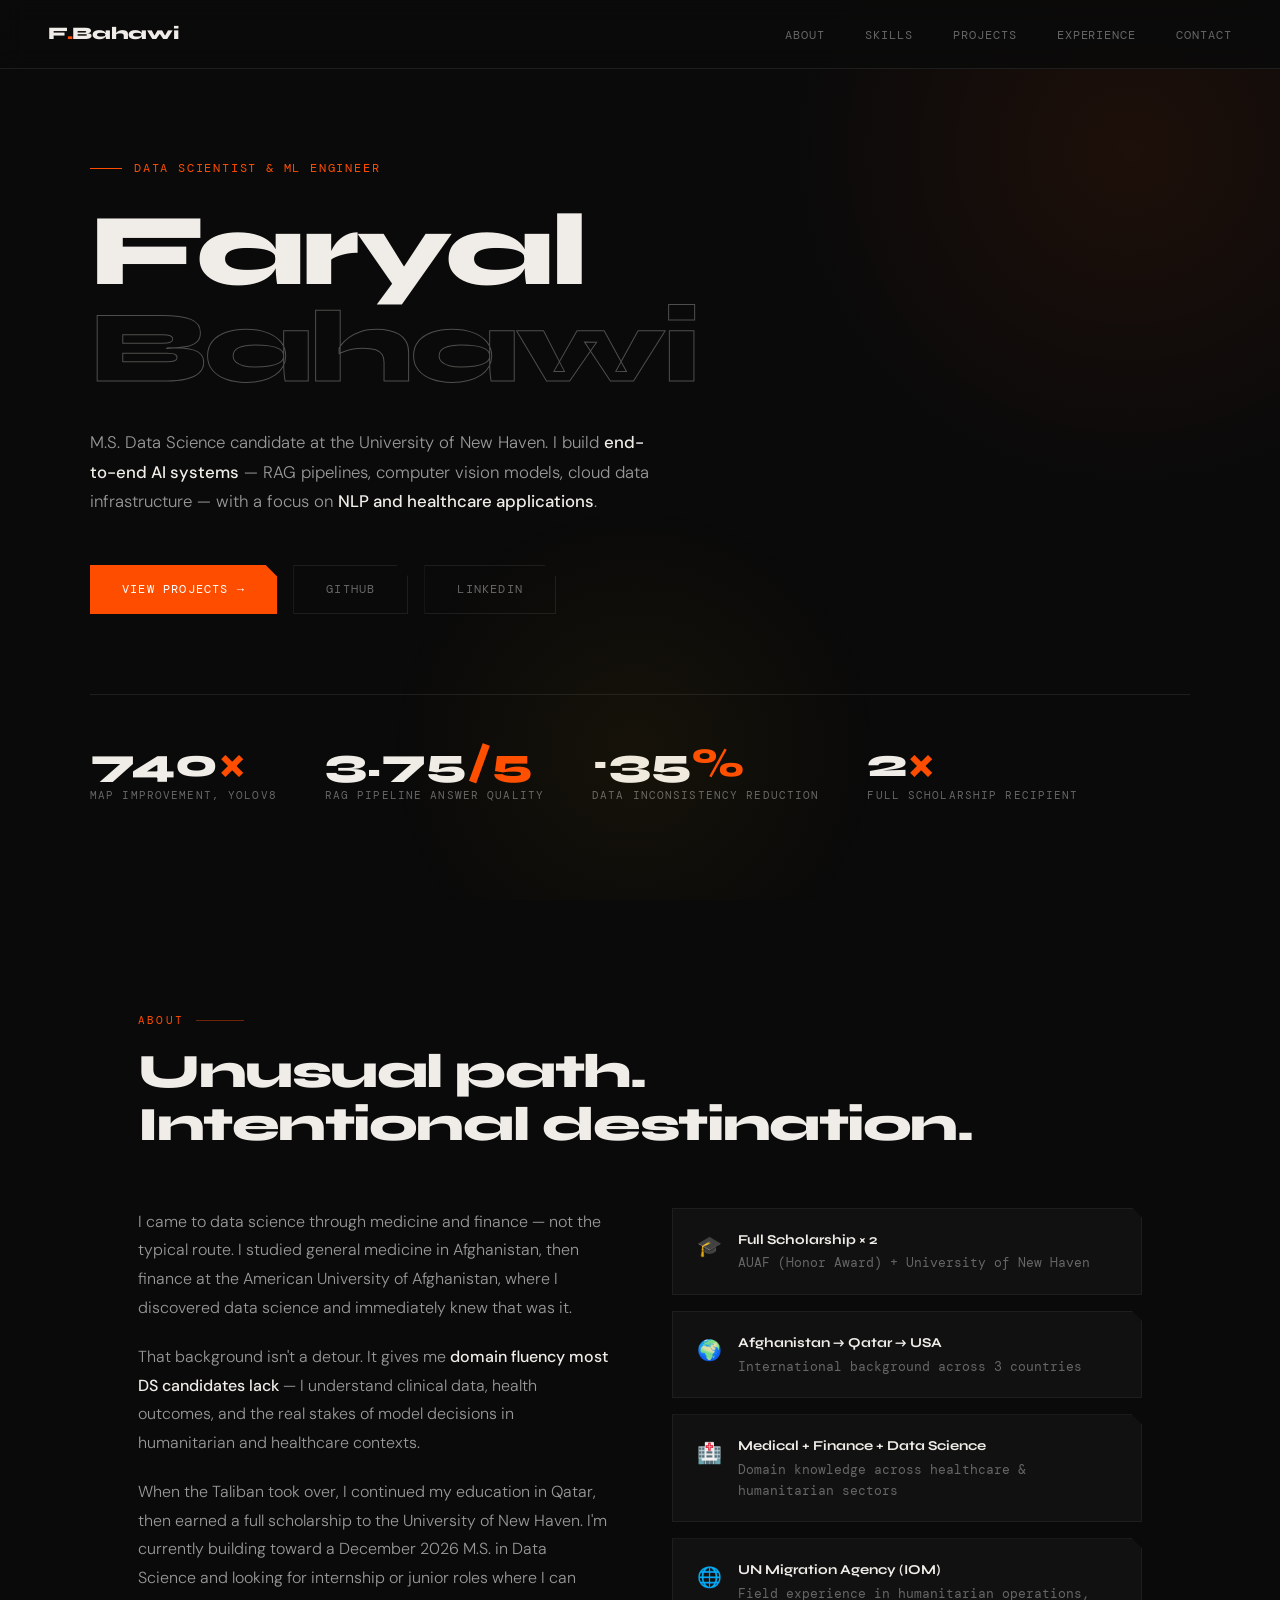
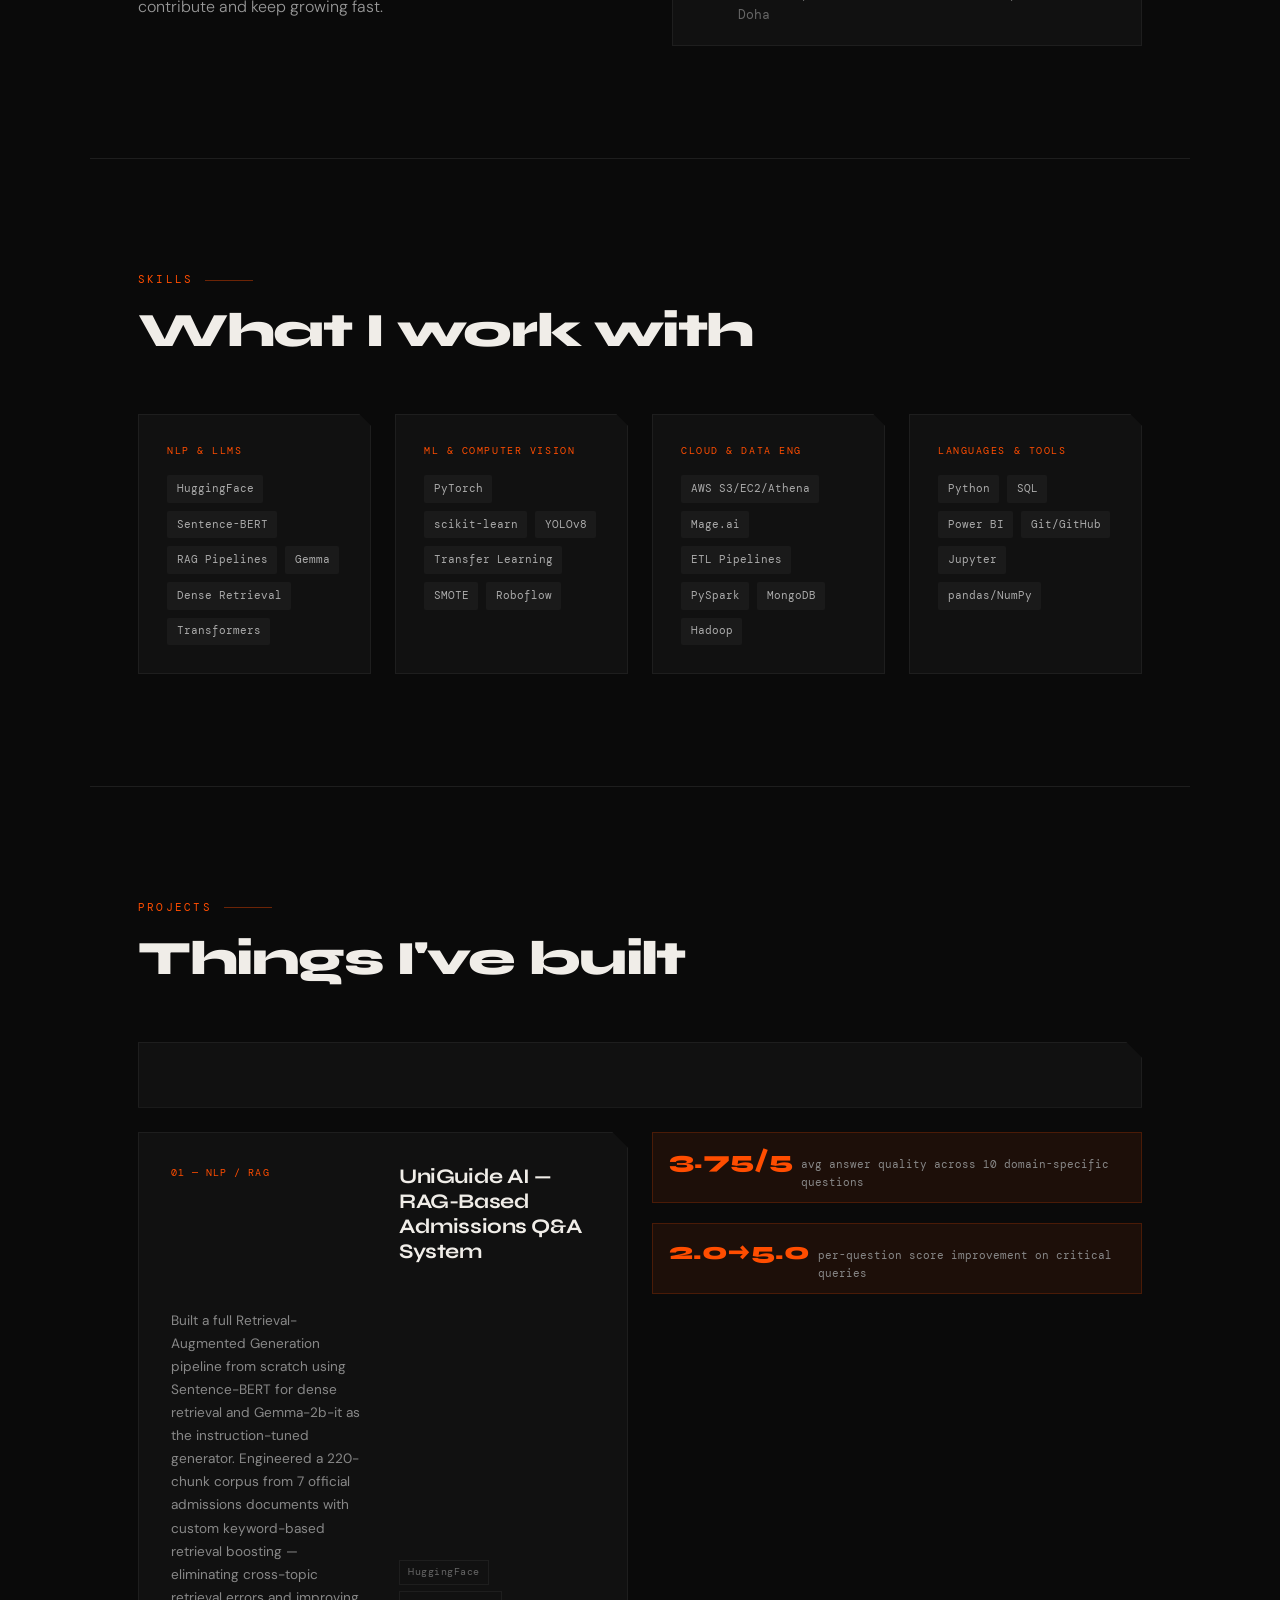
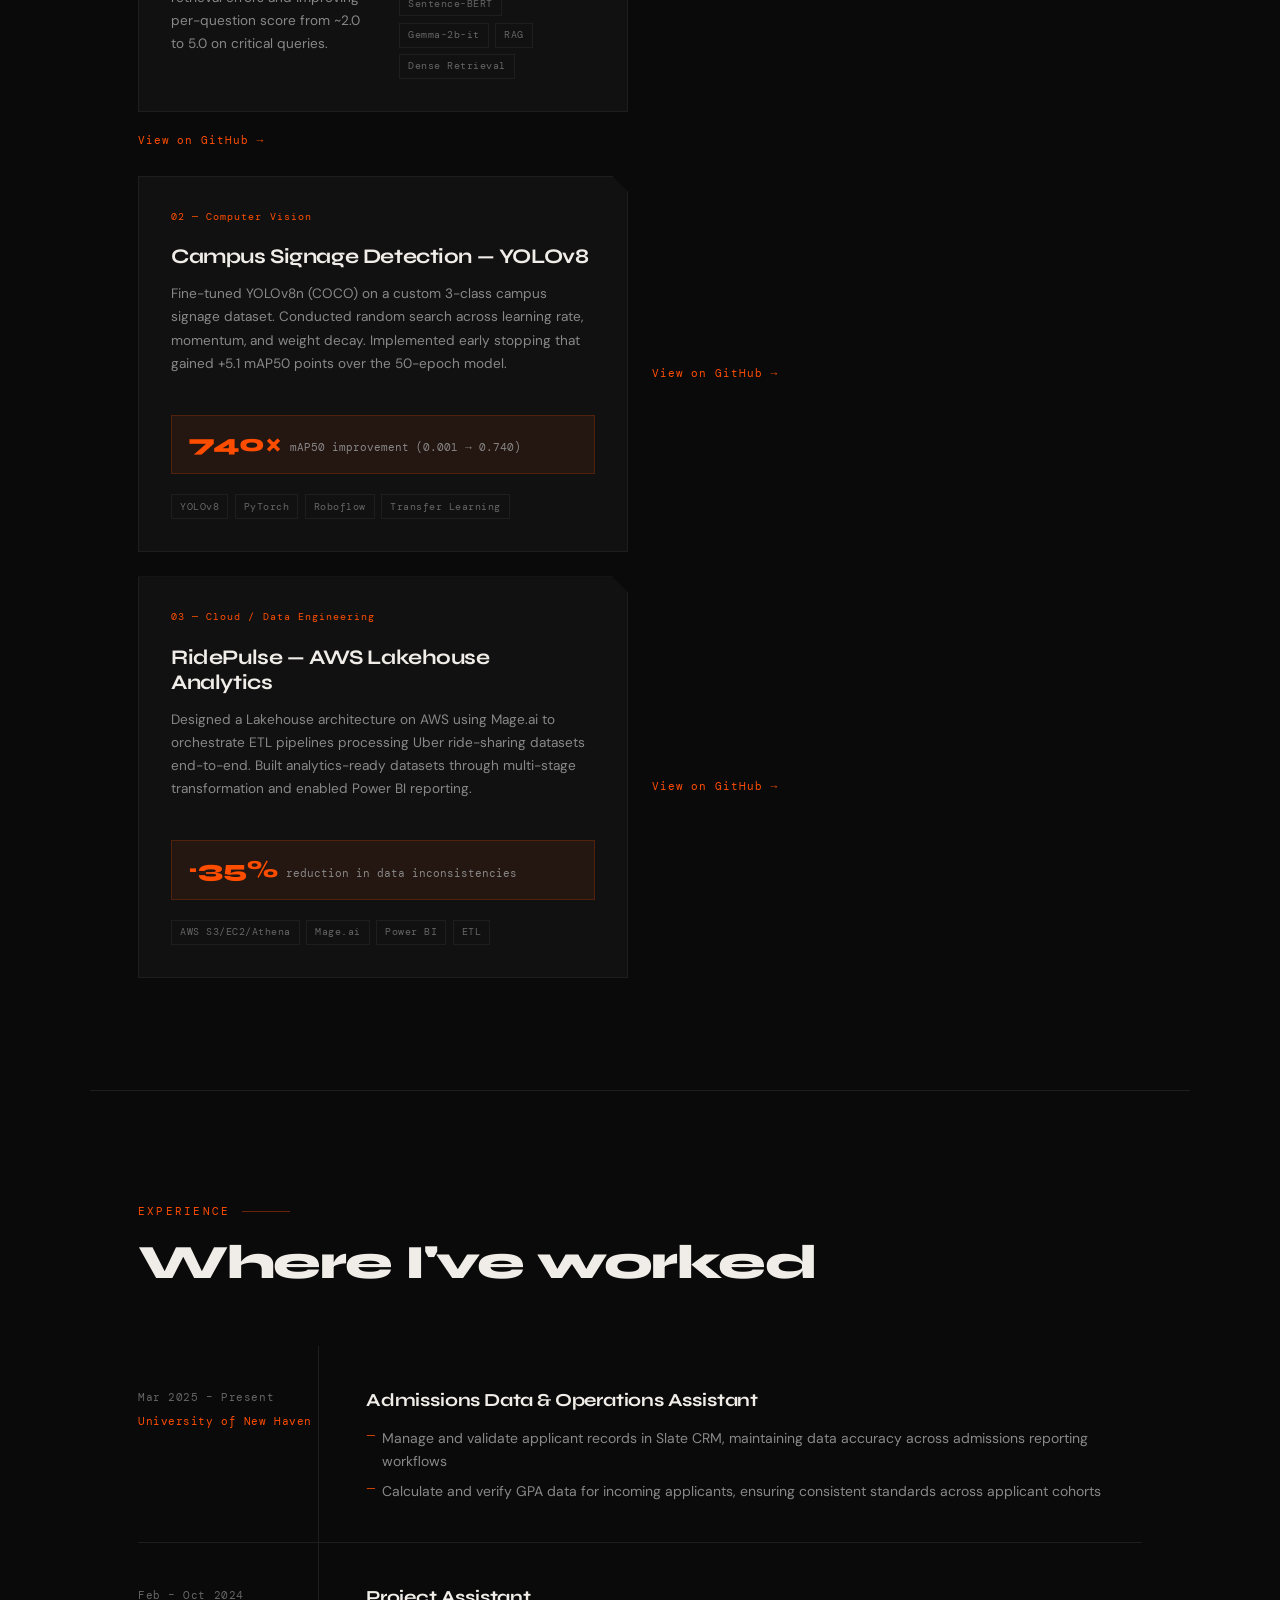
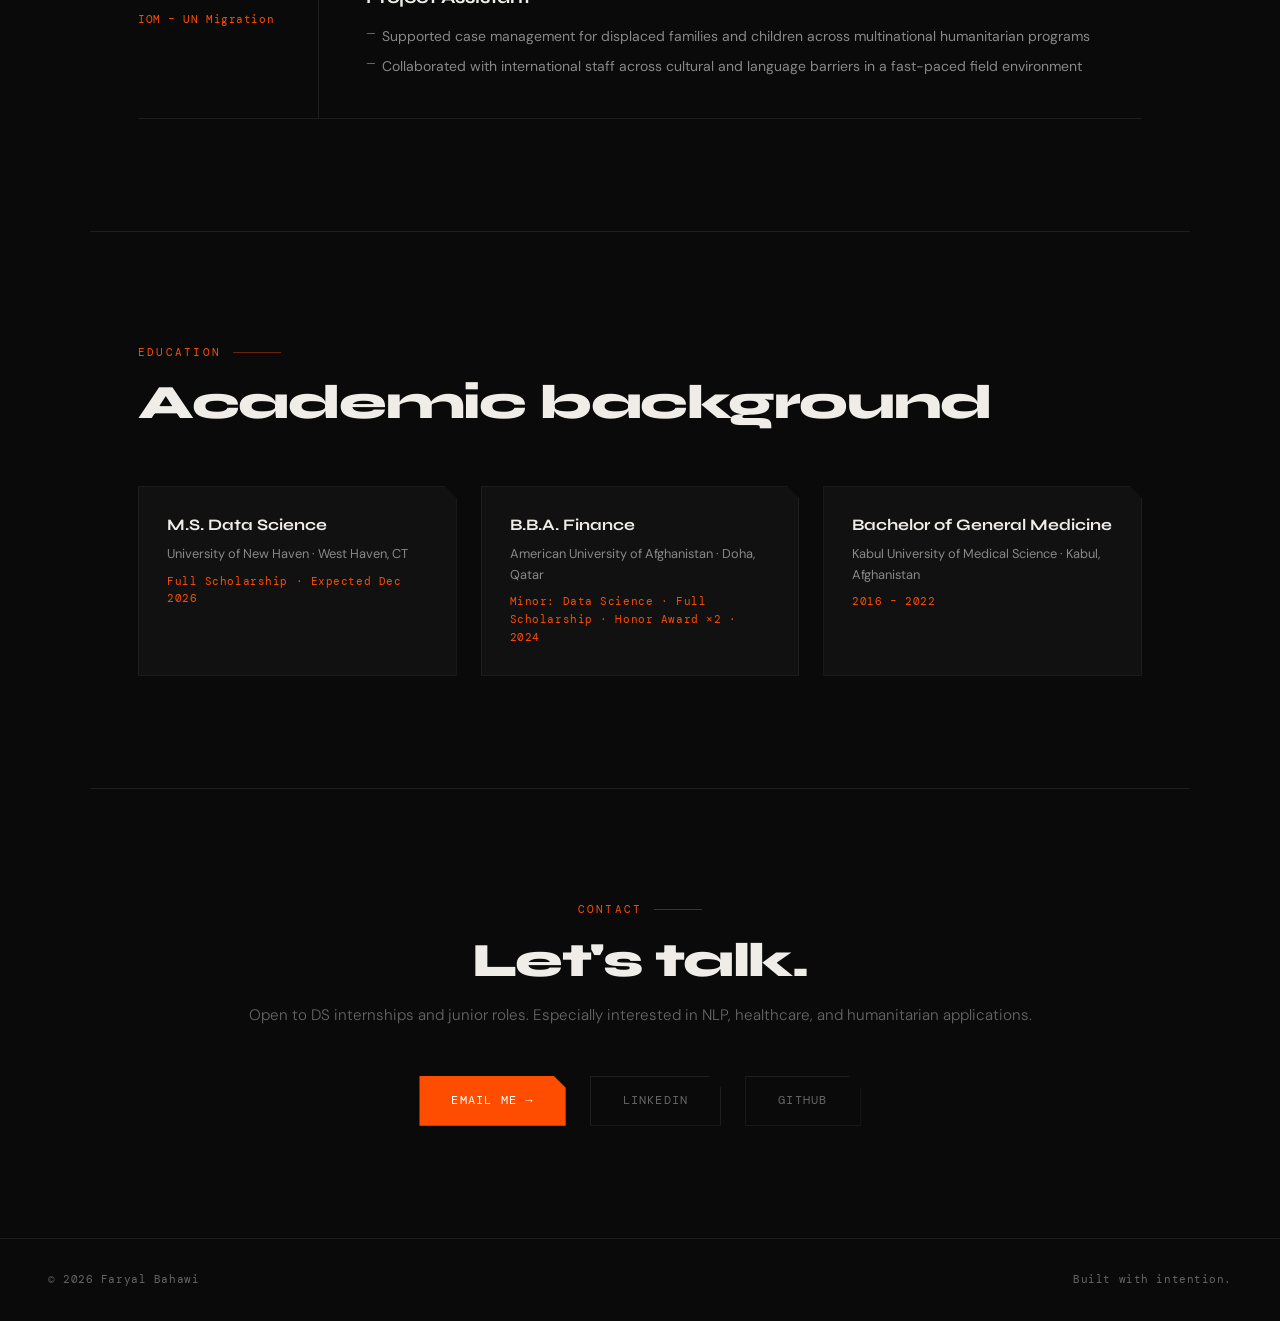
==== index.html @ 082b1106 "Add files via upload" ====
<!DOCTYPE html>
<html lang="en">
<head>
<meta charset="UTF-8">
<meta name="viewport" content="width=device-width, initial-scale=1.0">
<title>Faryal Bahawi | Data Scientist</title>
<link rel="preconnect" href="https://fonts.googleapis.com">
<link href="https://fonts.googleapis.com/css2?family=Syne:wght@400;600;700;800&family=DM+Mono:wght@300;400;500&family=DM+Sans:wght@300;400;500&display=swap" rel="stylesheet">
<style>
  :root {
    --bg: #0a0a0a;
    --surface: #111111;
    --border: #1e1e1e;
    --accent: #ff4d00;
    --accent2: #ffb800;
    --text: #f0ede8;
    --muted: #666;
    --mono: 'DM Mono', monospace;
    --sans: 'DM Sans', sans-serif;
    --display: 'Syne', sans-serif;
  }

  *, *::before, *::after { box-sizing: border-box; margin: 0; padding: 0; }

  html { scroll-behavior: smooth; }

  body {
    background: var(--bg);
    color: var(--text);
    font-family: var(--sans);
    font-size: 16px;
    line-height: 1.6;
    overflow-x: hidden;
  }

  /* NAV */
  nav {
    position: fixed;
    top: 0; left: 0; right: 0;
    z-index: 100;
    display: flex;
    justify-content: space-between;
    align-items: center;
    padding: 1.25rem 3rem;
    background: rgba(10,10,10,0.9);
    backdrop-filter: blur(12px);
    border-bottom: 1px solid var(--border);
  }

  .nav-logo {
    font-family: var(--display);
    font-weight: 800;
    font-size: 1.1rem;
    letter-spacing: -0.02em;
    color: var(--text);
    text-decoration: none;
  }

  .nav-logo span { color: var(--accent); }

  .nav-links {
    display: flex;
    gap: 2.5rem;
    list-style: none;
  }

  .nav-links a {
    font-family: var(--mono);
    font-size: 0.75rem;
    color: var(--muted);
    text-decoration: none;
    letter-spacing: 0.08em;
    text-transform: uppercase;
    transition: color 0.2s;
  }

  .nav-links a:hover { color: var(--text); }

  /* HERO */
  .hero {
    min-height: 100vh;
    display: flex;
    align-items: center;
    padding: 8rem 3rem 4rem;
    position: relative;
    overflow: hidden;
  }

  .hero::before {
    content: '';
    position: absolute;
    top: -200px; right: -200px;
    width: 700px; height: 700px;
    background: radial-gradient(circle, rgba(255,77,0,0.08) 0%, transparent 70%);
    pointer-events: none;
  }

  .hero::after {
    content: '';
    position: absolute;
    bottom: -100px; left: 30%;
    width: 500px; height: 500px;
    background: radial-gradient(circle, rgba(255,184,0,0.05) 0%, transparent 70%);
    pointer-events: none;
  }

  .hero-inner {
    max-width: 1100px;
    margin: 0 auto;
    width: 100%;
  }

  .hero-tag {
    font-family: var(--mono);
    font-size: 0.75rem;
    color: var(--accent);
    letter-spacing: 0.15em;
    text-transform: uppercase;
    margin-bottom: 1.5rem;
    display: flex;
    align-items: center;
    gap: 0.75rem;
  }

  .hero-tag::before {
    content: '';
    display: inline-block;
    width: 2rem;
    height: 1px;
    background: var(--accent);
  }

  h1 {
    font-family: var(--display);
    font-size: clamp(3.5rem, 8vw, 7rem);
    font-weight: 800;
    line-height: 0.95;
    letter-spacing: -0.03em;
    margin-bottom: 2rem;
  }

  h1 .line2 {
    color: transparent;
    -webkit-text-stroke: 1px rgba(240,237,232,0.3);
  }

  h1 .accent { color: var(--accent); }

  .hero-desc {
    max-width: 560px;
    font-size: 1.05rem;
    color: #999;
    line-height: 1.75;
    margin-bottom: 3rem;
    font-weight: 300;
  }

  .hero-desc strong { color: var(--text); font-weight: 500; }

  .hero-cta {
    display: flex;
    gap: 1rem;
    flex-wrap: wrap;
  }

  .btn {
    font-family: var(--mono);
    font-size: 0.75rem;
    letter-spacing: 0.1em;
    text-transform: uppercase;
    padding: 0.9rem 2rem;
    text-decoration: none;
    transition: all 0.2s;
    display: inline-flex;
    align-items: center;
    gap: 0.5rem;
  }

  .btn-primary {
    background: var(--accent);
    color: #fff;
    clip-path: polygon(0 0, calc(100% - 12px) 0, 100% 12px, 100% 100%, 0 100%);
  }

  .btn-primary:hover { background: #ff6a2a; transform: translateY(-2px); }

  .btn-ghost {
    border: 1px solid var(--border);
    color: var(--muted);
    clip-path: polygon(0 0, calc(100% - 12px) 0, 100% 12px, 100% 100%, 0 100%);
  }

  .btn-ghost:hover { border-color: var(--muted); color: var(--text); transform: translateY(-2px); }

  .hero-stats {
    display: flex;
    gap: 3rem;
    margin-top: 5rem;
    padding-top: 3rem;
    border-top: 1px solid var(--border);
  }

  .stat-num {
    font-family: var(--display);
    font-size: 2.5rem;
    font-weight: 800;
    color: var(--text);
    line-height: 1;
  }

  .stat-num span { color: var(--accent); }

  .stat-label {
    font-family: var(--mono);
    font-size: 0.7rem;
    color: var(--muted);
    text-transform: uppercase;
    letter-spacing: 0.1em;
    margin-top: 0.25rem;
  }

  /* SECTIONS */
  section {
    padding: 7rem 3rem;
    max-width: 1100px;
    margin: 0 auto;
  }

  .section-label {
    font-family: var(--mono);
    font-size: 0.7rem;
    color: var(--accent);
    letter-spacing: 0.2em;
    text-transform: uppercase;
    margin-bottom: 1rem;
    display: flex;
    align-items: center;
    gap: 0.75rem;
  }

  .section-label::after {
    content: '';
    flex: 1;
    max-width: 3rem;
    height: 1px;
    background: var(--accent);
    opacity: 0.4;
  }

  h2 {
    font-family: var(--display);
    font-size: clamp(2rem, 4vw, 3rem);
    font-weight: 800;
    letter-spacing: -0.03em;
    line-height: 1.1;
    margin-bottom: 3.5rem;
  }

  /* ABOUT */
  .about-grid {
    display: grid;
    grid-template-columns: 1fr 1fr;
    gap: 4rem;
    align-items: start;
  }

  .about-text p {
    color: #999;
    font-weight: 300;
    line-height: 1.8;
    margin-bottom: 1.25rem;
    font-size: 1.0rem;
  }

  .about-text p strong { color: var(--text); font-weight: 500; }

  .about-right {
    display: flex;
    flex-direction: column;
    gap: 1rem;
  }

  .fact-card {
    background: var(--surface);
    border: 1px solid var(--border);
    padding: 1.25rem 1.5rem;
    display: flex;
    align-items: flex-start;
    gap: 1rem;
    clip-path: polygon(0 0, calc(100% - 10px) 0, 100% 10px, 100% 100%, 0 100%);
    transition: border-color 0.2s;
  }

  .fact-card:hover { border-color: var(--accent); }

  .fact-icon {
    font-size: 1.25rem;
    flex-shrink: 0;
    margin-top: 0.1rem;
  }

  .fact-title {
    font-family: var(--display);
    font-size: 0.85rem;
    font-weight: 700;
    margin-bottom: 0.2rem;
  }

  .fact-desc {
    font-size: 0.8rem;
    color: var(--muted);
    font-family: var(--mono);
  }

  /* SKILLS */
  .skills-section {
    border-top: 1px solid var(--border);
  }

  .skills-grid {
    display: grid;
    grid-template-columns: repeat(4, 1fr);
    gap: 1.5rem;
  }

  .skill-group {
    background: var(--surface);
    border: 1px solid var(--border);
    padding: 1.75rem;
    clip-path: polygon(0 0, calc(100% - 12px) 0, 100% 12px, 100% 100%, 0 100%);
    transition: border-color 0.2s, transform 0.2s;
  }

  .skill-group:hover { border-color: var(--accent); transform: translateY(-3px); }

  .skill-group-title {
    font-family: var(--mono);
    font-size: 0.65rem;
    letter-spacing: 0.15em;
    text-transform: uppercase;
    color: var(--accent);
    margin-bottom: 1rem;
  }

  .skill-tags {
    display: flex;
    flex-wrap: wrap;
    gap: 0.5rem;
  }

  .skill-tag {
    font-family: var(--mono);
    font-size: 0.7rem;
    color: #aaa;
    background: rgba(255,255,255,0.04);
    padding: 0.3rem 0.6rem;
    border-radius: 2px;
  }

  /* PROJECTS */
  .projects-section { border-top: 1px solid var(--border); }

  .projects-grid {
    display: grid;
    grid-template-columns: 1fr 1fr;
    gap: 1.5rem;
  }

  .project-card {
    background: var(--surface);
    border: 1px solid var(--border);
    padding: 2rem;
    clip-path: polygon(0 0, calc(100% - 16px) 0, 100% 16px, 100% 100%, 0 100%);
    transition: border-color 0.2s, transform 0.2s;
    display: flex;
    flex-direction: column;
    text-decoration: none;
    color: inherit;
  }

  .project-card:hover { border-color: var(--accent); transform: translateY(-4px); }

  .project-card.featured { grid-column: 1 / -1; display: grid; grid-template-columns: 1fr 1fr; gap: 2rem; }

  .project-number {
    font-family: var(--mono);
    font-size: 0.65rem;
    color: var(--accent);
    letter-spacing: 0.1em;
    margin-bottom: 1.25rem;
  }

  .project-title {
    font-family: var(--display);
    font-size: 1.3rem;
    font-weight: 700;
    letter-spacing: -0.02em;
    margin-bottom: 0.75rem;
    line-height: 1.2;
  }

  .project-desc {
    font-size: 0.85rem;
    color: #888;
    line-height: 1.7;
    flex: 1;
    margin-bottom: 1.5rem;
  }

  .project-metric {
    background: rgba(255,77,0,0.08);
    border: 1px solid rgba(255,77,0,0.2);
    padding: 0.6rem 1rem;
    margin-bottom: 1.25rem;
    display: flex;
    align-items: baseline;
    gap: 0.5rem;
  }

  .metric-num {
    font-family: var(--display);
    font-size: 1.5rem;
    font-weight: 800;
    color: var(--accent);
  }

  .metric-label {
    font-family: var(--mono);
    font-size: 0.7rem;
    color: #888;
  }

  .project-tags {
    display: flex;
    flex-wrap: wrap;
    gap: 0.4rem;
    margin-top: auto;
  }

  .project-tag {
    font-family: var(--mono);
    font-size: 0.65rem;
    color: var(--muted);
    border: 1px solid var(--border);
    padding: 0.2rem 0.5rem;
    letter-spacing: 0.05em;
  }

  .project-link {
    font-family: var(--mono);
    font-size: 0.7rem;
    color: var(--accent);
    text-decoration: none;
    letter-spacing: 0.08em;
    margin-top: 1.25rem;
    display: inline-flex;
    align-items: center;
    gap: 0.4rem;
  }

  .project-link:hover { text-decoration: underline; }

  /* EXPERIENCE */
  .experience-section { border-top: 1px solid var(--border); }

  .exp-list { display: flex; flex-direction: column; gap: 0; }

  .exp-item {
    display: grid;
    grid-template-columns: 180px 1fr;
    gap: 3rem;
    padding: 2.5rem 0;
    border-bottom: 1px solid var(--border);
    position: relative;
  }

  .exp-item::before {
    content: '';
    position: absolute;
    left: 180px;
    top: 0; bottom: 0;
    width: 1px;
    background: var(--border);
  }

  .exp-date {
    font-family: var(--mono);
    font-size: 0.7rem;
    color: var(--muted);
    padding-top: 0.2rem;
    letter-spacing: 0.05em;
  }

  .exp-org {
    font-family: var(--mono);
    font-size: 0.7rem;
    color: var(--accent);
    margin-top: 0.4rem;
    letter-spacing: 0.05em;
  }

  .exp-role {
    font-family: var(--display);
    font-size: 1.15rem;
    font-weight: 700;
    margin-bottom: 0.75rem;
    letter-spacing: -0.01em;
  }

  .exp-bullets {
    list-style: none;
    display: flex;
    flex-direction: column;
    gap: 0.5rem;
  }

  .exp-bullets li {
    font-size: 0.875rem;
    color: #888;
    padding-left: 1rem;
    position: relative;
    line-height: 1.6;
  }

  .exp-bullets li::before {
    content: '—';
    position: absolute;
    left: 0;
    color: var(--accent);
    font-size: 0.7rem;
  }

  /* EDUCATION */
  .edu-grid {
    display: grid;
    grid-template-columns: repeat(3, 1fr);
    gap: 1.5rem;
  }

  .edu-card {
    background: var(--surface);
    border: 1px solid var(--border);
    padding: 1.75rem;
    clip-path: polygon(0 0, calc(100% - 12px) 0, 100% 12px, 100% 100%, 0 100%);
  }

  .edu-degree {
    font-family: var(--display);
    font-size: 1rem;
    font-weight: 700;
    margin-bottom: 0.5rem;
    line-height: 1.3;
  }

  .edu-school {
    font-size: 0.8rem;
    color: #888;
    margin-bottom: 0.5rem;
  }

  .edu-detail {
    font-family: var(--mono);
    font-size: 0.7rem;
    color: var(--accent);
    letter-spacing: 0.05em;
  }

  /* CONTACT */
  .contact-section {
    border-top: 1px solid var(--border);
    text-align: center;
  }

  .contact-section h2 { margin-bottom: 1rem; }

  .contact-sub {
    color: var(--muted);
    font-size: 0.95rem;
    margin-bottom: 3rem;
    font-weight: 300;
  }

  .contact-links {
    display: flex;
    justify-content: center;
    gap: 1.5rem;
    flex-wrap: wrap;
  }

  /* FOOTER */
  footer {
    border-top: 1px solid var(--border);
    padding: 2rem 3rem;
    display: flex;
    justify-content: space-between;
    align-items: center;
  }

  footer p {
    font-family: var(--mono);
    font-size: 0.7rem;
    color: var(--muted);
    letter-spacing: 0.05em;
  }

  /* ANIMATIONS */
  @keyframes fadeUp {
    from { opacity: 0; transform: translateY(24px); }
    to { opacity: 1; transform: translateY(0); }
  }

  .hero-tag { animation: fadeUp 0.6s ease both; }
  h1 { animation: fadeUp 0.6s 0.1s ease both; }
  .hero-desc { animation: fadeUp 0.6s 0.2s ease both; }
  .hero-cta { animation: fadeUp 0.6s 0.3s ease both; }
  .hero-stats { animation: fadeUp 0.6s 0.4s ease both; }

  /* RESPONSIVE */
  @media (max-width: 768px) {
    nav { padding: 1rem 1.5rem; }
    .nav-links { display: none; }
    .hero { padding: 7rem 1.5rem 3rem; }
    section { padding: 4rem 1.5rem; }
    .about-grid { grid-template-columns: 1fr; gap: 2.5rem; }
    .skills-grid { grid-template-columns: 1fr 1fr; }
    .projects-grid { grid-template-columns: 1fr; }
    .project-card.featured { grid-column: auto; grid-template-columns: 1fr; }
    .exp-item { grid-template-columns: 1fr; gap: 0.5rem; }
    .exp-item::before { display: none; }
    .edu-grid { grid-template-columns: 1fr; }
    .hero-stats { gap: 2rem; flex-wrap: wrap; }
    footer { flex-direction: column; gap: 0.5rem; text-align: center; }
  }
</style>
</head>
<body>

<nav>
  <a href="#home" class="nav-logo">F<span>.</span>Bahawi</a>
  <ul class="nav-links">
    <li><a href="#about">About</a></li>
    <li><a href="#skills">Skills</a></li>
    <li><a href="#projects">Projects</a></li>
    <li><a href="#experience">Experience</a></li>
    <li><a href="#contact">Contact</a></li>
  </ul>
</nav>

<!-- HERO -->
<div id="home" class="hero">
  <div class="hero-inner">
    <div class="hero-tag">Data Scientist & ML Engineer</div>
    <h1>
      Faryal<br>
      <span class="line2">Bahawi</span>
    </h1>
    <p class="hero-desc">
      M.S. Data Science candidate at the University of New Haven. I build <strong>end-to-end AI systems</strong> — RAG pipelines, computer vision models, cloud data infrastructure — with a focus on <strong>NLP and healthcare applications</strong>.
    </p>
    <div class="hero-cta">
      <a href="#projects" class="btn btn-primary">View Projects →</a>
      <a href="https://github.com/Faryal-Bahawi" target="_blank" class="btn btn-ghost">GitHub</a>
      <a href="https://www.linkedin.com/in/faryal-bahawi-28027b205/" target="_blank" class="btn btn-ghost">LinkedIn</a>
    </div>
    <div class="hero-stats">
      <div>
        <div class="stat-num">740<span>×</span></div>
        <div class="stat-label">mAP improvement, YOLOv8</div>
      </div>
      <div>
        <div class="stat-num">3.75<span>/5</span></div>
        <div class="stat-label">RAG pipeline answer quality</div>
      </div>
      <div>
        <div class="stat-num">~35<span>%</span></div>
        <div class="stat-label">Data inconsistency reduction</div>
      </div>
      <div>
        <div class="stat-num">2<span>×</span></div>
        <div class="stat-label">Full scholarship recipient</div>
      </div>
    </div>
  </div>
</div>

<!-- ABOUT -->
<section id="about">
  <div class="section-label">About</div>
  <h2>Unusual path.<br>Intentional destination.</h2>
  <div class="about-grid">
    <div class="about-text">
      <p>I came to data science through medicine and finance — not the typical route. I studied general medicine in Afghanistan, then finance at the American University of Afghanistan, where I discovered data science and immediately knew that was it.</p>
      <p>That background isn't a detour. It gives me <strong>domain fluency most DS candidates lack</strong> — I understand clinical data, health outcomes, and the real stakes of model decisions in humanitarian and healthcare contexts.</p>
      <p>When the Taliban took over, I continued my education in Qatar, then earned a full scholarship to the University of New Haven. I'm currently building toward a December 2026 M.S. in Data Science and looking for internship or junior roles where I can contribute and keep growing fast.</p>
    </div>
    <div class="about-right">
      <div class="fact-card">
        <div class="fact-icon">🎓</div>
        <div>
          <div class="fact-title">Full Scholarship × 2</div>
          <div class="fact-desc">AUAF (Honor Award) + University of New Haven</div>
        </div>
      </div>
      <div class="fact-card">
        <div class="fact-icon">🌍</div>
        <div>
          <div class="fact-title">Afghanistan → Qatar → USA</div>
          <div class="fact-desc">International background across 3 countries</div>
        </div>
      </div>
      <div class="fact-card">
        <div class="fact-icon">🏥</div>
        <div>
          <div class="fact-title">Medical + Finance + Data Science</div>
          <div class="fact-desc">Domain knowledge across healthcare & humanitarian sectors</div>
        </div>
      </div>
      <div class="fact-card">
        <div class="fact-icon">🌐</div>
        <div>
          <div class="fact-title">UN Migration Agency (IOM)</div>
          <div class="fact-desc">Field experience in humanitarian operations, Doha</div>
        </div>
      </div>
    </div>
  </div>
</section>

<!-- SKILLS -->
<section id="skills" class="skills-section">
  <div class="section-label">Skills</div>
  <h2>What I work with</h2>
  <div class="skills-grid">
    <div class="skill-group">
      <div class="skill-group-title">NLP & LLMs</div>
      <div class="skill-tags">
        <span class="skill-tag">HuggingFace</span>
        <span class="skill-tag">Sentence-BERT</span>
        <span class="skill-tag">RAG Pipelines</span>
        <span class="skill-tag">Gemma</span>
        <span class="skill-tag">Dense Retrieval</span>
        <span class="skill-tag">Transformers</span>
      </div>
    </div>
    <div class="skill-group">
      <div class="skill-group-title">ML & Computer Vision</div>
      <div class="skill-tags">
        <span class="skill-tag">PyTorch</span>
        <span class="skill-tag">scikit-learn</span>
        <span class="skill-tag">YOLOv8</span>
        <span class="skill-tag">Transfer Learning</span>
        <span class="skill-tag">SMOTE</span>
        <span class="skill-tag">Roboflow</span>
      </div>
    </div>
    <div class="skill-group">
      <div class="skill-group-title">Cloud & Data Eng</div>
      <div class="skill-tags">
        <span class="skill-tag">AWS S3/EC2/Athena</span>
        <span class="skill-tag">Mage.ai</span>
        <span class="skill-tag">ETL Pipelines</span>
        <span class="skill-tag">PySpark</span>
        <span class="skill-tag">MongoDB</span>
        <span class="skill-tag">Hadoop</span>
      </div>
    </div>
    <div class="skill-group">
      <div class="skill-group-title">Languages & Tools</div>
      <div class="skill-tags">
        <span class="skill-tag">Python</span>
        <span class="skill-tag">SQL</span>
        <span class="skill-tag">Power BI</span>
        <span class="skill-tag">Git/GitHub</span>
        <span class="skill-tag">Jupyter</span>
        <span class="skill-tag">pandas/NumPy</span>
      </div>
    </div>
  </div>
</section>

<!-- PROJECTS -->
<section id="projects" class="projects-section">
  <div class="section-label">Projects</div>
  <h2>Things I've built</h2>
  <div class="projects-grid">

    <a href="https://github.com/Faryal-Bahawi/uniguide-ai" target="_blank" class="project-card featured">
      <div>
        <div class="project-number">01 — NLP / RAG</div>
        <div class="project-title">UniGuide AI — RAG-Based Admissions Q&A System</div>
        <div class="project-desc">Built a full Retrieval-Augmented Generation pipeline from scratch using Sentence-BERT for dense retrieval and Gemma-2b-it as the instruction-tuned generator. Engineered a 220-chunk corpus from 7 official admissions documents with custom keyword-based retrieval boosting — eliminating cross-topic retrieval errors and improving per-question score from ~2.0 to 5.0 on critical queries.</div>
        <div class="project-tags">
          <span class="project-tag">HuggingFace</span>
          <span class="project-tag">Sentence-BERT</span>
          <span class="project-tag">Gemma-2b-it</span>
          <span class="project-tag">RAG</span>
          <span class="project-tag">Dense Retrieval</span>
        </div>
        <a href="https://github.com/Faryal-Bahawi/uniguide-ai" target="_blank" class="project-link">View on GitHub →</a>
      </div>
      <div>
        <div class="project-metric">
          <div class="metric-num">3.75/5</div>
          <div class="metric-label">avg answer quality across 10 domain-specific questions</div>
        </div>
        <div class="project-metric">
          <div class="metric-num">2.0→5.0</div>
          <div class="metric-label">per-question score improvement on critical queries</div>
        </div>
      </div>
    </a>

    <a href="https://github.com/Faryal-Bahawi/Campus-Sign-Detection-yolov8-DL" target="_blank" class="project-card">
      <div class="project-number">02 — Computer Vision</div>
      <div class="project-title">Campus Signage Detection — YOLOv8</div>
      <div class="project-desc">Fine-tuned YOLOv8n (COCO) on a custom 3-class campus signage dataset. Conducted random search across learning rate, momentum, and weight decay. Implemented early stopping that gained +5.1 mAP50 points over the 50-epoch model.</div>
      <div class="project-metric" style="margin-top:1rem;">
        <div class="metric-num">740×</div>
        <div class="metric-label">mAP50 improvement (0.001 → 0.740)</div>
      </div>
      <div class="project-tags">
        <span class="project-tag">YOLOv8</span>
        <span class="project-tag">PyTorch</span>
        <span class="project-tag">Roboflow</span>
        <span class="project-tag">Transfer Learning</span>
      </div>
      <a href="https://github.com/Faryal-Bahawi/Campus-Sign-Detection-yolov8-DL" target="_blank" class="project-link">View on GitHub →</a>
    </a>

    <a href="https://github.com/Faryal-Bahawi/AWS-Ride-Analytics-Platform" target="_blank" class="project-card">
      <div class="project-number">03 — Cloud / Data Engineering</div>
      <div class="project-title">RidePulse — AWS Lakehouse Analytics</div>
      <div class="project-desc">Designed a Lakehouse architecture on AWS using Mage.ai to orchestrate ETL pipelines processing Uber ride-sharing datasets end-to-end. Built analytics-ready datasets through multi-stage transformation and enabled Power BI reporting.</div>
      <div class="project-metric" style="margin-top:1rem;">
        <div class="metric-num">~35%</div>
        <div class="metric-label">reduction in data inconsistencies</div>
      </div>
      <div class="project-tags">
        <span class="project-tag">AWS S3/EC2/Athena</span>
        <span class="project-tag">Mage.ai</span>
        <span class="project-tag">Power BI</span>
        <span class="project-tag">ETL</span>
      </div>
      <a href="https://github.com/Faryal-Bahawi/AWS-Ride-Analytics-Platform" target="_blank" class="project-link">View on GitHub →</a>
    </a>

  </div>
</section>

<!-- EXPERIENCE -->
<section id="experience" class="experience-section">
  <div class="section-label">Experience</div>
  <h2>Where I've worked</h2>
  <div class="exp-list">
    <div class="exp-item">
      <div>
        <div class="exp-date">Mar 2025 – Present</div>
        <div class="exp-org">University of New Haven</div>
      </div>
      <div>
        <div class="exp-role">Admissions Data & Operations Assistant</div>
        <ul class="exp-bullets">
          <li>Manage and validate applicant records in Slate CRM, maintaining data accuracy across admissions reporting workflows</li>
          <li>Calculate and verify GPA data for incoming applicants, ensuring consistent standards across applicant cohorts</li>
        </ul>
      </div>
    </div>
    <div class="exp-item">
      <div>
        <div class="exp-date">Feb – Oct 2024</div>
        <div class="exp-org">IOM – UN Migration</div>
      </div>
      <div>
        <div class="exp-role">Project Assistant</div>
        <ul class="exp-bullets">
          <li>Supported case management for displaced families and children across multinational humanitarian programs</li>
          <li>Collaborated with international staff across cultural and language barriers in a fast-paced field environment</li>
        </ul>
      </div>
    </div>
  </div>
</section>

<!-- EDUCATION -->
<section id="education" style="border-top: 1px solid var(--border);">
  <div class="section-label">Education</div>
  <h2>Academic background</h2>
  <div class="edu-grid">
    <div class="edu-card">
      <div class="edu-degree">M.S. Data Science</div>
      <div class="edu-school">University of New Haven · West Haven, CT</div>
      <div class="edu-detail">Full Scholarship · Expected Dec 2026</div>
    </div>
    <div class="edu-card">
      <div class="edu-degree">B.B.A. Finance</div>
      <div class="edu-school">American University of Afghanistan · Doha, Qatar</div>
      <div class="edu-detail">Minor: Data Science · Full Scholarship · Honor Award ×2 · 2024</div>
    </div>
    <div class="edu-card">
      <div class="edu-degree">Bachelor of General Medicine</div>
      <div class="edu-school">Kabul University of Medical Science · Kabul, Afghanistan</div>
      <div class="edu-detail">2016 – 2022</div>
    </div>
  </div>
</section>

<!-- CONTACT -->
<section id="contact" class="contact-section">
  <div class="section-label" style="justify-content:center;">Contact</div>
  <h2>Let's talk.</h2>
  <p class="contact-sub">Open to DS internships and junior roles. Especially interested in NLP, healthcare, and humanitarian applications.</p>
  <div class="contact-links">
    <a href="mailto:faryalbahawi963@gmail.com" class="btn btn-primary">Email Me →</a>
    <a href="https://www.linkedin.com/in/faryal-bahawi-28027b205/" target="_blank" class="btn btn-ghost">LinkedIn</a>
    <a href="https://github.com/Faryal-Bahawi" target="_blank" class="btn btn-ghost">GitHub</a>
  </div>
</section>

<footer>
  <p>© 2026 Faryal Bahawi</p>
  <p>Built with intention.</p>
</footer>

</body>
</html>
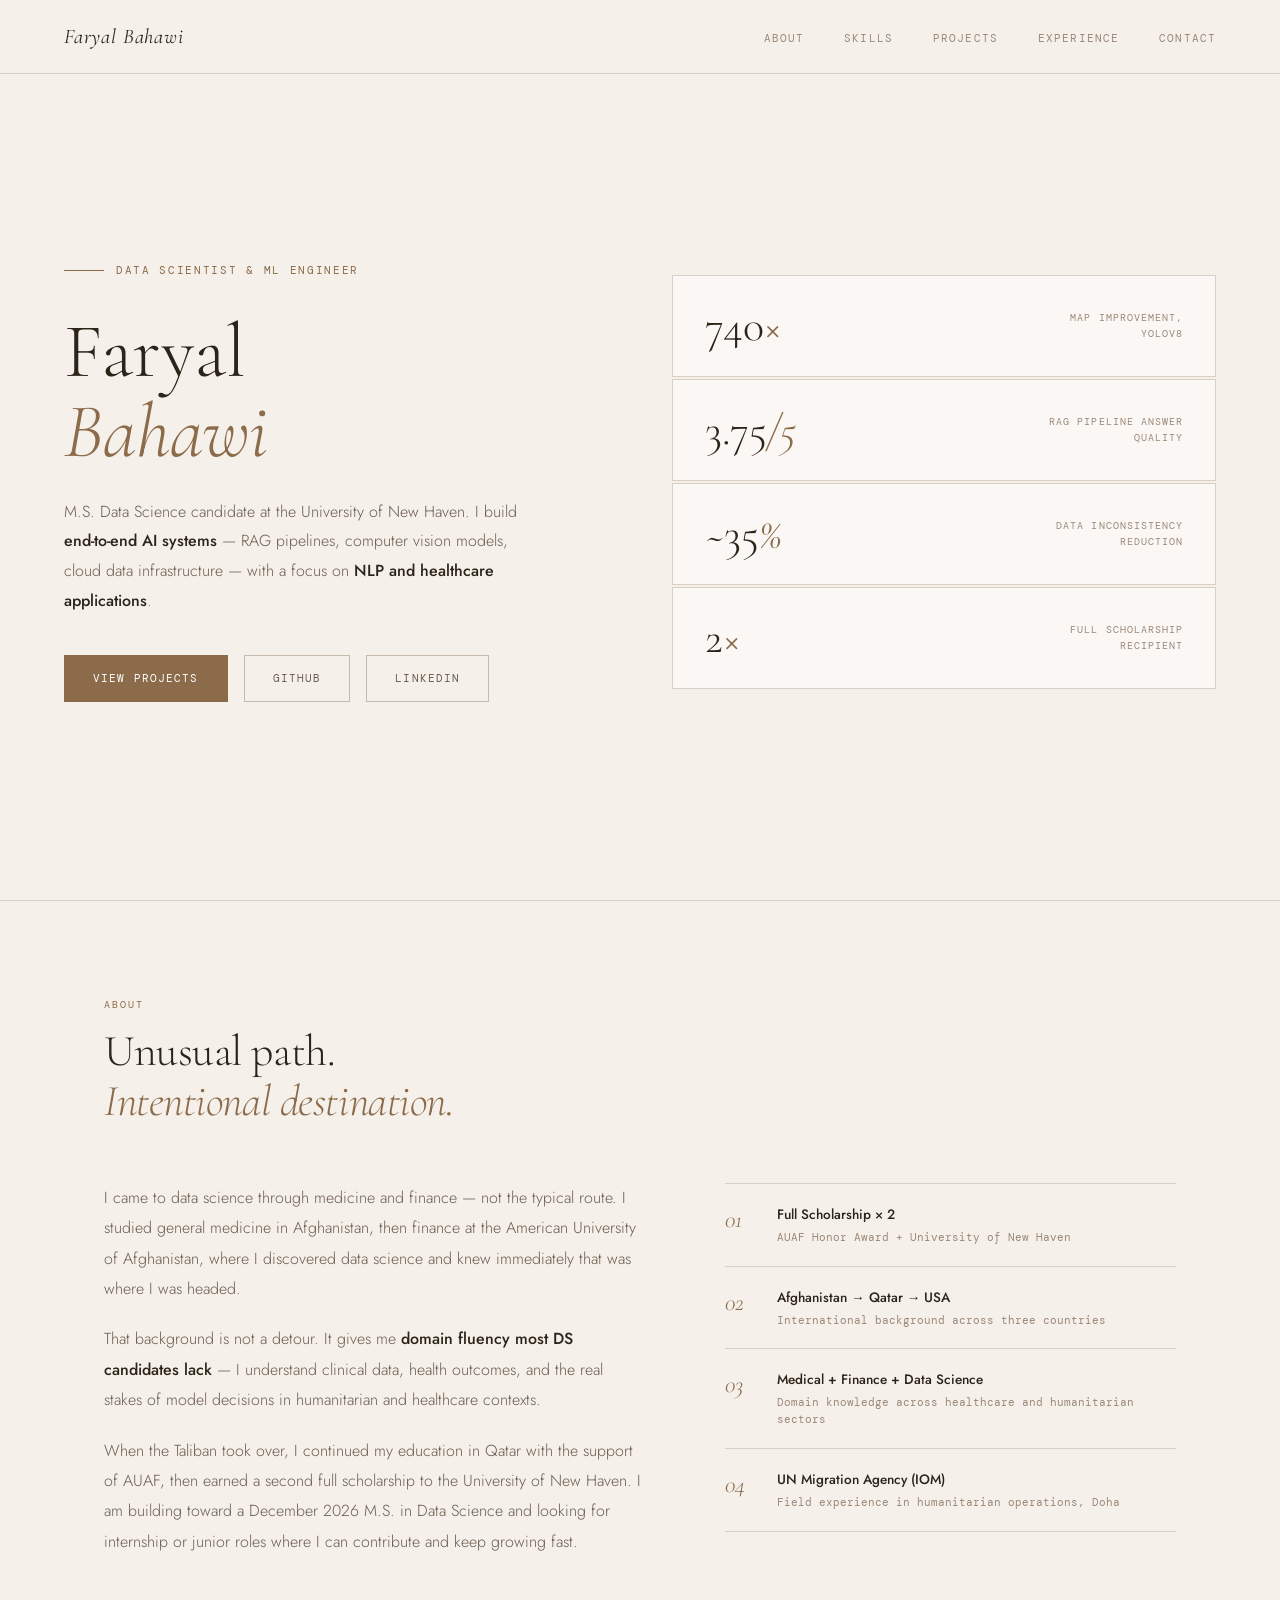
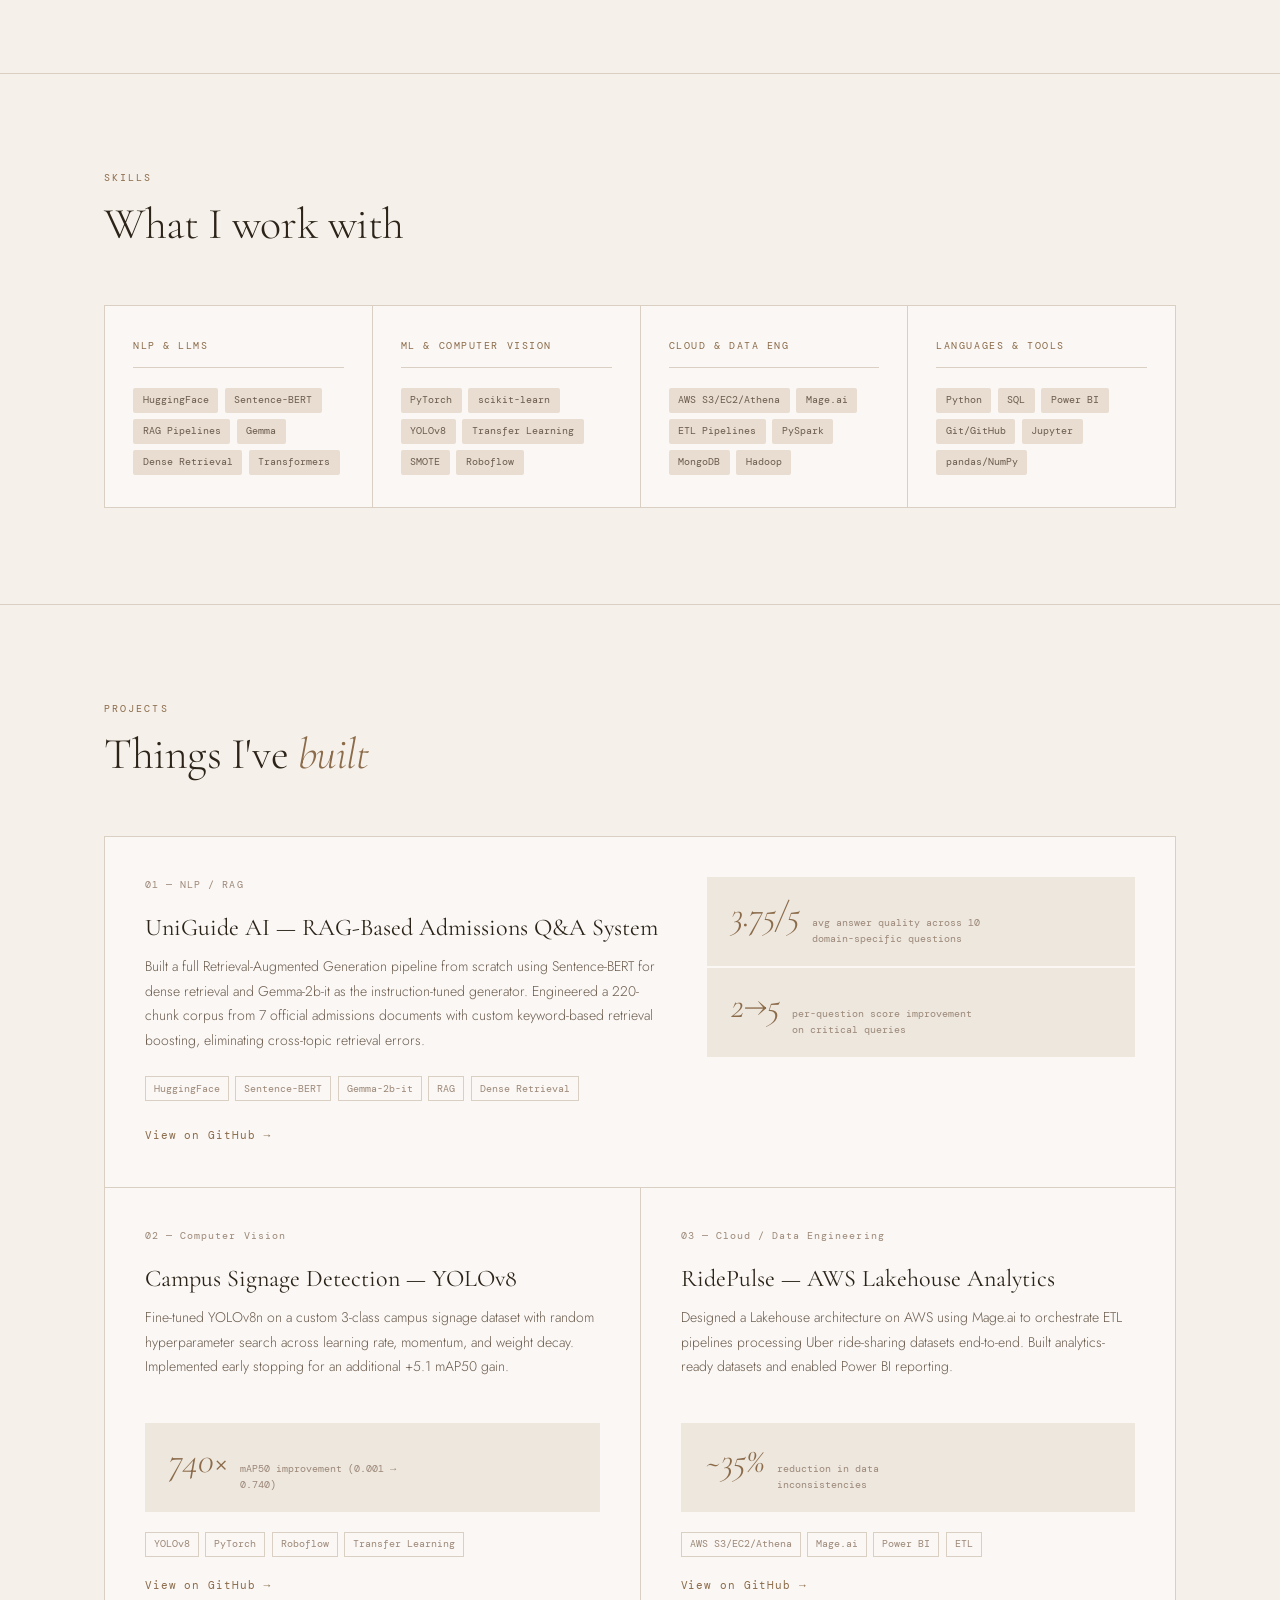
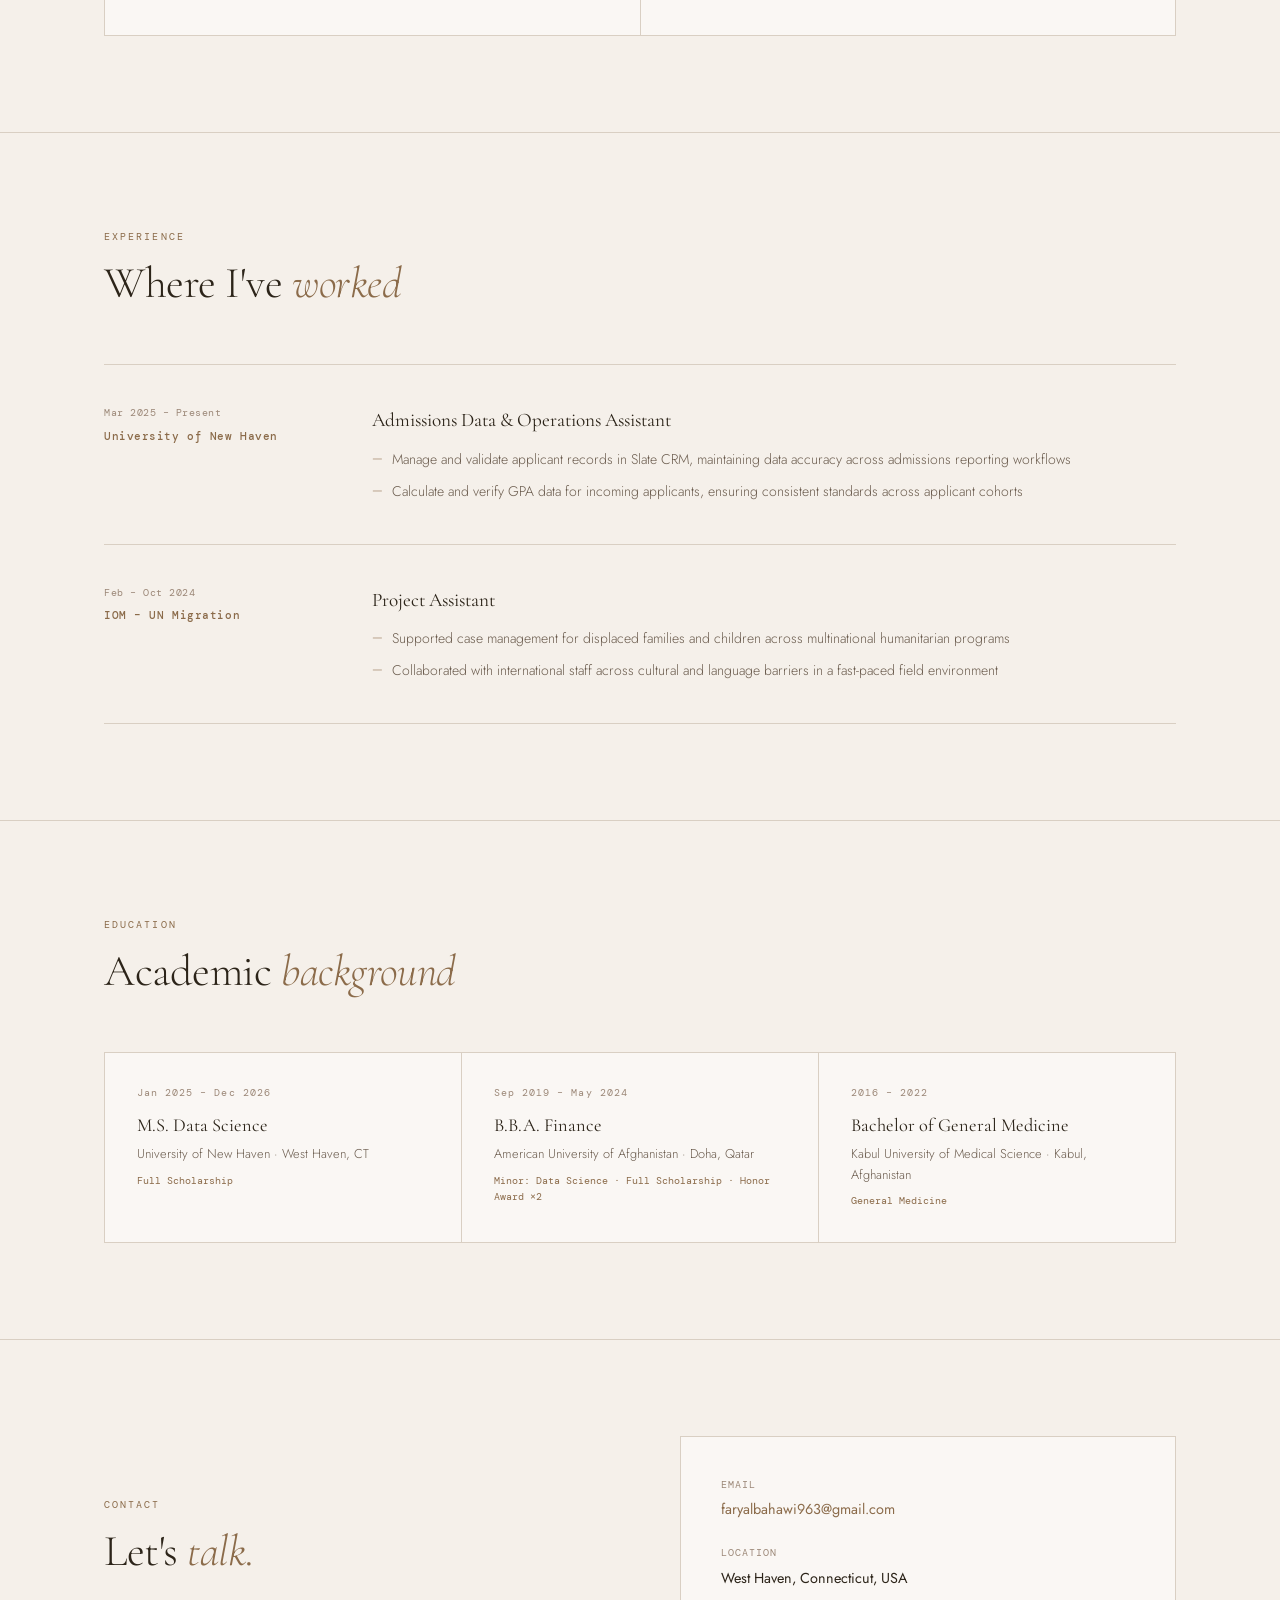
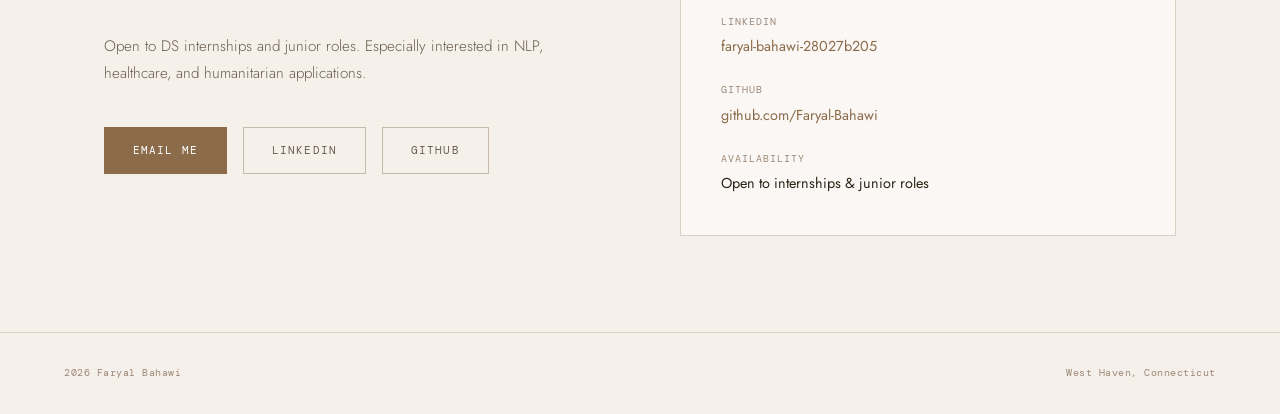
==== commit 196ae3d6: "Add files via upload" ====
--- a/index.html
+++ b/index.html
@@ -5,638 +5,152 @@
 <meta name="viewport" content="width=device-width, initial-scale=1.0">
 <title>Faryal Bahawi | Data Scientist</title>
 <link rel="preconnect" href="https://fonts.googleapis.com">
-<link href="https://fonts.googleapis.com/css2?family=Syne:wght@400;600;700;800&family=DM+Mono:wght@300;400;500&family=DM+Sans:wght@300;400;500&display=swap" rel="stylesheet">
+<link href="https://fonts.googleapis.com/css2?family=Cormorant+Garamond:ital,wght@0,300;0,400;0,500;1,300;1,400&family=Jost:wght@300;400;500;600&family=DM+Mono:wght@300;400&display=swap" rel="stylesheet">
 <style>
   :root {
-    --bg: #0a0a0a;
-    --surface: #111111;
-    --border: #1e1e1e;
-    --accent: #ff4d00;
-    --accent2: #ffb800;
-    --text: #f0ede8;
-    --muted: #666;
+    --bg: #f5f0ea;
+    --bg2: #ede7de;
+    --surface: #faf7f4;
+    --surface2: #f0ebe3;
+    --border: #d9cfc3;
+    --border2: #c8baaa;
+    --accent: #8b6b4a;
+    --accent2: #6b4f35;
+    --accent-light: #e8ddd0;
+    --text: #2c2419;
+    --text2: #6b5c4e;
+    --text3: #9c8878;
     --mono: 'DM Mono', monospace;
-    --sans: 'DM Sans', sans-serif;
-    --display: 'Syne', sans-serif;
+    --sans: 'Jost', sans-serif;
+    --serif: 'Cormorant Garamond', Georgia, serif;
   }
-
   *, *::before, *::after { box-sizing: border-box; margin: 0; padding: 0; }
-
   html { scroll-behavior: smooth; }
-
-  body {
-    background: var(--bg);
-    color: var(--text);
-    font-family: var(--sans);
-    font-size: 16px;
-    line-height: 1.6;
-    overflow-x: hidden;
-  }
-
-  /* NAV */
-  nav {
-    position: fixed;
-    top: 0; left: 0; right: 0;
-    z-index: 100;
-    display: flex;
-    justify-content: space-between;
-    align-items: center;
-    padding: 1.25rem 3rem;
-    background: rgba(10,10,10,0.9);
-    backdrop-filter: blur(12px);
-    border-bottom: 1px solid var(--border);
-  }
-
-  .nav-logo {
-    font-family: var(--display);
-    font-weight: 800;
-    font-size: 1.1rem;
-    letter-spacing: -0.02em;
-    color: var(--text);
-    text-decoration: none;
-  }
-
-  .nav-logo span { color: var(--accent); }
-
-  .nav-links {
-    display: flex;
-    gap: 2.5rem;
-    list-style: none;
-  }
-
-  .nav-links a {
-    font-family: var(--mono);
-    font-size: 0.75rem;
-    color: var(--muted);
-    text-decoration: none;
-    letter-spacing: 0.08em;
-    text-transform: uppercase;
-    transition: color 0.2s;
-  }
-
+  body { background: var(--bg); color: var(--text); font-family: var(--sans); font-size: 16px; line-height: 1.6; overflow-x: hidden; }
+
+  nav { position: fixed; top: 0; left: 0; right: 0; z-index: 100; display: flex; justify-content: space-between; align-items: center; padding: 1.25rem 4rem; background: rgba(245,240,234,0.93); backdrop-filter: blur(16px); border-bottom: 1px solid var(--border); }
+  .nav-logo { font-family: var(--serif); font-weight: 400; font-size: 1.3rem; letter-spacing: 0.04em; color: var(--text); text-decoration: none; font-style: italic; }
+  .nav-links { display: flex; gap: 2.5rem; list-style: none; }
+  .nav-links a { font-family: var(--mono); font-size: 0.7rem; color: var(--text3); text-decoration: none; letter-spacing: 0.1em; text-transform: uppercase; transition: color 0.2s; }
   .nav-links a:hover { color: var(--text); }
 
-  /* HERO */
-  .hero {
-    min-height: 100vh;
-    display: flex;
-    align-items: center;
-    padding: 8rem 3rem 4rem;
-    position: relative;
-    overflow: hidden;
-  }
-
-  .hero::before {
-    content: '';
-    position: absolute;
-    top: -200px; right: -200px;
-    width: 700px; height: 700px;
-    background: radial-gradient(circle, rgba(255,77,0,0.08) 0%, transparent 70%);
-    pointer-events: none;
-  }
-
-  .hero::after {
-    content: '';
-    position: absolute;
-    bottom: -100px; left: 30%;
-    width: 500px; height: 500px;
-    background: radial-gradient(circle, rgba(255,184,0,0.05) 0%, transparent 70%);
-    pointer-events: none;
-  }
-
-  .hero-inner {
-    max-width: 1100px;
-    margin: 0 auto;
-    width: 100%;
-  }
-
-  .hero-tag {
-    font-family: var(--mono);
-    font-size: 0.75rem;
-    color: var(--accent);
-    letter-spacing: 0.15em;
-    text-transform: uppercase;
-    margin-bottom: 1.5rem;
-    display: flex;
-    align-items: center;
-    gap: 0.75rem;
-  }
-
-  .hero-tag::before {
-    content: '';
-    display: inline-block;
-    width: 2rem;
-    height: 1px;
-    background: var(--accent);
-  }
-
-  h1 {
-    font-family: var(--display);
-    font-size: clamp(3.5rem, 8vw, 7rem);
-    font-weight: 800;
-    line-height: 0.95;
-    letter-spacing: -0.03em;
-    margin-bottom: 2rem;
-  }
-
-  h1 .line2 {
-    color: transparent;
-    -webkit-text-stroke: 1px rgba(240,237,232,0.3);
-  }
-
-  h1 .accent { color: var(--accent); }
-
-  .hero-desc {
-    max-width: 560px;
-    font-size: 1.05rem;
-    color: #999;
-    line-height: 1.75;
-    margin-bottom: 3rem;
-    font-weight: 300;
-  }
-
+  .hero { min-height: 100vh; display: grid; grid-template-columns: 1fr 1fr; align-items: center; padding: 8rem 4rem 4rem; gap: 4rem; }
+  .hero-tag { font-family: var(--mono); font-size: 0.7rem; color: var(--accent); letter-spacing: 0.15em; text-transform: uppercase; margin-bottom: 2rem; display: flex; align-items: center; gap: 0.75rem; }
+  .hero-tag::before { content: ''; display: inline-block; width: 2.5rem; height: 1px; background: var(--accent); }
+  h1 { font-family: var(--serif); font-size: clamp(3.5rem, 6vw, 5.5rem); font-weight: 300; line-height: 1.05; margin-bottom: 1.5rem; }
+  h1 em { font-style: italic; color: var(--accent); }
+  .hero-desc { font-size: 1rem; color: var(--text2); line-height: 1.85; margin-bottom: 2.5rem; font-weight: 300; max-width: 460px; }
   .hero-desc strong { color: var(--text); font-weight: 500; }
-
-  .hero-cta {
-    display: flex;
-    gap: 1rem;
-    flex-wrap: wrap;
-  }
-
-  .btn {
-    font-family: var(--mono);
-    font-size: 0.75rem;
-    letter-spacing: 0.1em;
-    text-transform: uppercase;
-    padding: 0.9rem 2rem;
-    text-decoration: none;
-    transition: all 0.2s;
-    display: inline-flex;
-    align-items: center;
-    gap: 0.5rem;
-  }
-
-  .btn-primary {
-    background: var(--accent);
-    color: #fff;
-    clip-path: polygon(0 0, calc(100% - 12px) 0, 100% 12px, 100% 100%, 0 100%);
-  }
-
-  .btn-primary:hover { background: #ff6a2a; transform: translateY(-2px); }
-
-  .btn-ghost {
-    border: 1px solid var(--border);
-    color: var(--muted);
-    clip-path: polygon(0 0, calc(100% - 12px) 0, 100% 12px, 100% 100%, 0 100%);
-  }
-
-  .btn-ghost:hover { border-color: var(--muted); color: var(--text); transform: translateY(-2px); }
-
-  .hero-stats {
-    display: flex;
-    gap: 3rem;
-    margin-top: 5rem;
-    padding-top: 3rem;
-    border-top: 1px solid var(--border);
-  }
-
-  .stat-num {
-    font-family: var(--display);
-    font-size: 2.5rem;
-    font-weight: 800;
-    color: var(--text);
-    line-height: 1;
-  }
-
-  .stat-num span { color: var(--accent); }
-
-  .stat-label {
-    font-family: var(--mono);
-    font-size: 0.7rem;
-    color: var(--muted);
-    text-transform: uppercase;
-    letter-spacing: 0.1em;
-    margin-top: 0.25rem;
-  }
-
-  /* SECTIONS */
-  section {
-    padding: 7rem 3rem;
-    max-width: 1100px;
-    margin: 0 auto;
-  }
-
-  .section-label {
-    font-family: var(--mono);
-    font-size: 0.7rem;
-    color: var(--accent);
-    letter-spacing: 0.2em;
-    text-transform: uppercase;
-    margin-bottom: 1rem;
-    display: flex;
-    align-items: center;
-    gap: 0.75rem;
-  }
-
-  .section-label::after {
-    content: '';
-    flex: 1;
-    max-width: 3rem;
-    height: 1px;
-    background: var(--accent);
-    opacity: 0.4;
-  }
-
-  h2 {
-    font-family: var(--display);
-    font-size: clamp(2rem, 4vw, 3rem);
-    font-weight: 800;
-    letter-spacing: -0.03em;
-    line-height: 1.1;
-    margin-bottom: 3.5rem;
-  }
-
-  /* ABOUT */
-  .about-grid {
-    display: grid;
-    grid-template-columns: 1fr 1fr;
-    gap: 4rem;
-    align-items: start;
-  }
-
-  .about-text p {
-    color: #999;
-    font-weight: 300;
-    line-height: 1.8;
-    margin-bottom: 1.25rem;
-    font-size: 1.0rem;
-  }
-
+  .hero-cta { display: flex; gap: 1rem; flex-wrap: wrap; }
+
+  .btn { font-family: var(--mono); font-size: 0.7rem; letter-spacing: 0.1em; text-transform: uppercase; padding: 0.85rem 1.75rem; text-decoration: none; transition: all 0.25s; display: inline-flex; align-items: center; gap: 0.5rem; }
+  .btn-primary { background: var(--accent); color: #fff; border: 1px solid var(--accent); }
+  .btn-primary:hover { background: var(--accent2); border-color: var(--accent2); }
+  .btn-ghost { border: 1px solid var(--border2); color: var(--text2); background: transparent; }
+  .btn-ghost:hover { border-color: var(--accent); color: var(--accent); }
+
+  .hero-right { display: flex; flex-direction: column; gap: 1px; }
+  .hero-stat { background: var(--surface); border: 1px solid var(--border); padding: 1.75rem 2rem; display: flex; justify-content: space-between; align-items: center; transition: background 0.2s; margin-bottom: 1px; }
+  .hero-stat:hover { background: var(--surface2); }
+  .stat-num { font-family: var(--serif); font-size: 2.75rem; font-weight: 300; color: var(--text); line-height: 1; }
+  .stat-num em { font-style: italic; color: var(--accent); }
+  .stat-label { font-family: var(--mono); font-size: 0.65rem; color: var(--text3); text-transform: uppercase; letter-spacing: 0.1em; text-align: right; max-width: 160px; line-height: 1.5; }
+
+  .divider { height: 1px; background: var(--border); }
+  section { padding: 6rem 4rem; max-width: 1200px; margin: 0 auto; }
+  .section-label { font-family: var(--mono); font-size: 0.65rem; color: var(--accent); letter-spacing: 0.2em; text-transform: uppercase; margin-bottom: 0.75rem; }
+  h2 { font-family: var(--serif); font-size: clamp(2rem, 3.5vw, 2.75rem); font-weight: 300; letter-spacing: -0.01em; line-height: 1.15; margin-bottom: 3.5rem; }
+  h2 em { font-style: italic; color: var(--accent); }
+
+  .about-grid { display: grid; grid-template-columns: 1.2fr 1fr; gap: 5rem; align-items: start; }
+  .about-text p { color: var(--text2); font-weight: 300; line-height: 1.9; margin-bottom: 1.25rem; font-size: 1rem; }
   .about-text p strong { color: var(--text); font-weight: 500; }
-
-  .about-right {
-    display: flex;
-    flex-direction: column;
-    gap: 1rem;
-  }
-
-  .fact-card {
-    background: var(--surface);
-    border: 1px solid var(--border);
-    padding: 1.25rem 1.5rem;
-    display: flex;
-    align-items: flex-start;
-    gap: 1rem;
-    clip-path: polygon(0 0, calc(100% - 10px) 0, 100% 10px, 100% 100%, 0 100%);
-    transition: border-color 0.2s;
-  }
-
-  .fact-card:hover { border-color: var(--accent); }
-
-  .fact-icon {
-    font-size: 1.25rem;
-    flex-shrink: 0;
-    margin-top: 0.1rem;
-  }
-
-  .fact-title {
-    font-family: var(--display);
-    font-size: 0.85rem;
-    font-weight: 700;
-    margin-bottom: 0.2rem;
-  }
-
-  .fact-desc {
-    font-size: 0.8rem;
-    color: var(--muted);
-    font-family: var(--mono);
-  }
-
-  /* SKILLS */
-  .skills-section {
-    border-top: 1px solid var(--border);
-  }
-
-  .skills-grid {
-    display: grid;
-    grid-template-columns: repeat(4, 1fr);
-    gap: 1.5rem;
-  }
-
-  .skill-group {
-    background: var(--surface);
-    border: 1px solid var(--border);
-    padding: 1.75rem;
-    clip-path: polygon(0 0, calc(100% - 12px) 0, 100% 12px, 100% 100%, 0 100%);
-    transition: border-color 0.2s, transform 0.2s;
-  }
-
-  .skill-group:hover { border-color: var(--accent); transform: translateY(-3px); }
-
-  .skill-group-title {
-    font-family: var(--mono);
-    font-size: 0.65rem;
-    letter-spacing: 0.15em;
-    text-transform: uppercase;
-    color: var(--accent);
-    margin-bottom: 1rem;
-  }
-
-  .skill-tags {
-    display: flex;
-    flex-wrap: wrap;
-    gap: 0.5rem;
-  }
-
-  .skill-tag {
-    font-family: var(--mono);
-    font-size: 0.7rem;
-    color: #aaa;
-    background: rgba(255,255,255,0.04);
-    padding: 0.3rem 0.6rem;
-    border-radius: 2px;
-  }
-
-  /* PROJECTS */
-  .projects-section { border-top: 1px solid var(--border); }
-
-  .projects-grid {
-    display: grid;
-    grid-template-columns: 1fr 1fr;
-    gap: 1.5rem;
-  }
-
-  .project-card {
-    background: var(--surface);
-    border: 1px solid var(--border);
-    padding: 2rem;
-    clip-path: polygon(0 0, calc(100% - 16px) 0, 100% 16px, 100% 100%, 0 100%);
-    transition: border-color 0.2s, transform 0.2s;
-    display: flex;
-    flex-direction: column;
-    text-decoration: none;
-    color: inherit;
-  }
-
-  .project-card:hover { border-color: var(--accent); transform: translateY(-4px); }
-
-  .project-card.featured { grid-column: 1 / -1; display: grid; grid-template-columns: 1fr 1fr; gap: 2rem; }
-
-  .project-number {
-    font-family: var(--mono);
-    font-size: 0.65rem;
-    color: var(--accent);
-    letter-spacing: 0.1em;
-    margin-bottom: 1.25rem;
-  }
-
-  .project-title {
-    font-family: var(--display);
-    font-size: 1.3rem;
-    font-weight: 700;
-    letter-spacing: -0.02em;
-    margin-bottom: 0.75rem;
-    line-height: 1.2;
-  }
-
-  .project-desc {
-    font-size: 0.85rem;
-    color: #888;
-    line-height: 1.7;
-    flex: 1;
-    margin-bottom: 1.5rem;
-  }
-
-  .project-metric {
-    background: rgba(255,77,0,0.08);
-    border: 1px solid rgba(255,77,0,0.2);
-    padding: 0.6rem 1rem;
-    margin-bottom: 1.25rem;
-    display: flex;
-    align-items: baseline;
-    gap: 0.5rem;
-  }
-
-  .metric-num {
-    font-family: var(--display);
-    font-size: 1.5rem;
-    font-weight: 800;
-    color: var(--accent);
-  }
-
-  .metric-label {
-    font-family: var(--mono);
-    font-size: 0.7rem;
-    color: #888;
-  }
-
-  .project-tags {
-    display: flex;
-    flex-wrap: wrap;
-    gap: 0.4rem;
-    margin-top: auto;
-  }
-
-  .project-tag {
-    font-family: var(--mono);
-    font-size: 0.65rem;
-    color: var(--muted);
-    border: 1px solid var(--border);
-    padding: 0.2rem 0.5rem;
-    letter-spacing: 0.05em;
-  }
-
-  .project-link {
-    font-family: var(--mono);
-    font-size: 0.7rem;
-    color: var(--accent);
-    text-decoration: none;
-    letter-spacing: 0.08em;
-    margin-top: 1.25rem;
-    display: inline-flex;
-    align-items: center;
-    gap: 0.4rem;
-  }
-
-  .project-link:hover { text-decoration: underline; }
-
-  /* EXPERIENCE */
-  .experience-section { border-top: 1px solid var(--border); }
-
-  .exp-list { display: flex; flex-direction: column; gap: 0; }
-
-  .exp-item {
-    display: grid;
-    grid-template-columns: 180px 1fr;
-    gap: 3rem;
-    padding: 2.5rem 0;
-    border-bottom: 1px solid var(--border);
-    position: relative;
-  }
-
-  .exp-item::before {
-    content: '';
-    position: absolute;
-    left: 180px;
-    top: 0; bottom: 0;
-    width: 1px;
-    background: var(--border);
-  }
-
-  .exp-date {
-    font-family: var(--mono);
-    font-size: 0.7rem;
-    color: var(--muted);
-    padding-top: 0.2rem;
-    letter-spacing: 0.05em;
-  }
-
-  .exp-org {
-    font-family: var(--mono);
-    font-size: 0.7rem;
-    color: var(--accent);
-    margin-top: 0.4rem;
-    letter-spacing: 0.05em;
-  }
-
-  .exp-role {
-    font-family: var(--display);
-    font-size: 1.15rem;
-    font-weight: 700;
-    margin-bottom: 0.75rem;
-    letter-spacing: -0.01em;
-  }
-
-  .exp-bullets {
-    list-style: none;
-    display: flex;
-    flex-direction: column;
-    gap: 0.5rem;
-  }
-
-  .exp-bullets li {
-    font-size: 0.875rem;
-    color: #888;
-    padding-left: 1rem;
-    position: relative;
-    line-height: 1.6;
-  }
-
-  .exp-bullets li::before {
-    content: '—';
-    position: absolute;
-    left: 0;
-    color: var(--accent);
-    font-size: 0.7rem;
-  }
-
-  /* EDUCATION */
-  .edu-grid {
-    display: grid;
-    grid-template-columns: repeat(3, 1fr);
-    gap: 1.5rem;
-  }
-
-  .edu-card {
-    background: var(--surface);
-    border: 1px solid var(--border);
-    padding: 1.75rem;
-    clip-path: polygon(0 0, calc(100% - 12px) 0, 100% 12px, 100% 100%, 0 100%);
-  }
-
-  .edu-degree {
-    font-family: var(--display);
-    font-size: 1rem;
-    font-weight: 700;
-    margin-bottom: 0.5rem;
-    line-height: 1.3;
-  }
-
-  .edu-school {
-    font-size: 0.8rem;
-    color: #888;
-    margin-bottom: 0.5rem;
-  }
-
-  .edu-detail {
-    font-family: var(--mono);
-    font-size: 0.7rem;
-    color: var(--accent);
-    letter-spacing: 0.05em;
-  }
-
-  /* CONTACT */
-  .contact-section {
-    border-top: 1px solid var(--border);
-    text-align: center;
-  }
-
-  .contact-section h2 { margin-bottom: 1rem; }
-
-  .contact-sub {
-    color: var(--muted);
-    font-size: 0.95rem;
-    margin-bottom: 3rem;
-    font-weight: 300;
-  }
-
-  .contact-links {
-    display: flex;
-    justify-content: center;
-    gap: 1.5rem;
-    flex-wrap: wrap;
-  }
-
-  /* FOOTER */
-  footer {
-    border-top: 1px solid var(--border);
-    padding: 2rem 3rem;
-    display: flex;
-    justify-content: space-between;
-    align-items: center;
-  }
-
-  footer p {
-    font-family: var(--mono);
-    font-size: 0.7rem;
-    color: var(--muted);
-    letter-spacing: 0.05em;
-  }
-
-  /* ANIMATIONS */
-  @keyframes fadeUp {
-    from { opacity: 0; transform: translateY(24px); }
-    to { opacity: 1; transform: translateY(0); }
-  }
-
-  .hero-tag { animation: fadeUp 0.6s ease both; }
-  h1 { animation: fadeUp 0.6s 0.1s ease both; }
-  .hero-desc { animation: fadeUp 0.6s 0.2s ease both; }
-  .hero-cta { animation: fadeUp 0.6s 0.3s ease both; }
-  .hero-stats { animation: fadeUp 0.6s 0.4s ease both; }
-
-  /* RESPONSIVE */
-  @media (max-width: 768px) {
+  .fact-item { padding: 1.25rem 0; border-bottom: 1px solid var(--border); display: flex; gap: 1.25rem; align-items: flex-start; }
+  .fact-item:first-child { border-top: 1px solid var(--border); }
+  .fact-num { font-family: var(--serif); font-size: 1.5rem; font-weight: 300; color: var(--accent); font-style: italic; flex-shrink: 0; width: 2rem; line-height: 1.3; }
+  .fact-title { font-size: 0.85rem; font-weight: 500; color: var(--text); margin-bottom: 0.2rem; }
+  .fact-desc { font-family: var(--mono); font-size: 0.7rem; color: var(--text3); line-height: 1.5; }
+
+  .skills-grid { display: grid; grid-template-columns: repeat(4, 1fr); gap: 1px; background: var(--border); border: 1px solid var(--border); }
+  .skill-group { background: var(--surface); padding: 2rem 1.75rem; transition: background 0.2s; }
+  .skill-group:hover { background: var(--surface2); }
+  .skill-group-title { font-family: var(--mono); font-size: 0.65rem; letter-spacing: 0.15em; text-transform: uppercase; color: var(--accent); margin-bottom: 1.25rem; padding-bottom: 0.75rem; border-bottom: 1px solid var(--border); }
+  .skill-tags { display: flex; flex-wrap: wrap; gap: 0.4rem; }
+  .skill-tag { font-family: var(--mono); font-size: 0.65rem; color: var(--text2); background: var(--accent-light); padding: 0.25rem 0.6rem; border-radius: 2px; }
+
+  .projects-grid { display: grid; grid-template-columns: 1fr 1fr; gap: 1px; background: var(--border); border: 1px solid var(--border); }
+  .project-card { background: var(--surface); padding: 2.5rem; display: flex; flex-direction: column; text-decoration: none; color: inherit; transition: background 0.2s; }
+  .project-card:hover { background: var(--surface2); }
+  .project-card.wide { grid-column: 1 / -1; display: grid; grid-template-columns: 1.2fr 1fr; gap: 3rem; align-items: start; }
+  .project-number { font-family: var(--mono); font-size: 0.65rem; color: var(--text3); letter-spacing: 0.1em; margin-bottom: 1.25rem; }
+  .project-title { font-family: var(--serif); font-size: 1.5rem; font-weight: 400; margin-bottom: 0.75rem; line-height: 1.2; color: var(--text); }
+  .project-desc { font-size: 0.875rem; color: var(--text2); line-height: 1.75; flex: 1; margin-bottom: 1.5rem; font-weight: 300; }
+  .project-metric-block { display: flex; flex-direction: column; gap: 1px; }
+  .project-metric { background: var(--bg2); padding: 1.25rem 1.5rem; display: flex; align-items: baseline; gap: 0.75rem; }
+  .metric-num { font-family: var(--serif); font-size: 2.25rem; font-weight: 300; color: var(--accent); font-style: italic; line-height: 1; }
+  .metric-label { font-family: var(--mono); font-size: 0.65rem; color: var(--text3); line-height: 1.5; max-width: 180px; }
+  .project-tags { display: flex; flex-wrap: wrap; gap: 0.4rem; margin-bottom: 1.25rem; }
+  .project-tag { font-family: var(--mono); font-size: 0.65rem; color: var(--text3); border: 1px solid var(--border); padding: 0.2rem 0.5rem; }
+  .project-link { font-family: var(--mono); font-size: 0.7rem; color: var(--accent); text-decoration: none; letter-spacing: 0.08em; margin-top: auto; display: inline-flex; align-items: center; gap: 0.4rem; }
+
+  .exp-list { display: flex; flex-direction: column; }
+  .exp-item { display: grid; grid-template-columns: 220px 1fr; gap: 3rem; padding: 2.5rem 0; border-bottom: 1px solid var(--border); }
+  .exp-item:first-child { border-top: 1px solid var(--border); }
+  .exp-date { font-family: var(--mono); font-size: 0.65rem; color: var(--text3); letter-spacing: 0.05em; margin-bottom: 0.35rem; }
+  .exp-org { font-family: var(--mono); font-size: 0.7rem; color: var(--accent); letter-spacing: 0.05em; font-weight: 500; }
+  .exp-role { font-family: var(--serif); font-size: 1.2rem; font-weight: 400; margin-bottom: 0.75rem; color: var(--text); }
+  .exp-bullets { list-style: none; display: flex; flex-direction: column; gap: 0.5rem; }
+  .exp-bullets li { font-size: 0.875rem; color: var(--text2); padding-left: 1.25rem; position: relative; line-height: 1.7; font-weight: 300; }
+  .exp-bullets li::before { content: '—'; position: absolute; left: 0; color: var(--accent); font-size: 0.75rem; }
+
+  .edu-grid { display: grid; grid-template-columns: repeat(3, 1fr); gap: 1px; background: var(--border); border: 1px solid var(--border); }
+  .edu-card { background: var(--surface); padding: 2rem; transition: background 0.2s; }
+  .edu-card:hover { background: var(--surface2); }
+  .edu-year { font-family: var(--mono); font-size: 0.65rem; color: var(--text3); letter-spacing: 0.1em; margin-bottom: 0.75rem; }
+  .edu-degree { font-family: var(--serif); font-size: 1.15rem; font-weight: 400; margin-bottom: 0.4rem; line-height: 1.3; }
+  .edu-school { font-size: 0.8rem; color: var(--text2); margin-bottom: 0.5rem; font-weight: 300; }
+  .edu-detail { font-family: var(--mono); font-size: 0.65rem; color: var(--accent); }
+
+  .contact-inner { display: grid; grid-template-columns: 1fr 1fr; gap: 5rem; align-items: center; }
+  .contact-sub { color: var(--text2); font-size: 0.95rem; font-weight: 300; line-height: 1.8; margin-bottom: 2.5rem; }
+  .contact-links { display: flex; gap: 1rem; flex-wrap: wrap; }
+  .contact-right { background: var(--surface); border: 1px solid var(--border); padding: 2.5rem; }
+  .contact-detail { display: flex; flex-direction: column; gap: 1.5rem; }
+  .contact-item-label { font-family: var(--mono); font-size: 0.65rem; color: var(--text3); letter-spacing: 0.1em; text-transform: uppercase; margin-bottom: 0.3rem; }
+  .contact-item-value { font-size: 0.9rem; color: var(--text); }
+  .contact-item-value a { color: var(--accent); text-decoration: none; }
+  .contact-item-value a:hover { text-decoration: underline; }
+
+  footer { border-top: 1px solid var(--border); padding: 2rem 4rem; display: flex; justify-content: space-between; align-items: center; }
+  footer p { font-family: var(--mono); font-size: 0.65rem; color: var(--text3); letter-spacing: 0.05em; }
+
+  @keyframes fadeUp { from { opacity: 0; transform: translateY(20px); } to { opacity: 1; transform: translateY(0); } }
+  .hero-tag { animation: fadeUp 0.7s ease both; }
+  h1 { animation: fadeUp 0.7s 0.1s ease both; }
+  .hero-desc { animation: fadeUp 0.7s 0.2s ease both; }
+  .hero-cta { animation: fadeUp 0.7s 0.3s ease both; }
+  .hero-right { animation: fadeUp 0.7s 0.2s ease both; }
+
+  @media (max-width: 900px) {
     nav { padding: 1rem 1.5rem; }
     .nav-links { display: none; }
-    .hero { padding: 7rem 1.5rem 3rem; }
+    .hero { grid-template-columns: 1fr; padding: 7rem 1.5rem 3rem; gap: 3rem; }
     section { padding: 4rem 1.5rem; }
-    .about-grid { grid-template-columns: 1fr; gap: 2.5rem; }
+    .about-grid { grid-template-columns: 1fr; gap: 3rem; }
     .skills-grid { grid-template-columns: 1fr 1fr; }
     .projects-grid { grid-template-columns: 1fr; }
-    .project-card.featured { grid-column: auto; grid-template-columns: 1fr; }
-    .exp-item { grid-template-columns: 1fr; gap: 0.5rem; }
-    .exp-item::before { display: none; }
+    .project-card.wide { grid-template-columns: 1fr; }
+    .exp-item { grid-template-columns: 1fr; gap: 0.75rem; }
     .edu-grid { grid-template-columns: 1fr; }
-    .hero-stats { gap: 2rem; flex-wrap: wrap; }
-    footer { flex-direction: column; gap: 0.5rem; text-align: center; }
+    .contact-inner { grid-template-columns: 1fr; gap: 3rem; }
+    footer { flex-direction: column; gap: 0.5rem; padding: 1.5rem; }
   }
 </style>
 </head>
 <body>
 
 <nav>
-  <a href="#home" class="nav-logo">F<span>.</span>Bahawi</a>
+  <a href="#home" class="nav-logo">Faryal Bahawi</a>
   <ul class="nav-links">
     <li><a href="#about">About</a></li>
     <li><a href="#skills">Skills</a></li>
@@ -646,77 +160,72 @@
   </ul>
 </nav>
 
-<!-- HERO -->
 <div id="home" class="hero">
-  <div class="hero-inner">
+  <div class="hero-left">
     <div class="hero-tag">Data Scientist & ML Engineer</div>
-    <h1>
-      Faryal<br>
-      <span class="line2">Bahawi</span>
-    </h1>
-    <p class="hero-desc">
-      M.S. Data Science candidate at the University of New Haven. I build <strong>end-to-end AI systems</strong> — RAG pipelines, computer vision models, cloud data infrastructure — with a focus on <strong>NLP and healthcare applications</strong>.
-    </p>
+    <h1>Faryal<br><em>Bahawi</em></h1>
+    <p class="hero-desc">M.S. Data Science candidate at the University of New Haven. I build <strong>end-to-end AI systems</strong> — RAG pipelines, computer vision models, cloud data infrastructure — with a focus on <strong>NLP and healthcare applications</strong>.</p>
     <div class="hero-cta">
-      <a href="#projects" class="btn btn-primary">View Projects →</a>
+      <a href="#projects" class="btn btn-primary">View Projects</a>
       <a href="https://github.com/Faryal-Bahawi" target="_blank" class="btn btn-ghost">GitHub</a>
       <a href="https://www.linkedin.com/in/faryal-bahawi-28027b205/" target="_blank" class="btn btn-ghost">LinkedIn</a>
     </div>
-    <div class="hero-stats">
-      <div>
-        <div class="stat-num">740<span>×</span></div>
-        <div class="stat-label">mAP improvement, YOLOv8</div>
-      </div>
-      <div>
-        <div class="stat-num">3.75<span>/5</span></div>
-        <div class="stat-label">RAG pipeline answer quality</div>
-      </div>
-      <div>
-        <div class="stat-num">~35<span>%</span></div>
-        <div class="stat-label">Data inconsistency reduction</div>
-      </div>
-      <div>
-        <div class="stat-num">2<span>×</span></div>
-        <div class="stat-label">Full scholarship recipient</div>
-      </div>
+  </div>
+  <div class="hero-right">
+    <div class="hero-stat">
+      <div class="stat-num">740<em>×</em></div>
+      <div class="stat-label">mAP improvement, YOLOv8</div>
+    </div>
+    <div class="hero-stat">
+      <div class="stat-num">3.75<em>/5</em></div>
+      <div class="stat-label">RAG pipeline answer quality</div>
+    </div>
+    <div class="hero-stat">
+      <div class="stat-num">~35<em>%</em></div>
+      <div class="stat-label">data inconsistency reduction</div>
+    </div>
+    <div class="hero-stat">
+      <div class="stat-num">2<em>×</em></div>
+      <div class="stat-label">full scholarship recipient</div>
     </div>
   </div>
 </div>
 
-<!-- ABOUT -->
+<div class="divider"></div>
+
 <section id="about">
   <div class="section-label">About</div>
-  <h2>Unusual path.<br>Intentional destination.</h2>
+  <h2>Unusual path.<br><em>Intentional destination.</em></h2>
   <div class="about-grid">
     <div class="about-text">
-      <p>I came to data science through medicine and finance — not the typical route. I studied general medicine in Afghanistan, then finance at the American University of Afghanistan, where I discovered data science and immediately knew that was it.</p>
-      <p>That background isn't a detour. It gives me <strong>domain fluency most DS candidates lack</strong> — I understand clinical data, health outcomes, and the real stakes of model decisions in humanitarian and healthcare contexts.</p>
-      <p>When the Taliban took over, I continued my education in Qatar, then earned a full scholarship to the University of New Haven. I'm currently building toward a December 2026 M.S. in Data Science and looking for internship or junior roles where I can contribute and keep growing fast.</p>
-    </div>
-    <div class="about-right">
-      <div class="fact-card">
-        <div class="fact-icon">🎓</div>
+      <p>I came to data science through medicine and finance — not the typical route. I studied general medicine in Afghanistan, then finance at the American University of Afghanistan, where I discovered data science and knew immediately that was where I was headed.</p>
+      <p>That background is not a detour. It gives me <strong>domain fluency most DS candidates lack</strong> — I understand clinical data, health outcomes, and the real stakes of model decisions in humanitarian and healthcare contexts.</p>
+      <p>When the Taliban took over, I continued my education in Qatar with the support of AUAF, then earned a second full scholarship to the University of New Haven. I am building toward a December 2026 M.S. in Data Science and looking for internship or junior roles where I can contribute and keep growing fast.</p>
+    </div>
+    <div>
+      <div class="fact-item">
+        <div class="fact-num">01</div>
         <div>
           <div class="fact-title">Full Scholarship × 2</div>
-          <div class="fact-desc">AUAF (Honor Award) + University of New Haven</div>
-        </div>
-      </div>
-      <div class="fact-card">
-        <div class="fact-icon">🌍</div>
+          <div class="fact-desc">AUAF Honor Award + University of New Haven</div>
+        </div>
+      </div>
+      <div class="fact-item">
+        <div class="fact-num">02</div>
         <div>
           <div class="fact-title">Afghanistan → Qatar → USA</div>
-          <div class="fact-desc">International background across 3 countries</div>
-        </div>
-      </div>
-      <div class="fact-card">
-        <div class="fact-icon">🏥</div>
+          <div class="fact-desc">International background across three countries</div>
+        </div>
+      </div>
+      <div class="fact-item">
+        <div class="fact-num">03</div>
         <div>
           <div class="fact-title">Medical + Finance + Data Science</div>
-          <div class="fact-desc">Domain knowledge across healthcare & humanitarian sectors</div>
-        </div>
-      </div>
-      <div class="fact-card">
-        <div class="fact-icon">🌐</div>
+          <div class="fact-desc">Domain knowledge across healthcare and humanitarian sectors</div>
+        </div>
+      </div>
+      <div class="fact-item">
+        <div class="fact-num">04</div>
         <div>
           <div class="fact-title">UN Migration Agency (IOM)</div>
           <div class="fact-desc">Field experience in humanitarian operations, Doha</div>
@@ -726,8 +235,9 @@
   </div>
 </section>
 
-<!-- SKILLS -->
-<section id="skills" class="skills-section">
+<div class="divider"></div>
+
+<section id="skills">
   <div class="section-label">Skills</div>
   <h2>What I work with</h2>
   <div class="skills-grid">
@@ -778,17 +288,17 @@
   </div>
 </section>
 
-<!-- PROJECTS -->
-<section id="projects" class="projects-section">
+<div class="divider"></div>
+
+<section id="projects">
   <div class="section-label">Projects</div>
-  <h2>Things I've built</h2>
+  <h2>Things I've <em>built</em></h2>
   <div class="projects-grid">
-
-    <a href="https://github.com/Faryal-Bahawi/uniguide-ai" target="_blank" class="project-card featured">
+    <a href="https://github.com/Faryal-Bahawi/uniguide-ai" target="_blank" class="project-card wide">
       <div>
         <div class="project-number">01 — NLP / RAG</div>
         <div class="project-title">UniGuide AI — RAG-Based Admissions Q&A System</div>
-        <div class="project-desc">Built a full Retrieval-Augmented Generation pipeline from scratch using Sentence-BERT for dense retrieval and Gemma-2b-it as the instruction-tuned generator. Engineered a 220-chunk corpus from 7 official admissions documents with custom keyword-based retrieval boosting — eliminating cross-topic retrieval errors and improving per-question score from ~2.0 to 5.0 on critical queries.</div>
+        <p class="project-desc">Built a full Retrieval-Augmented Generation pipeline from scratch using Sentence-BERT for dense retrieval and Gemma-2b-it as the instruction-tuned generator. Engineered a 220-chunk corpus from 7 official admissions documents with custom keyword-based retrieval boosting, eliminating cross-topic retrieval errors.</p>
         <div class="project-tags">
           <span class="project-tag">HuggingFace</span>
           <span class="project-tag">Sentence-BERT</span>
@@ -796,15 +306,15 @@
           <span class="project-tag">RAG</span>
           <span class="project-tag">Dense Retrieval</span>
         </div>
-        <a href="https://github.com/Faryal-Bahawi/uniguide-ai" target="_blank" class="project-link">View on GitHub →</a>
-      </div>
-      <div>
+        <span class="project-link">View on GitHub →</span>
+      </div>
+      <div class="project-metric-block">
         <div class="project-metric">
           <div class="metric-num">3.75/5</div>
           <div class="metric-label">avg answer quality across 10 domain-specific questions</div>
         </div>
-        <div class="project-metric">
-          <div class="metric-num">2.0→5.0</div>
+        <div class="project-metric" style="margin-top:1px;">
+          <div class="metric-num">2→5</div>
           <div class="metric-label">per-question score improvement on critical queries</div>
         </div>
       </div>
@@ -813,44 +323,38 @@
     <a href="https://github.com/Faryal-Bahawi/Campus-Sign-Detection-yolov8-DL" target="_blank" class="project-card">
       <div class="project-number">02 — Computer Vision</div>
       <div class="project-title">Campus Signage Detection — YOLOv8</div>
-      <div class="project-desc">Fine-tuned YOLOv8n (COCO) on a custom 3-class campus signage dataset. Conducted random search across learning rate, momentum, and weight decay. Implemented early stopping that gained +5.1 mAP50 points over the 50-epoch model.</div>
-      <div class="project-metric" style="margin-top:1rem;">
+      <p class="project-desc">Fine-tuned YOLOv8n on a custom 3-class campus signage dataset with random hyperparameter search across learning rate, momentum, and weight decay. Implemented early stopping for an additional +5.1 mAP50 gain.</p>
+      <div class="project-metric" style="margin: 1.25rem 0;">
         <div class="metric-num">740×</div>
         <div class="metric-label">mAP50 improvement (0.001 → 0.740)</div>
       </div>
       <div class="project-tags">
-        <span class="project-tag">YOLOv8</span>
-        <span class="project-tag">PyTorch</span>
-        <span class="project-tag">Roboflow</span>
-        <span class="project-tag">Transfer Learning</span>
-      </div>
-      <a href="https://github.com/Faryal-Bahawi/Campus-Sign-Detection-yolov8-DL" target="_blank" class="project-link">View on GitHub →</a>
+        <span class="project-tag">YOLOv8</span><span class="project-tag">PyTorch</span><span class="project-tag">Roboflow</span><span class="project-tag">Transfer Learning</span>
+      </div>
+      <span class="project-link">View on GitHub →</span>
     </a>
 
     <a href="https://github.com/Faryal-Bahawi/AWS-Ride-Analytics-Platform" target="_blank" class="project-card">
       <div class="project-number">03 — Cloud / Data Engineering</div>
       <div class="project-title">RidePulse — AWS Lakehouse Analytics</div>
-      <div class="project-desc">Designed a Lakehouse architecture on AWS using Mage.ai to orchestrate ETL pipelines processing Uber ride-sharing datasets end-to-end. Built analytics-ready datasets through multi-stage transformation and enabled Power BI reporting.</div>
-      <div class="project-metric" style="margin-top:1rem;">
+      <p class="project-desc">Designed a Lakehouse architecture on AWS using Mage.ai to orchestrate ETL pipelines processing Uber ride-sharing datasets end-to-end. Built analytics-ready datasets and enabled Power BI reporting.</p>
+      <div class="project-metric" style="margin: 1.25rem 0;">
         <div class="metric-num">~35%</div>
         <div class="metric-label">reduction in data inconsistencies</div>
       </div>
       <div class="project-tags">
-        <span class="project-tag">AWS S3/EC2/Athena</span>
-        <span class="project-tag">Mage.ai</span>
-        <span class="project-tag">Power BI</span>
-        <span class="project-tag">ETL</span>
-      </div>
-      <a href="https://github.com/Faryal-Bahawi/AWS-Ride-Analytics-Platform" target="_blank" class="project-link">View on GitHub →</a>
+        <span class="project-tag">AWS S3/EC2/Athena</span><span class="project-tag">Mage.ai</span><span class="project-tag">Power BI</span><span class="project-tag">ETL</span>
+      </div>
+      <span class="project-link">View on GitHub →</span>
     </a>
-
-  </div>
-</section>
-
-<!-- EXPERIENCE -->
-<section id="experience" class="experience-section">
+  </div>
+</section>
+
+<div class="divider"></div>
+
+<section id="experience">
   <div class="section-label">Experience</div>
-  <h2>Where I've worked</h2>
+  <h2>Where I've <em>worked</em></h2>
   <div class="exp-list">
     <div class="exp-item">
       <div>
@@ -881,44 +385,77 @@
   </div>
 </section>
 
-<!-- EDUCATION -->
-<section id="education" style="border-top: 1px solid var(--border);">
+<div class="divider"></div>
+
+<section id="education">
   <div class="section-label">Education</div>
-  <h2>Academic background</h2>
+  <h2>Academic <em>background</em></h2>
   <div class="edu-grid">
     <div class="edu-card">
+      <div class="edu-year">Jan 2025 – Dec 2026</div>
       <div class="edu-degree">M.S. Data Science</div>
       <div class="edu-school">University of New Haven · West Haven, CT</div>
-      <div class="edu-detail">Full Scholarship · Expected Dec 2026</div>
+      <div class="edu-detail">Full Scholarship</div>
     </div>
     <div class="edu-card">
+      <div class="edu-year">Sep 2019 – May 2024</div>
       <div class="edu-degree">B.B.A. Finance</div>
       <div class="edu-school">American University of Afghanistan · Doha, Qatar</div>
-      <div class="edu-detail">Minor: Data Science · Full Scholarship · Honor Award ×2 · 2024</div>
+      <div class="edu-detail">Minor: Data Science · Full Scholarship · Honor Award ×2</div>
     </div>
     <div class="edu-card">
+      <div class="edu-year">2016 – 2022</div>
       <div class="edu-degree">Bachelor of General Medicine</div>
       <div class="edu-school">Kabul University of Medical Science · Kabul, Afghanistan</div>
-      <div class="edu-detail">2016 – 2022</div>
-    </div>
-  </div>
-</section>
-
-<!-- CONTACT -->
-<section id="contact" class="contact-section">
-  <div class="section-label" style="justify-content:center;">Contact</div>
-  <h2>Let's talk.</h2>
-  <p class="contact-sub">Open to DS internships and junior roles. Especially interested in NLP, healthcare, and humanitarian applications.</p>
-  <div class="contact-links">
-    <a href="mailto:faryalbahawi963@gmail.com" class="btn btn-primary">Email Me →</a>
-    <a href="https://www.linkedin.com/in/faryal-bahawi-28027b205/" target="_blank" class="btn btn-ghost">LinkedIn</a>
-    <a href="https://github.com/Faryal-Bahawi" target="_blank" class="btn btn-ghost">GitHub</a>
+      <div class="edu-detail">General Medicine</div>
+    </div>
+  </div>
+</section>
+
+<div class="divider"></div>
+
+<section id="contact">
+  <div class="contact-inner">
+    <div>
+      <div class="section-label">Contact</div>
+      <h2>Let's <em>talk.</em></h2>
+      <p class="contact-sub">Open to DS internships and junior roles. Especially interested in NLP, healthcare, and humanitarian applications.</p>
+      <div class="contact-links">
+        <a href="mailto:faryalbahawi963@gmail.com" class="btn btn-primary">Email Me</a>
+        <a href="https://www.linkedin.com/in/faryal-bahawi-28027b205/" target="_blank" class="btn btn-ghost">LinkedIn</a>
+        <a href="https://github.com/Faryal-Bahawi" target="_blank" class="btn btn-ghost">GitHub</a>
+      </div>
+    </div>
+    <div class="contact-right">
+      <div class="contact-detail">
+        <div>
+          <div class="contact-item-label">Email</div>
+          <div class="contact-item-value"><a href="mailto:faryalbahawi963@gmail.com">faryalbahawi963@gmail.com</a></div>
+        </div>
+        <div>
+          <div class="contact-item-label">Location</div>
+          <div class="contact-item-value">West Haven, Connecticut, USA</div>
+        </div>
+        <div>
+          <div class="contact-item-label">LinkedIn</div>
+          <div class="contact-item-value"><a href="https://www.linkedin.com/in/faryal-bahawi-28027b205/" target="_blank">faryal-bahawi-28027b205</a></div>
+        </div>
+        <div>
+          <div class="contact-item-label">GitHub</div>
+          <div class="contact-item-value"><a href="https://github.com/Faryal-Bahawi" target="_blank">github.com/Faryal-Bahawi</a></div>
+        </div>
+        <div>
+          <div class="contact-item-label">Availability</div>
+          <div class="contact-item-value">Open to internships & junior roles</div>
+        </div>
+      </div>
+    </div>
   </div>
 </section>
 
 <footer>
-  <p>© 2026 Faryal Bahawi</p>
-  <p>Built with intention.</p>
+  <p>2026 Faryal Bahawi</p>
+  <p>West Haven, Connecticut</p>
 </footer>
 
 </body>
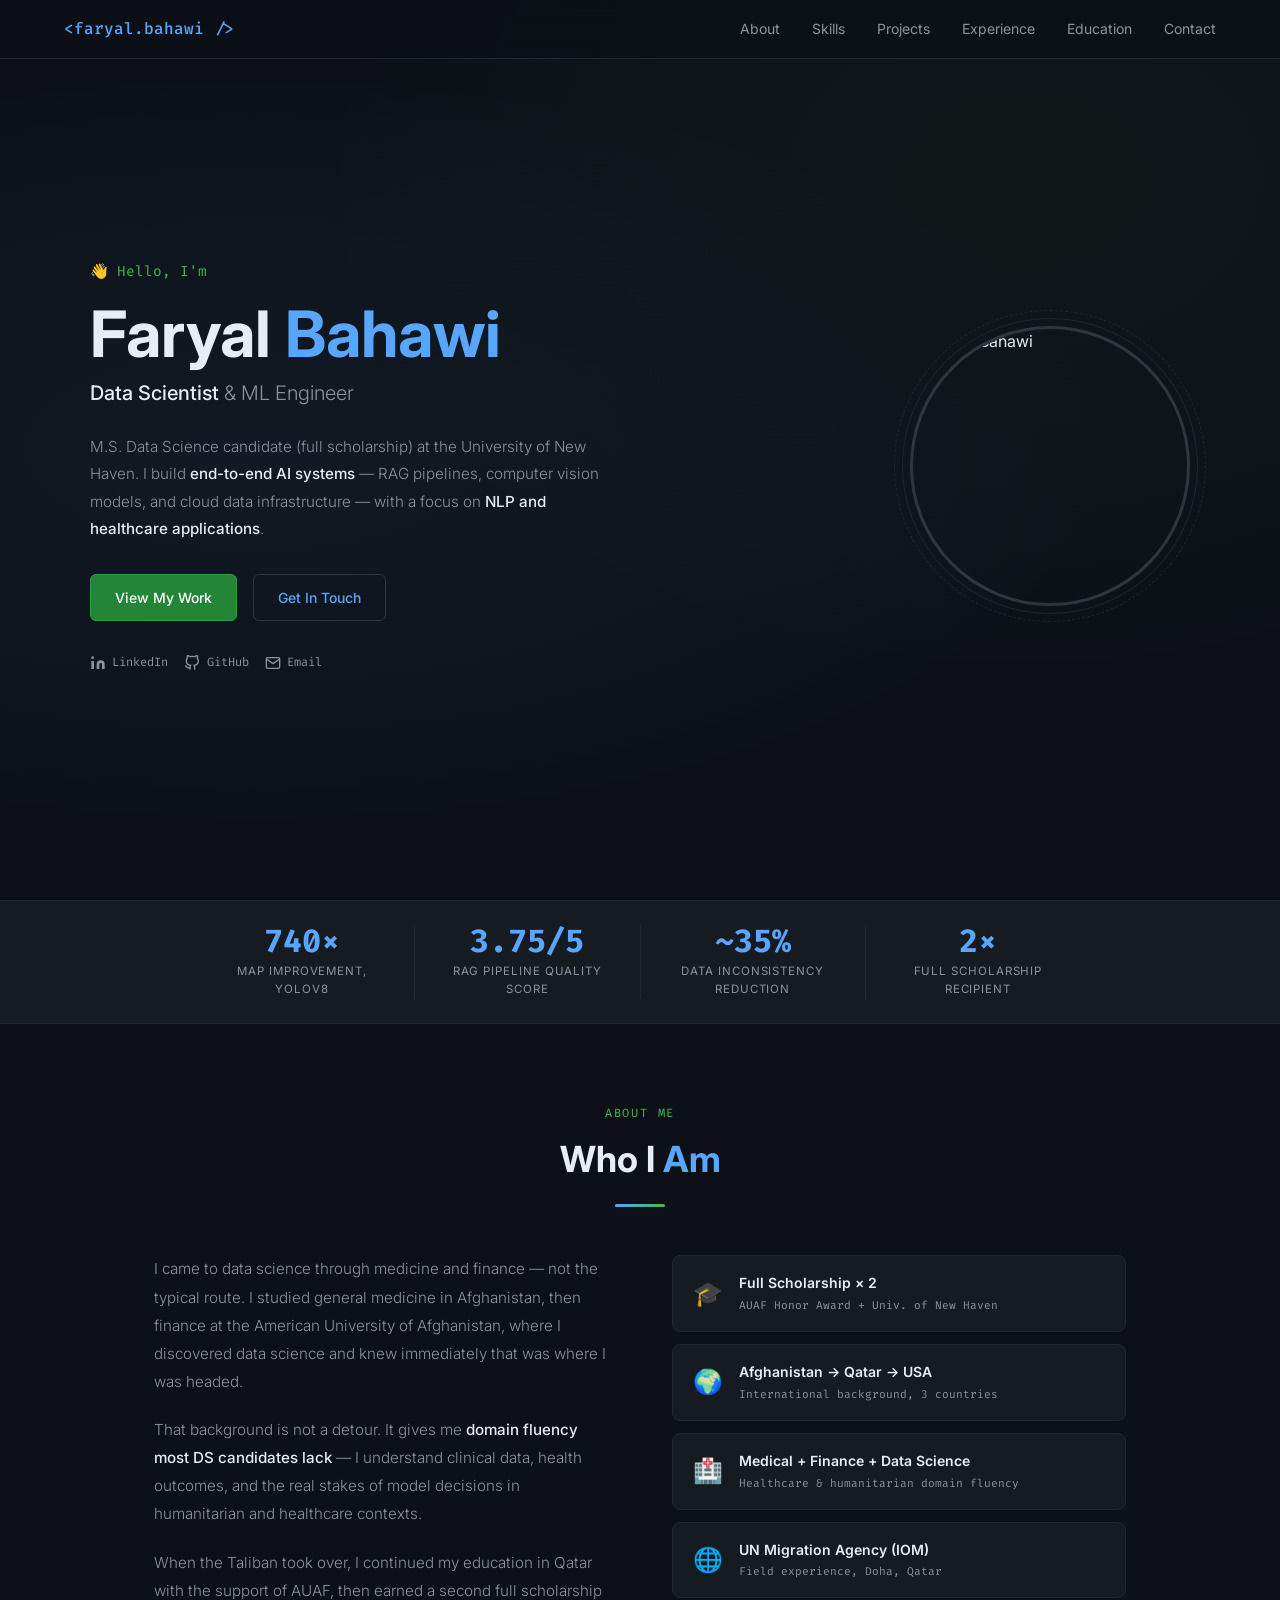
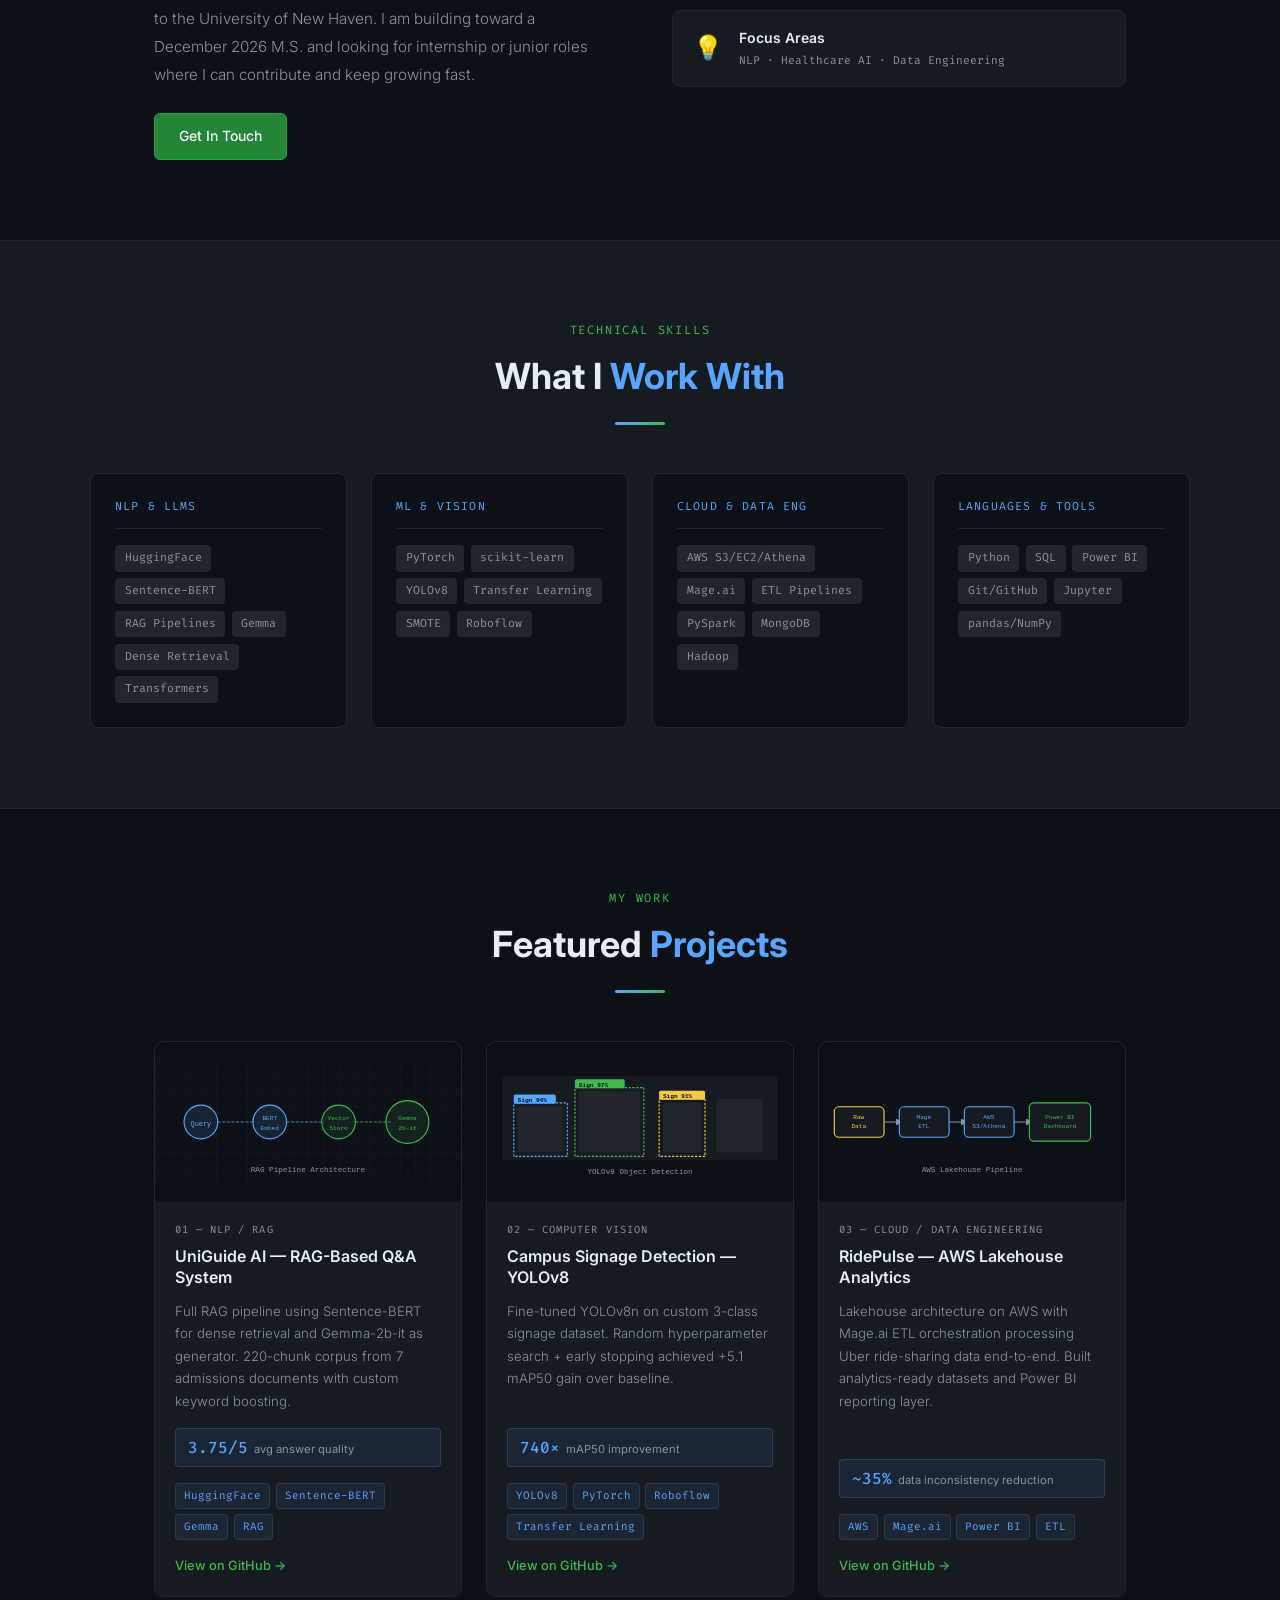
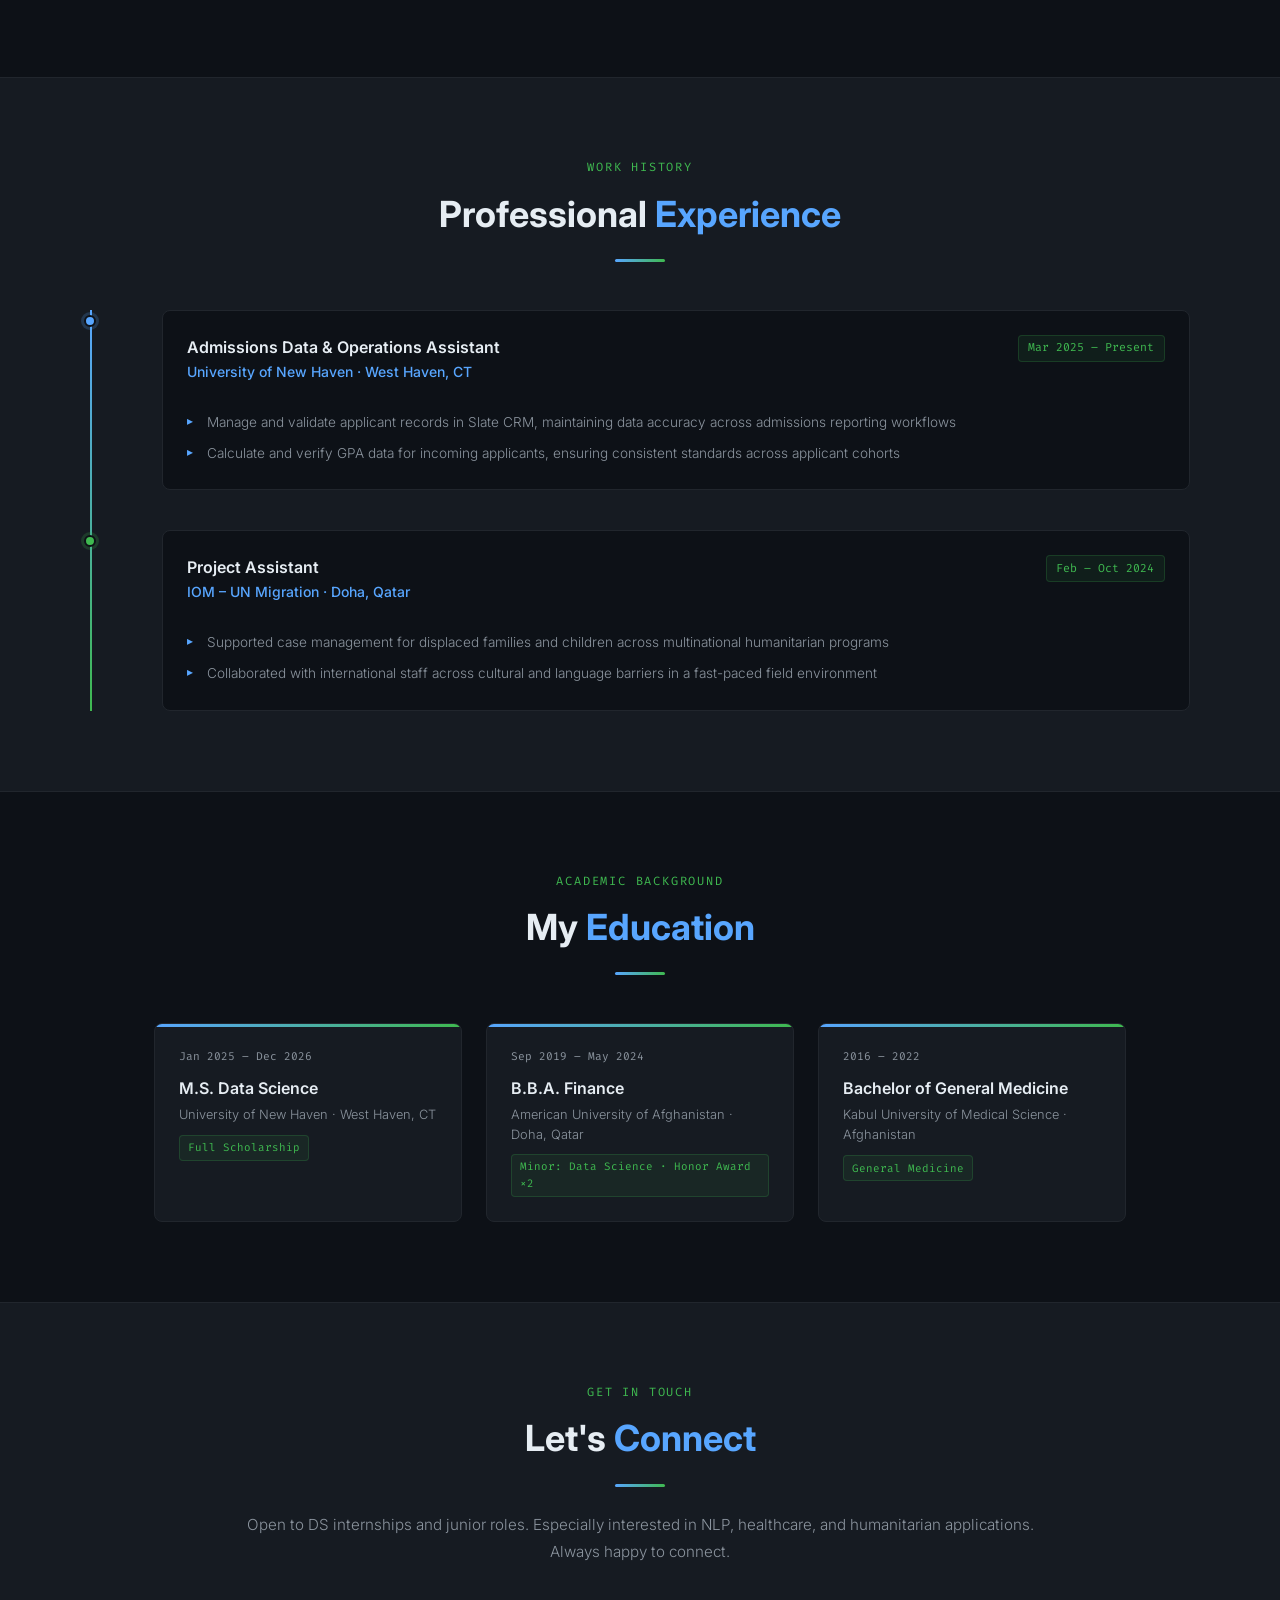
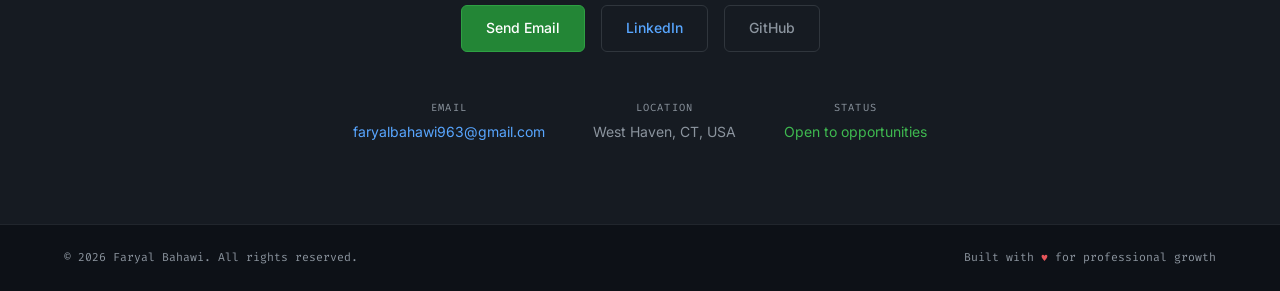
==== commit 1cda1f14: "Add files via upload" ====
--- a/index.html
+++ b/index.html
@@ -5,244 +5,312 @@
 <meta name="viewport" content="width=device-width, initial-scale=1.0">
 <title>Faryal Bahawi | Data Scientist</title>
 <link rel="preconnect" href="https://fonts.googleapis.com">
-<link href="https://fonts.googleapis.com/css2?family=Cormorant+Garamond:ital,wght@0,300;0,400;0,500;1,300;1,400&family=Jost:wght@300;400;500;600&family=DM+Mono:wght@300;400&display=swap" rel="stylesheet">
+<link href="https://fonts.googleapis.com/css2?family=Inter:wght@300;400;500;600;700&family=Fira+Code:wght@300;400;500&display=swap" rel="stylesheet">
 <style>
-  :root {
-    --bg: #f5f0ea;
-    --bg2: #ede7de;
-    --surface: #faf7f4;
-    --surface2: #f0ebe3;
-    --border: #d9cfc3;
-    --border2: #c8baaa;
-    --accent: #8b6b4a;
-    --accent2: #6b4f35;
-    --accent-light: #e8ddd0;
-    --text: #2c2419;
-    --text2: #6b5c4e;
-    --text3: #9c8878;
-    --mono: 'DM Mono', monospace;
-    --sans: 'Jost', sans-serif;
-    --serif: 'Cormorant Garamond', Georgia, serif;
-  }
-  *, *::before, *::after { box-sizing: border-box; margin: 0; padding: 0; }
-  html { scroll-behavior: smooth; }
-  body { background: var(--bg); color: var(--text); font-family: var(--sans); font-size: 16px; line-height: 1.6; overflow-x: hidden; }
-
-  nav { position: fixed; top: 0; left: 0; right: 0; z-index: 100; display: flex; justify-content: space-between; align-items: center; padding: 1.25rem 4rem; background: rgba(245,240,234,0.93); backdrop-filter: blur(16px); border-bottom: 1px solid var(--border); }
-  .nav-logo { font-family: var(--serif); font-weight: 400; font-size: 1.3rem; letter-spacing: 0.04em; color: var(--text); text-decoration: none; font-style: italic; }
-  .nav-links { display: flex; gap: 2.5rem; list-style: none; }
-  .nav-links a { font-family: var(--mono); font-size: 0.7rem; color: var(--text3); text-decoration: none; letter-spacing: 0.1em; text-transform: uppercase; transition: color 0.2s; }
-  .nav-links a:hover { color: var(--text); }
-
-  .hero { min-height: 100vh; display: grid; grid-template-columns: 1fr 1fr; align-items: center; padding: 8rem 4rem 4rem; gap: 4rem; }
-  .hero-tag { font-family: var(--mono); font-size: 0.7rem; color: var(--accent); letter-spacing: 0.15em; text-transform: uppercase; margin-bottom: 2rem; display: flex; align-items: center; gap: 0.75rem; }
-  .hero-tag::before { content: ''; display: inline-block; width: 2.5rem; height: 1px; background: var(--accent); }
-  h1 { font-family: var(--serif); font-size: clamp(3.5rem, 6vw, 5.5rem); font-weight: 300; line-height: 1.05; margin-bottom: 1.5rem; }
-  h1 em { font-style: italic; color: var(--accent); }
-  .hero-desc { font-size: 1rem; color: var(--text2); line-height: 1.85; margin-bottom: 2.5rem; font-weight: 300; max-width: 460px; }
-  .hero-desc strong { color: var(--text); font-weight: 500; }
-  .hero-cta { display: flex; gap: 1rem; flex-wrap: wrap; }
-
-  .btn { font-family: var(--mono); font-size: 0.7rem; letter-spacing: 0.1em; text-transform: uppercase; padding: 0.85rem 1.75rem; text-decoration: none; transition: all 0.25s; display: inline-flex; align-items: center; gap: 0.5rem; }
-  .btn-primary { background: var(--accent); color: #fff; border: 1px solid var(--accent); }
-  .btn-primary:hover { background: var(--accent2); border-color: var(--accent2); }
-  .btn-ghost { border: 1px solid var(--border2); color: var(--text2); background: transparent; }
-  .btn-ghost:hover { border-color: var(--accent); color: var(--accent); }
-
-  .hero-right { display: flex; flex-direction: column; gap: 1px; }
-  .hero-stat { background: var(--surface); border: 1px solid var(--border); padding: 1.75rem 2rem; display: flex; justify-content: space-between; align-items: center; transition: background 0.2s; margin-bottom: 1px; }
-  .hero-stat:hover { background: var(--surface2); }
-  .stat-num { font-family: var(--serif); font-size: 2.75rem; font-weight: 300; color: var(--text); line-height: 1; }
-  .stat-num em { font-style: italic; color: var(--accent); }
-  .stat-label { font-family: var(--mono); font-size: 0.65rem; color: var(--text3); text-transform: uppercase; letter-spacing: 0.1em; text-align: right; max-width: 160px; line-height: 1.5; }
-
-  .divider { height: 1px; background: var(--border); }
-  section { padding: 6rem 4rem; max-width: 1200px; margin: 0 auto; }
-  .section-label { font-family: var(--mono); font-size: 0.65rem; color: var(--accent); letter-spacing: 0.2em; text-transform: uppercase; margin-bottom: 0.75rem; }
-  h2 { font-family: var(--serif); font-size: clamp(2rem, 3.5vw, 2.75rem); font-weight: 300; letter-spacing: -0.01em; line-height: 1.15; margin-bottom: 3.5rem; }
-  h2 em { font-style: italic; color: var(--accent); }
-
-  .about-grid { display: grid; grid-template-columns: 1.2fr 1fr; gap: 5rem; align-items: start; }
-  .about-text p { color: var(--text2); font-weight: 300; line-height: 1.9; margin-bottom: 1.25rem; font-size: 1rem; }
-  .about-text p strong { color: var(--text); font-weight: 500; }
-  .fact-item { padding: 1.25rem 0; border-bottom: 1px solid var(--border); display: flex; gap: 1.25rem; align-items: flex-start; }
-  .fact-item:first-child { border-top: 1px solid var(--border); }
-  .fact-num { font-family: var(--serif); font-size: 1.5rem; font-weight: 300; color: var(--accent); font-style: italic; flex-shrink: 0; width: 2rem; line-height: 1.3; }
-  .fact-title { font-size: 0.85rem; font-weight: 500; color: var(--text); margin-bottom: 0.2rem; }
-  .fact-desc { font-family: var(--mono); font-size: 0.7rem; color: var(--text3); line-height: 1.5; }
-
-  .skills-grid { display: grid; grid-template-columns: repeat(4, 1fr); gap: 1px; background: var(--border); border: 1px solid var(--border); }
-  .skill-group { background: var(--surface); padding: 2rem 1.75rem; transition: background 0.2s; }
-  .skill-group:hover { background: var(--surface2); }
-  .skill-group-title { font-family: var(--mono); font-size: 0.65rem; letter-spacing: 0.15em; text-transform: uppercase; color: var(--accent); margin-bottom: 1.25rem; padding-bottom: 0.75rem; border-bottom: 1px solid var(--border); }
-  .skill-tags { display: flex; flex-wrap: wrap; gap: 0.4rem; }
-  .skill-tag { font-family: var(--mono); font-size: 0.65rem; color: var(--text2); background: var(--accent-light); padding: 0.25rem 0.6rem; border-radius: 2px; }
-
-  .projects-grid { display: grid; grid-template-columns: 1fr 1fr; gap: 1px; background: var(--border); border: 1px solid var(--border); }
-  .project-card { background: var(--surface); padding: 2.5rem; display: flex; flex-direction: column; text-decoration: none; color: inherit; transition: background 0.2s; }
-  .project-card:hover { background: var(--surface2); }
-  .project-card.wide { grid-column: 1 / -1; display: grid; grid-template-columns: 1.2fr 1fr; gap: 3rem; align-items: start; }
-  .project-number { font-family: var(--mono); font-size: 0.65rem; color: var(--text3); letter-spacing: 0.1em; margin-bottom: 1.25rem; }
-  .project-title { font-family: var(--serif); font-size: 1.5rem; font-weight: 400; margin-bottom: 0.75rem; line-height: 1.2; color: var(--text); }
-  .project-desc { font-size: 0.875rem; color: var(--text2); line-height: 1.75; flex: 1; margin-bottom: 1.5rem; font-weight: 300; }
-  .project-metric-block { display: flex; flex-direction: column; gap: 1px; }
-  .project-metric { background: var(--bg2); padding: 1.25rem 1.5rem; display: flex; align-items: baseline; gap: 0.75rem; }
-  .metric-num { font-family: var(--serif); font-size: 2.25rem; font-weight: 300; color: var(--accent); font-style: italic; line-height: 1; }
-  .metric-label { font-family: var(--mono); font-size: 0.65rem; color: var(--text3); line-height: 1.5; max-width: 180px; }
-  .project-tags { display: flex; flex-wrap: wrap; gap: 0.4rem; margin-bottom: 1.25rem; }
-  .project-tag { font-family: var(--mono); font-size: 0.65rem; color: var(--text3); border: 1px solid var(--border); padding: 0.2rem 0.5rem; }
-  .project-link { font-family: var(--mono); font-size: 0.7rem; color: var(--accent); text-decoration: none; letter-spacing: 0.08em; margin-top: auto; display: inline-flex; align-items: center; gap: 0.4rem; }
-
-  .exp-list { display: flex; flex-direction: column; }
-  .exp-item { display: grid; grid-template-columns: 220px 1fr; gap: 3rem; padding: 2.5rem 0; border-bottom: 1px solid var(--border); }
-  .exp-item:first-child { border-top: 1px solid var(--border); }
-  .exp-date { font-family: var(--mono); font-size: 0.65rem; color: var(--text3); letter-spacing: 0.05em; margin-bottom: 0.35rem; }
-  .exp-org { font-family: var(--mono); font-size: 0.7rem; color: var(--accent); letter-spacing: 0.05em; font-weight: 500; }
-  .exp-role { font-family: var(--serif); font-size: 1.2rem; font-weight: 400; margin-bottom: 0.75rem; color: var(--text); }
-  .exp-bullets { list-style: none; display: flex; flex-direction: column; gap: 0.5rem; }
-  .exp-bullets li { font-size: 0.875rem; color: var(--text2); padding-left: 1.25rem; position: relative; line-height: 1.7; font-weight: 300; }
-  .exp-bullets li::before { content: '—'; position: absolute; left: 0; color: var(--accent); font-size: 0.75rem; }
-
-  .edu-grid { display: grid; grid-template-columns: repeat(3, 1fr); gap: 1px; background: var(--border); border: 1px solid var(--border); }
-  .edu-card { background: var(--surface); padding: 2rem; transition: background 0.2s; }
-  .edu-card:hover { background: var(--surface2); }
-  .edu-year { font-family: var(--mono); font-size: 0.65rem; color: var(--text3); letter-spacing: 0.1em; margin-bottom: 0.75rem; }
-  .edu-degree { font-family: var(--serif); font-size: 1.15rem; font-weight: 400; margin-bottom: 0.4rem; line-height: 1.3; }
-  .edu-school { font-size: 0.8rem; color: var(--text2); margin-bottom: 0.5rem; font-weight: 300; }
-  .edu-detail { font-family: var(--mono); font-size: 0.65rem; color: var(--accent); }
-
-  .contact-inner { display: grid; grid-template-columns: 1fr 1fr; gap: 5rem; align-items: center; }
-  .contact-sub { color: var(--text2); font-size: 0.95rem; font-weight: 300; line-height: 1.8; margin-bottom: 2.5rem; }
-  .contact-links { display: flex; gap: 1rem; flex-wrap: wrap; }
-  .contact-right { background: var(--surface); border: 1px solid var(--border); padding: 2.5rem; }
-  .contact-detail { display: flex; flex-direction: column; gap: 1.5rem; }
-  .contact-item-label { font-family: var(--mono); font-size: 0.65rem; color: var(--text3); letter-spacing: 0.1em; text-transform: uppercase; margin-bottom: 0.3rem; }
-  .contact-item-value { font-size: 0.9rem; color: var(--text); }
-  .contact-item-value a { color: var(--accent); text-decoration: none; }
-  .contact-item-value a:hover { text-decoration: underline; }
-
-  footer { border-top: 1px solid var(--border); padding: 2rem 4rem; display: flex; justify-content: space-between; align-items: center; }
-  footer p { font-family: var(--mono); font-size: 0.65rem; color: var(--text3); letter-spacing: 0.05em; }
-
-  @keyframes fadeUp { from { opacity: 0; transform: translateY(20px); } to { opacity: 1; transform: translateY(0); } }
-  .hero-tag { animation: fadeUp 0.7s ease both; }
-  h1 { animation: fadeUp 0.7s 0.1s ease both; }
-  .hero-desc { animation: fadeUp 0.7s 0.2s ease both; }
-  .hero-cta { animation: fadeUp 0.7s 0.3s ease both; }
-  .hero-right { animation: fadeUp 0.7s 0.2s ease both; }
-
-  @media (max-width: 900px) {
-    nav { padding: 1rem 1.5rem; }
-    .nav-links { display: none; }
-    .hero { grid-template-columns: 1fr; padding: 7rem 1.5rem 3rem; gap: 3rem; }
-    section { padding: 4rem 1.5rem; }
-    .about-grid { grid-template-columns: 1fr; gap: 3rem; }
-    .skills-grid { grid-template-columns: 1fr 1fr; }
-    .projects-grid { grid-template-columns: 1fr; }
-    .project-card.wide { grid-template-columns: 1fr; }
-    .exp-item { grid-template-columns: 1fr; gap: 0.75rem; }
-    .edu-grid { grid-template-columns: 1fr; }
-    .contact-inner { grid-template-columns: 1fr; gap: 3rem; }
-    footer { flex-direction: column; gap: 0.5rem; padding: 1.5rem; }
-  }
+*,*::before,*::after{box-sizing:border-box;margin:0;padding:0}
+html{scroll-behavior:smooth}
+body{background:#0d1117;color:#e6edf3;font-family:'Inter',sans-serif;font-size:16px;line-height:1.6;overflow-x:hidden}
+
+/* SCROLLBAR */
+::-webkit-scrollbar{width:6px}
+::-webkit-scrollbar-track{background:#0d1117}
+::-webkit-scrollbar-thumb{background:#30363d;border-radius:3px}
+
+/* NAV */
+nav{position:fixed;top:0;left:0;right:0;z-index:100;display:flex;justify-content:space-between;align-items:center;padding:1rem 5%;background:rgba(13,17,23,0.95);backdrop-filter:blur(10px);border-bottom:1px solid #21262d}
+.nav-logo{font-family:'Fira Code',monospace;font-size:1rem;color:#58a6ff;text-decoration:none;font-weight:500}
+.nav-links{display:flex;gap:2rem;list-style:none}
+.nav-links a{font-size:0.875rem;color:#8b949e;text-decoration:none;transition:color 0.2s;font-weight:400}
+.nav-links a:hover{color:#e6edf3}
+
+/* HERO */
+.hero{min-height:100vh;display:flex;align-items:center;padding:6rem 5% 4rem;position:relative;overflow:hidden}
+.hero::before{content:'';position:absolute;top:0;left:0;right:0;bottom:0;background:radial-gradient(ellipse at 20% 50%,rgba(88,166,255,0.06) 0%,transparent 60%),radial-gradient(ellipse at 80% 20%,rgba(63,185,80,0.04) 0%,transparent 50%);pointer-events:none}
+.hero-inner{display:grid;grid-template-columns:1fr auto;gap:5rem;align-items:center;max-width:1100px;width:100%;margin:0 auto}
+.hero-greeting{font-family:'Fira Code',monospace;font-size:0.9rem;color:#3fb950;margin-bottom:1rem;opacity:0;animation:fadeUp 0.6s 0.1s ease forwards}
+.hero-name{font-size:clamp(2.5rem,5vw,4rem);font-weight:700;line-height:1.1;margin-bottom:0.5rem;opacity:0;animation:fadeUp 0.6s 0.2s ease forwards}
+.hero-name span{color:#58a6ff}
+.hero-title{font-size:1.25rem;font-weight:300;color:#8b949e;margin-bottom:1.5rem;opacity:0;animation:fadeUp 0.6s 0.3s ease forwards}
+.hero-title strong{color:#e6edf3;font-weight:500}
+.hero-desc{font-size:0.95rem;color:#8b949e;line-height:1.8;max-width:520px;margin-bottom:2rem;font-weight:300;opacity:0;animation:fadeUp 0.6s 0.4s ease forwards}
+.hero-desc b{color:#e6edf3;font-weight:500}
+.hero-btns{display:flex;gap:1rem;flex-wrap:wrap;margin-bottom:2rem;opacity:0;animation:fadeUp 0.6s 0.5s ease forwards}
+.btn{font-size:0.875rem;font-weight:500;padding:0.7rem 1.5rem;text-decoration:none;border-radius:6px;transition:all 0.2s;display:inline-flex;align-items:center;gap:0.5rem;cursor:pointer}
+.btn-primary{background:#238636;color:#fff;border:1px solid #2ea043}
+.btn-primary:hover{background:#2ea043}
+.btn-outline{background:transparent;color:#58a6ff;border:1px solid #30363d}
+.btn-outline:hover{border-color:#58a6ff;background:rgba(88,166,255,0.06)}
+.btn-ghost{background:transparent;color:#8b949e;border:1px solid #30363d}
+.btn-ghost:hover{border-color:#8b949e;color:#e6edf3}
+.hero-socials{display:flex;gap:1rem;opacity:0;animation:fadeUp 0.6s 0.6s ease forwards}
+.social-link{display:flex;align-items:center;gap:0.4rem;font-family:'Fira Code',monospace;font-size:0.75rem;color:#8b949e;text-decoration:none;transition:color 0.2s}
+.social-link:hover{color:#58a6ff}
+.hero-photo-wrap{opacity:0;animation:fadeUp 0.6s 0.3s ease forwards;flex-shrink:0}
+.hero-photo{width:280px;height:280px;border-radius:50%;object-fit:cover;object-position:center top;border:3px solid #30363d;display:block;filter:grayscale(10%)}
+.hero-photo-ring{position:relative;display:inline-block}
+.hero-photo-ring::before{content:'';position:absolute;inset:-8px;border-radius:50%;border:1px solid #21262d;animation:spin 20s linear infinite}
+.hero-photo-ring::after{content:'';position:absolute;inset:-16px;border-radius:50%;border:1px dashed #21262d;animation:spin 30s linear infinite reverse}
+@keyframes spin{to{transform:rotate(360deg)}}
+
+/* STATS BAR */
+.stats-bar{background:#161b22;border-top:1px solid #21262d;border-bottom:1px solid #21262d;padding:1.5rem 5%}
+.stats-inner{display:flex;justify-content:center;gap:0;max-width:900px;margin:0 auto}
+.stat-item{flex:1;text-align:center;padding:0 2rem;border-right:1px solid #21262d}
+.stat-item:last-child{border-right:none}
+.stat-value{font-size:2rem;font-weight:700;color:#58a6ff;font-family:'Fira Code',monospace;line-height:1}
+.stat-label{font-size:0.72rem;color:#8b949e;text-transform:uppercase;letter-spacing:0.08em;margin-top:0.3rem}
+
+/* SECTIONS */
+section{padding:5rem 5%;max-width:1100px;margin:0 auto}
+.section-header{text-align:center;margin-bottom:3rem}
+.section-tag{font-family:'Fira Code',monospace;font-size:0.75rem;color:#3fb950;letter-spacing:0.15em;text-transform:uppercase;margin-bottom:0.5rem}
+h2{font-size:clamp(1.75rem,3vw,2.25rem);font-weight:700;color:#e6edf3}
+h2 span{color:#58a6ff}
+.section-line{width:50px;height:3px;background:linear-gradient(90deg,#58a6ff,#3fb950);margin:1rem auto 0;border-radius:2px}
+
+/* ABOUT */
+.about-grid{display:grid;grid-template-columns:1fr 1fr;gap:4rem;align-items:start}
+.about-text p{color:#8b949e;font-weight:300;line-height:1.85;margin-bottom:1.25rem;font-size:0.95rem}
+.about-text p b{color:#e6edf3;font-weight:500}
+.about-cards{display:flex;flex-direction:column;gap:0.75rem}
+.about-card{background:#161b22;border:1px solid #21262d;border-radius:8px;padding:1rem 1.25rem;display:flex;align-items:center;gap:1rem;transition:border-color 0.2s,transform 0.2s}
+.about-card:hover{border-color:#30363d;transform:translateX(4px)}
+.about-card-icon{font-size:1.5rem;flex-shrink:0}
+.about-card-title{font-size:0.875rem;font-weight:600;color:#e6edf3;margin-bottom:0.15rem}
+.about-card-sub{font-family:'Fira Code',monospace;font-size:0.7rem;color:#8b949e}
+
+/* SKILLS */
+.skills-full{background:#161b22;border-radius:0;border-top:1px solid #21262d;border-bottom:1px solid #21262d;padding:5rem 5%}
+.skills-full .section-header{max-width:1100px;margin:0 auto 3rem}
+.skills-grid{display:grid;grid-template-columns:repeat(4,1fr);gap:1.5rem;max-width:1100px;margin:0 auto}
+.skill-card{background:#0d1117;border:1px solid #21262d;border-radius:8px;padding:1.5rem;transition:border-color 0.2s,transform 0.2s}
+.skill-card:hover{border-color:#58a6ff;transform:translateY(-3px)}
+.skill-card-title{font-family:'Fira Code',monospace;font-size:0.72rem;color:#58a6ff;letter-spacing:0.1em;text-transform:uppercase;margin-bottom:1rem;padding-bottom:0.75rem;border-bottom:1px solid #21262d}
+.skill-tags{display:flex;flex-wrap:wrap;gap:0.4rem}
+.skill-tag{font-size:0.72rem;color:#8b949e;background:#21262d;padding:0.25rem 0.6rem;border-radius:4px;font-family:'Fira Code',monospace}
+
+/* PROJECTS */
+.projects-grid{display:grid;grid-template-columns:repeat(3,1fr);gap:1.5rem}
+.project-card{background:#161b22;border:1px solid #21262d;border-radius:10px;overflow:hidden;transition:border-color 0.2s,transform 0.2s;display:flex;flex-direction:column}
+.project-card:hover{border-color:#30363d;transform:translateY(-4px)}
+.project-img{width:100%;height:160px;display:block;position:relative;overflow:hidden}
+.project-img svg{width:100%;height:100%}
+.project-body{padding:1.25rem;flex:1;display:flex;flex-direction:column}
+.project-label{font-family:'Fira Code',monospace;font-size:0.65rem;color:#8b949e;letter-spacing:0.1em;text-transform:uppercase;margin-bottom:0.5rem}
+.project-title{font-size:1rem;font-weight:600;color:#e6edf3;margin-bottom:0.75rem;line-height:1.3}
+.project-desc{font-size:0.825rem;color:#8b949e;line-height:1.7;font-weight:300;flex:1;margin-bottom:1rem}
+.project-metric-pill{display:inline-flex;align-items:baseline;gap:0.4rem;background:rgba(88,166,255,0.08);border:1px solid rgba(88,166,255,0.2);border-radius:4px;padding:0.35rem 0.75rem;margin-bottom:1rem}
+.pill-num{font-family:'Fira Code',monospace;font-size:1rem;font-weight:500;color:#58a6ff}
+.pill-label{font-size:0.7rem;color:#8b949e}
+.project-tags{display:flex;flex-wrap:wrap;gap:0.35rem;margin-bottom:1rem}
+.project-tag{font-size:0.68rem;color:#58a6ff;background:rgba(88,166,255,0.08);border:1px solid rgba(88,166,255,0.15);border-radius:4px;padding:0.2rem 0.5rem;font-family:'Fira Code',monospace}
+.project-link{font-size:0.8rem;color:#3fb950;text-decoration:none;font-weight:500;display:inline-flex;align-items:center;gap:0.35rem;margin-top:auto}
+.project-link:hover{text-decoration:underline}
+
+/* EXPERIENCE */
+.exp-full{background:#161b22;border-top:1px solid #21262d;border-bottom:1px solid #21262d;padding:5rem 5%}
+.exp-full .section-header{max-width:1100px;margin:0 auto 3rem}
+.exp-timeline{max-width:1100px;margin:0 auto;position:relative;padding-left:2rem}
+.exp-timeline::before{content:'';position:absolute;left:0;top:0;bottom:0;width:2px;background:linear-gradient(to bottom,#58a6ff,#3fb950)}
+.exp-item{position:relative;padding:0 0 2.5rem 2.5rem}
+.exp-item:last-child{padding-bottom:0}
+.exp-dot{position:absolute;left:-2.4rem;top:0.3rem;width:12px;height:12px;border-radius:50%;background:#58a6ff;border:2px solid #0d1117;box-shadow:0 0 0 3px rgba(88,166,255,0.2)}
+.exp-card{background:#0d1117;border:1px solid #21262d;border-radius:8px;padding:1.5rem;transition:border-color 0.2s}
+.exp-card:hover{border-color:#30363d}
+.exp-header{display:flex;justify-content:space-between;align-items:flex-start;margin-bottom:0.75rem;flex-wrap:wrap;gap:0.5rem}
+.exp-role{font-size:1rem;font-weight:600;color:#e6edf3}
+.exp-date{font-family:'Fira Code',monospace;font-size:0.72rem;color:#3fb950;background:rgba(63,185,80,0.08);border:1px solid rgba(63,185,80,0.2);padding:0.2rem 0.6rem;border-radius:4px;white-space:nowrap}
+.exp-org{font-size:0.875rem;color:#58a6ff;margin-bottom:1rem;font-weight:500}
+.exp-bullets{list-style:none;display:flex;flex-direction:column;gap:0.5rem}
+.exp-bullets li{font-size:0.85rem;color:#8b949e;padding-left:1.25rem;position:relative;line-height:1.7;font-weight:300}
+.exp-bullets li::before{content:'▸';position:absolute;left:0;color:#58a6ff;font-size:0.75rem}
+
+/* EDUCATION */
+.edu-grid{display:grid;grid-template-columns:repeat(3,1fr);gap:1.5rem}
+.edu-card{background:#161b22;border:1px solid #21262d;border-radius:8px;padding:1.5rem;transition:border-color 0.2s,transform 0.2s;position:relative;overflow:hidden}
+.edu-card::before{content:'';position:absolute;top:0;left:0;right:0;height:3px;background:linear-gradient(90deg,#58a6ff,#3fb950)}
+.edu-card:hover{border-color:#30363d;transform:translateY(-3px)}
+.edu-year{font-family:'Fira Code',monospace;font-size:0.7rem;color:#8b949e;margin-bottom:0.75rem}
+.edu-degree{font-size:1rem;font-weight:600;color:#e6edf3;margin-bottom:0.35rem;line-height:1.3}
+.edu-school{font-size:0.8rem;color:#8b949e;margin-bottom:0.5rem;font-weight:300}
+.edu-badge{font-family:'Fira Code',monospace;font-size:0.68rem;color:#3fb950;background:rgba(63,185,80,0.08);border:1px solid rgba(63,185,80,0.2);border-radius:4px;padding:0.2rem 0.5rem;display:inline-block}
+
+/* CONTACT */
+.contact-full{background:#161b22;border-top:1px solid #21262d;padding:5rem 5%}
+.contact-inner{max-width:800px;margin:0 auto;text-align:center}
+.contact-inner .section-header{margin-bottom:1.5rem}
+.contact-sub{color:#8b949e;font-size:0.95rem;font-weight:300;line-height:1.8;margin-bottom:2.5rem}
+.contact-btns{display:flex;justify-content:center;gap:1rem;flex-wrap:wrap;margin-bottom:3rem}
+.contact-info{display:flex;justify-content:center;gap:3rem;flex-wrap:wrap}
+.contact-info-item{display:flex;flex-direction:column;align-items:center;gap:0.3rem}
+.contact-info-label{font-family:'Fira Code',monospace;font-size:0.65rem;color:#8b949e;text-transform:uppercase;letter-spacing:0.1em}
+.contact-info-value{font-size:0.875rem;color:#58a6ff;text-decoration:none}
+.contact-info-value:hover{text-decoration:underline}
+
+footer{border-top:1px solid #21262d;padding:1.5rem 5%;display:flex;justify-content:space-between;align-items:center}
+footer p{font-family:'Fira Code',monospace;font-size:0.72rem;color:#8b949e}
+footer p span{color:#e6555a}
+
+@keyframes fadeUp{from{opacity:0;transform:translateY(20px)}to{opacity:1;transform:translateY(0)}}
+
+@media(max-width:900px){
+  nav{padding:1rem 4%}
+  .nav-links{display:none}
+  .hero-inner{grid-template-columns:1fr;text-align:center}
+  .hero-photo-wrap{order:-1;display:flex;justify-content:center}
+  .hero-photo{width:200px;height:200px}
+  .hero-btns,.hero-socials{justify-content:center}
+  .hero-desc{margin:0 auto 2rem}
+  .stats-inner{flex-wrap:wrap;gap:1.5rem}
+  .stat-item{border-right:none;flex:0 0 40%}
+  section{padding:4rem 4%}
+  .about-grid{grid-template-columns:1fr;gap:2.5rem}
+  .skills-grid{grid-template-columns:1fr 1fr}
+  .projects-grid{grid-template-columns:1fr}
+  .edu-grid{grid-template-columns:1fr}
+  .exp-timeline{padding-left:1.5rem}
+  .contact-info{gap:1.5rem}
+  footer{flex-direction:column;gap:0.5rem;text-align:center}
+}
 </style>
 </head>
 <body>
 
 <nav>
-  <a href="#home" class="nav-logo">Faryal Bahawi</a>
+  <a href="#home" class="nav-logo">&lt;faryal.bahawi /&gt;</a>
   <ul class="nav-links">
     <li><a href="#about">About</a></li>
     <li><a href="#skills">Skills</a></li>
     <li><a href="#projects">Projects</a></li>
     <li><a href="#experience">Experience</a></li>
+    <li><a href="#education">Education</a></li>
     <li><a href="#contact">Contact</a></li>
   </ul>
 </nav>
 
+<!-- HERO -->
 <div id="home" class="hero">
-  <div class="hero-left">
-    <div class="hero-tag">Data Scientist & ML Engineer</div>
-    <h1>Faryal<br><em>Bahawi</em></h1>
-    <p class="hero-desc">M.S. Data Science candidate at the University of New Haven. I build <strong>end-to-end AI systems</strong> — RAG pipelines, computer vision models, cloud data infrastructure — with a focus on <strong>NLP and healthcare applications</strong>.</p>
-    <div class="hero-cta">
-      <a href="#projects" class="btn btn-primary">View Projects</a>
-      <a href="https://github.com/Faryal-Bahawi" target="_blank" class="btn btn-ghost">GitHub</a>
-      <a href="https://www.linkedin.com/in/faryal-bahawi-28027b205/" target="_blank" class="btn btn-ghost">LinkedIn</a>
-    </div>
-  </div>
-  <div class="hero-right">
-    <div class="hero-stat">
-      <div class="stat-num">740<em>×</em></div>
+  <div class="hero-inner">
+    <div>
+      <div class="hero-greeting">👋 Hello, I'm</div>
+      <div class="hero-name">Faryal <span>Bahawi</span></div>
+      <div class="hero-title"><strong>Data Scientist</strong> & ML Engineer</div>
+      <p class="hero-desc">M.S. Data Science candidate (full scholarship) at the University of New Haven. I build <b>end-to-end AI systems</b> — RAG pipelines, computer vision models, and cloud data infrastructure — with a focus on <b>NLP and healthcare applications</b>.</p>
+      <div class="hero-btns">
+        <a href="#projects" class="btn btn-primary">View My Work</a>
+        <a href="#contact" class="btn btn-outline">Get In Touch</a>
+      </div>
+      <div class="hero-socials">
+        <a href="https://linkedin.com/in/faryal-bahawi-28027b205" target="_blank" class="social-link">
+          <svg width="16" height="16" viewBox="0 0 24 24" fill="currentColor"><path d="M16 8a6 6 0 0 1 6 6v7h-4v-7a2 2 0 0 0-2-2 2 2 0 0 0-2 2v7h-4v-7a6 6 0 0 1 6-6z"/><rect x="2" y="9" width="4" height="12"/><circle cx="4" cy="4" r="2"/></svg>
+          LinkedIn
+        </a>
+        <a href="https://github.com/Faryal-Bahawi" target="_blank" class="social-link">
+          <svg width="16" height="16" viewBox="0 0 24 24" fill="none" stroke="currentColor" stroke-width="2"><path d="M9 19c-5 1.5-5-2.5-7-3m14 6v-3.87a3.37 3.37 0 0 0-.94-2.61c3.14-.35 6.44-1.54 6.44-7A5.44 5.44 0 0 0 20 4.77 5.07 5.07 0 0 0 19.91 1S18.73.65 16 2.48a13.38 13.38 0 0 0-7 0C6.27.65 5.09 1 5.09 1A5.07 5.07 0 0 0 5 4.77a5.44 5.44 0 0 0-1.5 3.78c0 5.42 3.3 6.61 6.44 7A3.37 3.37 0 0 0 9 18.13V22"/></svg>
+          GitHub
+        </a>
+        <a href="mailto:faryalbahawi963@gmail.com" class="social-link">
+          <svg width="16" height="16" viewBox="0 0 24 24" fill="none" stroke="currentColor" stroke-width="2"><path d="M4 4h16c1.1 0 2 .9 2 2v12c0 1.1-.9 2-2 2H4c-1.1 0-2-.9-2-2V6c0-1.1.9-2 2-2z"/><polyline points="22,6 12,13 2,6"/></svg>
+          Email
+        </a>
+      </div>
+    </div>
+    <div class="hero-photo-wrap">
+      <div class="hero-photo-ring">
+        <img src="faryal.jpg" alt="Faryal Bahawi" class="hero-photo">
+      </div>
+    </div>
+  </div>
+</div>
+
+<!-- STATS -->
+<div class="stats-bar">
+  <div class="stats-inner">
+    <div class="stat-item">
+      <div class="stat-value">740×</div>
       <div class="stat-label">mAP improvement, YOLOv8</div>
     </div>
-    <div class="hero-stat">
-      <div class="stat-num">3.75<em>/5</em></div>
-      <div class="stat-label">RAG pipeline answer quality</div>
-    </div>
-    <div class="hero-stat">
-      <div class="stat-num">~35<em>%</em></div>
+    <div class="stat-item">
+      <div class="stat-value">3.75/5</div>
+      <div class="stat-label">RAG pipeline quality score</div>
+    </div>
+    <div class="stat-item">
+      <div class="stat-value">~35%</div>
       <div class="stat-label">data inconsistency reduction</div>
     </div>
-    <div class="hero-stat">
-      <div class="stat-num">2<em>×</em></div>
+    <div class="stat-item">
+      <div class="stat-value">2×</div>
       <div class="stat-label">full scholarship recipient</div>
     </div>
   </div>
 </div>
 
-<div class="divider"></div>
-
+<!-- ABOUT -->
 <section id="about">
-  <div class="section-label">About</div>
-  <h2>Unusual path.<br><em>Intentional destination.</em></h2>
+  <div class="section-header">
+    <div class="section-tag">About Me</div>
+    <h2>Who I <span>Am</span></h2>
+    <div class="section-line"></div>
+  </div>
   <div class="about-grid">
     <div class="about-text">
       <p>I came to data science through medicine and finance — not the typical route. I studied general medicine in Afghanistan, then finance at the American University of Afghanistan, where I discovered data science and knew immediately that was where I was headed.</p>
-      <p>That background is not a detour. It gives me <strong>domain fluency most DS candidates lack</strong> — I understand clinical data, health outcomes, and the real stakes of model decisions in humanitarian and healthcare contexts.</p>
-      <p>When the Taliban took over, I continued my education in Qatar with the support of AUAF, then earned a second full scholarship to the University of New Haven. I am building toward a December 2026 M.S. in Data Science and looking for internship or junior roles where I can contribute and keep growing fast.</p>
-    </div>
-    <div>
-      <div class="fact-item">
-        <div class="fact-num">01</div>
+      <p>That background is not a detour. It gives me <b>domain fluency most DS candidates lack</b> — I understand clinical data, health outcomes, and the real stakes of model decisions in humanitarian and healthcare contexts.</p>
+      <p>When the Taliban took over, I continued my education in Qatar with the support of AUAF, then earned a second full scholarship to the University of New Haven. I am building toward a December 2026 M.S. and looking for internship or junior roles where I can contribute and keep growing fast.</p>
+      <div style="margin-top:1.5rem">
+        <a href="#contact" class="btn btn-primary" style="display:inline-flex">Get In Touch</a>
+      </div>
+    </div>
+    <div class="about-cards">
+      <div class="about-card">
+        <div class="about-card-icon">🎓</div>
         <div>
-          <div class="fact-title">Full Scholarship × 2</div>
-          <div class="fact-desc">AUAF Honor Award + University of New Haven</div>
-        </div>
-      </div>
-      <div class="fact-item">
-        <div class="fact-num">02</div>
+          <div class="about-card-title">Full Scholarship × 2</div>
+          <div class="about-card-sub">AUAF Honor Award + Univ. of New Haven</div>
+        </div>
+      </div>
+      <div class="about-card">
+        <div class="about-card-icon">🌍</div>
         <div>
-          <div class="fact-title">Afghanistan → Qatar → USA</div>
-          <div class="fact-desc">International background across three countries</div>
-        </div>
-      </div>
-      <div class="fact-item">
-        <div class="fact-num">03</div>
+          <div class="about-card-title">Afghanistan → Qatar → USA</div>
+          <div class="about-card-sub">International background, 3 countries</div>
+        </div>
+      </div>
+      <div class="about-card">
+        <div class="about-card-icon">🏥</div>
         <div>
-          <div class="fact-title">Medical + Finance + Data Science</div>
-          <div class="fact-desc">Domain knowledge across healthcare and humanitarian sectors</div>
-        </div>
-      </div>
-      <div class="fact-item">
-        <div class="fact-num">04</div>
+          <div class="about-card-title">Medical + Finance + Data Science</div>
+          <div class="about-card-sub">Healthcare & humanitarian domain fluency</div>
+        </div>
+      </div>
+      <div class="about-card">
+        <div class="about-card-icon">🌐</div>
         <div>
-          <div class="fact-title">UN Migration Agency (IOM)</div>
-          <div class="fact-desc">Field experience in humanitarian operations, Doha</div>
+          <div class="about-card-title">UN Migration Agency (IOM)</div>
+          <div class="about-card-sub">Field experience, Doha, Qatar</div>
+        </div>
+      </div>
+      <div class="about-card">
+        <div class="about-card-icon">💡</div>
+        <div>
+          <div class="about-card-title">Focus Areas</div>
+          <div class="about-card-sub">NLP · Healthcare AI · Data Engineering</div>
         </div>
       </div>
     </div>
   </div>
 </section>
 
-<div class="divider"></div>
-
-<section id="skills">
-  <div class="section-label">Skills</div>
-  <h2>What I work with</h2>
+<!-- SKILLS -->
+<div class="skills-full" id="skills">
+  <div class="section-header">
+    <div class="section-tag">Technical Skills</div>
+    <h2>What I <span>Work With</span></h2>
+    <div class="section-line"></div>
+  </div>
   <div class="skills-grid">
-    <div class="skill-group">
-      <div class="skill-group-title">NLP & LLMs</div>
+    <div class="skill-card">
+      <div class="skill-card-title">NLP & LLMs</div>
       <div class="skill-tags">
         <span class="skill-tag">HuggingFace</span>
         <span class="skill-tag">Sentence-BERT</span>
@@ -252,8 +320,8 @@
         <span class="skill-tag">Transformers</span>
       </div>
     </div>
-    <div class="skill-group">
-      <div class="skill-group-title">ML & Computer Vision</div>
+    <div class="skill-card">
+      <div class="skill-card-title">ML & Vision</div>
       <div class="skill-tags">
         <span class="skill-tag">PyTorch</span>
         <span class="skill-tag">scikit-learn</span>
@@ -263,8 +331,8 @@
         <span class="skill-tag">Roboflow</span>
       </div>
     </div>
-    <div class="skill-group">
-      <div class="skill-group-title">Cloud & Data Eng</div>
+    <div class="skill-card">
+      <div class="skill-card-title">Cloud & Data Eng</div>
       <div class="skill-tags">
         <span class="skill-tag">AWS S3/EC2/Athena</span>
         <span class="skill-tag">Mage.ai</span>
@@ -274,8 +342,8 @@
         <span class="skill-tag">Hadoop</span>
       </div>
     </div>
-    <div class="skill-group">
-      <div class="skill-group-title">Languages & Tools</div>
+    <div class="skill-card">
+      <div class="skill-card-title">Languages & Tools</div>
       <div class="skill-tags">
         <span class="skill-tag">Python</span>
         <span class="skill-tag">SQL</span>
@@ -286,83 +354,174 @@
       </div>
     </div>
   </div>
-</section>
-
-<div class="divider"></div>
-
+</div>
+
+<!-- PROJECTS -->
 <section id="projects">
-  <div class="section-label">Projects</div>
-  <h2>Things I've <em>built</em></h2>
+  <div class="section-header">
+    <div class="section-tag">My Work</div>
+    <h2>Featured <span>Projects</span></h2>
+    <div class="section-line"></div>
+  </div>
   <div class="projects-grid">
-    <a href="https://github.com/Faryal-Bahawi/uniguide-ai" target="_blank" class="project-card wide">
-      <div>
-        <div class="project-number">01 — NLP / RAG</div>
-        <div class="project-title">UniGuide AI — RAG-Based Admissions Q&A System</div>
-        <p class="project-desc">Built a full Retrieval-Augmented Generation pipeline from scratch using Sentence-BERT for dense retrieval and Gemma-2b-it as the instruction-tuned generator. Engineered a 220-chunk corpus from 7 official admissions documents with custom keyword-based retrieval boosting, eliminating cross-topic retrieval errors.</p>
+
+    <!-- Project 1: RAG -->
+    <div class="project-card">
+      <div class="project-img">
+        <svg viewBox="0 0 400 160" xmlns="http://www.w3.org/2000/svg" style="background:#0d1117">
+          <defs>
+            <pattern id="grid" width="20" height="20" patternUnits="userSpaceOnUse">
+              <path d="M 20 0 L 0 0 0 20" fill="none" stroke="#21262d" stroke-width="0.5"/>
+            </pattern>
+          </defs>
+          <rect width="400" height="160" fill="url(#grid)"/>
+          <!-- nodes -->
+          <circle cx="60" cy="80" r="22" fill="rgba(88,166,255,0.12)" stroke="#58a6ff" stroke-width="1.5"/>
+          <text x="60" y="85" text-anchor="middle" fill="#58a6ff" font-size="9" font-family="monospace">Query</text>
+          <line x1="82" y1="80" x2="128" y2="80" stroke="#58a6ff" stroke-width="1" stroke-dasharray="4,2"/>
+          <circle cx="150" cy="80" r="22" fill="rgba(88,166,255,0.12)" stroke="#58a6ff" stroke-width="1.5"/>
+          <text x="150" y="78" text-anchor="middle" fill="#58a6ff" font-size="8" font-family="monospace">BERT</text>
+          <text x="150" y="90" text-anchor="middle" fill="#58a6ff" font-size="8" font-family="monospace">Embed</text>
+          <line x1="172" y1="80" x2="218" y2="80" stroke="#58a6ff" stroke-width="1" stroke-dasharray="4,2"/>
+          <circle cx="240" cy="80" r="22" fill="rgba(63,185,80,0.1)" stroke="#3fb950" stroke-width="1.5"/>
+          <text x="240" y="78" text-anchor="middle" fill="#3fb950" font-size="8" font-family="monospace">Vector</text>
+          <text x="240" y="90" text-anchor="middle" fill="#3fb950" font-size="8" font-family="monospace">Store</text>
+          <line x1="262" y1="80" x2="308" y2="80" stroke="#3fb950" stroke-width="1" stroke-dasharray="4,2"/>
+          <circle cx="330" cy="80" r="28" fill="rgba(63,185,80,0.1)" stroke="#3fb950" stroke-width="1.5"/>
+          <text x="330" y="78" text-anchor="middle" fill="#3fb950" font-size="8" font-family="monospace">Gemma</text>
+          <text x="330" y="90" text-anchor="middle" fill="#3fb950" font-size="8" font-family="monospace">2b-it</text>
+          <text x="200" y="145" text-anchor="middle" fill="#8b949e" font-size="10" font-family="monospace">RAG Pipeline Architecture</text>
+        </svg>
+      </div>
+      <div class="project-body">
+        <div class="project-label">01 — NLP / RAG</div>
+        <div class="project-title">UniGuide AI — RAG-Based Q&A System</div>
+        <p class="project-desc">Full RAG pipeline using Sentence-BERT for dense retrieval and Gemma-2b-it as generator. 220-chunk corpus from 7 admissions documents with custom keyword boosting.</p>
+        <div class="project-metric-pill">
+          <span class="pill-num">3.75/5</span>
+          <span class="pill-label">avg answer quality</span>
+        </div>
         <div class="project-tags">
           <span class="project-tag">HuggingFace</span>
           <span class="project-tag">Sentence-BERT</span>
-          <span class="project-tag">Gemma-2b-it</span>
+          <span class="project-tag">Gemma</span>
           <span class="project-tag">RAG</span>
-          <span class="project-tag">Dense Retrieval</span>
-        </div>
-        <span class="project-link">View on GitHub →</span>
-      </div>
-      <div class="project-metric-block">
-        <div class="project-metric">
-          <div class="metric-num">3.75/5</div>
-          <div class="metric-label">avg answer quality across 10 domain-specific questions</div>
-        </div>
-        <div class="project-metric" style="margin-top:1px;">
-          <div class="metric-num">2→5</div>
-          <div class="metric-label">per-question score improvement on critical queries</div>
-        </div>
-      </div>
-    </a>
-
-    <a href="https://github.com/Faryal-Bahawi/Campus-Sign-Detection-yolov8-DL" target="_blank" class="project-card">
-      <div class="project-number">02 — Computer Vision</div>
-      <div class="project-title">Campus Signage Detection — YOLOv8</div>
-      <p class="project-desc">Fine-tuned YOLOv8n on a custom 3-class campus signage dataset with random hyperparameter search across learning rate, momentum, and weight decay. Implemented early stopping for an additional +5.1 mAP50 gain.</p>
-      <div class="project-metric" style="margin: 1.25rem 0;">
-        <div class="metric-num">740×</div>
-        <div class="metric-label">mAP50 improvement (0.001 → 0.740)</div>
-      </div>
-      <div class="project-tags">
-        <span class="project-tag">YOLOv8</span><span class="project-tag">PyTorch</span><span class="project-tag">Roboflow</span><span class="project-tag">Transfer Learning</span>
-      </div>
-      <span class="project-link">View on GitHub →</span>
-    </a>
-
-    <a href="https://github.com/Faryal-Bahawi/AWS-Ride-Analytics-Platform" target="_blank" class="project-card">
-      <div class="project-number">03 — Cloud / Data Engineering</div>
-      <div class="project-title">RidePulse — AWS Lakehouse Analytics</div>
-      <p class="project-desc">Designed a Lakehouse architecture on AWS using Mage.ai to orchestrate ETL pipelines processing Uber ride-sharing datasets end-to-end. Built analytics-ready datasets and enabled Power BI reporting.</p>
-      <div class="project-metric" style="margin: 1.25rem 0;">
-        <div class="metric-num">~35%</div>
-        <div class="metric-label">reduction in data inconsistencies</div>
-      </div>
-      <div class="project-tags">
-        <span class="project-tag">AWS S3/EC2/Athena</span><span class="project-tag">Mage.ai</span><span class="project-tag">Power BI</span><span class="project-tag">ETL</span>
-      </div>
-      <span class="project-link">View on GitHub →</span>
-    </a>
+        </div>
+        <a href="https://github.com/Faryal-Bahawi/uniguide-ai" target="_blank" class="project-link">View on GitHub →</a>
+      </div>
+    </div>
+
+    <!-- Project 2: YOLOv8 -->
+    <div class="project-card">
+      <div class="project-img">
+        <svg viewBox="0 0 400 160" xmlns="http://www.w3.org/2000/svg" style="background:#0d1117">
+          <rect width="400" height="160" fill="#0d1117"/>
+          <!-- simulated image with bounding boxes -->
+          <rect x="20" y="20" width="360" height="110" fill="#161b22" rx="4"/>
+          <!-- fake building shapes -->
+          <rect x="40" y="60" width="60" height="60" fill="#21262d" rx="2"/>
+          <rect x="120" y="40" width="80" height="80" fill="#21262d" rx="2"/>
+          <rect x="230" y="55" width="50" height="65" fill="#21262d" rx="2"/>
+          <rect x="300" y="50" width="60" height="70" fill="#21262d" rx="2"/>
+          <!-- bounding boxes -->
+          <rect x="35" y="55" width="70" height="70" fill="none" stroke="#58a6ff" stroke-width="1.5" stroke-dasharray="3,2"/>
+          <rect x="35" y="44" width="55" height="12" fill="#58a6ff" rx="2"/>
+          <text x="40" y="54" fill="#0d1117" font-size="8" font-family="monospace" font-weight="bold">Sign 94%</text>
+          <rect x="115" y="35" width="90" height="90" fill="none" stroke="#3fb950" stroke-width="1.5" stroke-dasharray="3,2"/>
+          <rect x="115" y="24" width="65" height="12" fill="#3fb950" rx="2"/>
+          <text x="120" y="34" fill="#0d1117" font-size="8" font-family="monospace" font-weight="bold">Sign 97%</text>
+          <rect x="225" y="50" width="60" height="75" fill="none" stroke="#f7c948" stroke-width="1.5" stroke-dasharray="3,2"/>
+          <rect x="225" y="39" width="60" height="12" fill="#f7c948" rx="2"/>
+          <text x="230" y="49" fill="#0d1117" font-size="8" font-family="monospace" font-weight="bold">Sign 91%</text>
+          <text x="200" y="148" text-anchor="middle" fill="#8b949e" font-size="10" font-family="monospace">YOLOv8 Object Detection</text>
+        </svg>
+      </div>
+      <div class="project-body">
+        <div class="project-label">02 — Computer Vision</div>
+        <div class="project-title">Campus Signage Detection — YOLOv8</div>
+        <p class="project-desc">Fine-tuned YOLOv8n on custom 3-class signage dataset. Random hyperparameter search + early stopping achieved +5.1 mAP50 gain over baseline.</p>
+        <div class="project-metric-pill">
+          <span class="pill-num">740×</span>
+          <span class="pill-label">mAP50 improvement</span>
+        </div>
+        <div class="project-tags">
+          <span class="project-tag">YOLOv8</span>
+          <span class="project-tag">PyTorch</span>
+          <span class="project-tag">Roboflow</span>
+          <span class="project-tag">Transfer Learning</span>
+        </div>
+        <a href="https://github.com/Faryal-Bahawi/Campus-Sign-Detection-yolov8-DL" target="_blank" class="project-link">View on GitHub →</a>
+      </div>
+    </div>
+
+    <!-- Project 3: AWS -->
+    <div class="project-card">
+      <div class="project-img">
+        <svg viewBox="0 0 400 160" xmlns="http://www.w3.org/2000/svg" style="background:#0d1117">
+          <rect width="400" height="160" fill="#0d1117"/>
+          <!-- pipeline flow -->
+          <rect x="20" y="60" width="65" height="40" rx="6" fill="#161b22" stroke="#f7c948" stroke-width="1.5"/>
+          <text x="52" y="76" text-anchor="middle" fill="#f7c948" font-size="8" font-family="monospace">Raw</text>
+          <text x="52" y="88" text-anchor="middle" fill="#f7c948" font-size="8" font-family="monospace">Data</text>
+          <path d="M85 80 L105 80" stroke="#8b949e" stroke-width="1.5" marker-end="url(#arr)"/>
+          <rect x="105" y="60" width="65" height="40" rx="6" fill="#161b22" stroke="#58a6ff" stroke-width="1.5"/>
+          <text x="137" y="76" text-anchor="middle" fill="#58a6ff" font-size="8" font-family="monospace">Mage</text>
+          <text x="137" y="88" text-anchor="middle" fill="#58a6ff" font-size="8" font-family="monospace">ETL</text>
+          <path d="M170 80 L190 80" stroke="#8b949e" stroke-width="1.5" marker-end="url(#arr)"/>
+          <rect x="190" y="60" width="65" height="40" rx="6" fill="#161b22" stroke="#58a6ff" stroke-width="1.5"/>
+          <text x="222" y="76" text-anchor="middle" fill="#58a6ff" font-size="8" font-family="monospace">AWS</text>
+          <text x="222" y="88" text-anchor="middle" fill="#58a6ff" font-size="8" font-family="monospace">S3/Athena</text>
+          <path d="M255 80 L275 80" stroke="#8b949e" stroke-width="1.5" marker-end="url(#arr)"/>
+          <rect x="275" y="55" width="80" height="50" rx="6" fill="#161b22" stroke="#3fb950" stroke-width="1.5"/>
+          <text x="315" y="76" text-anchor="middle" fill="#3fb950" font-size="8" font-family="monospace">Power BI</text>
+          <text x="315" y="88" text-anchor="middle" fill="#3fb950" font-size="8" font-family="monospace">Dashboard</text>
+          <defs>
+            <marker id="arr" markerWidth="6" markerHeight="6" refX="3" refY="3" orient="auto">
+              <path d="M0,0 L6,3 L0,6 Z" fill="#8b949e"/>
+            </marker>
+          </defs>
+          <text x="200" y="145" text-anchor="middle" fill="#8b949e" font-size="10" font-family="monospace">AWS Lakehouse Pipeline</text>
+        </svg>
+      </div>
+      <div class="project-body">
+        <div class="project-label">03 — Cloud / Data Engineering</div>
+        <div class="project-title">RidePulse — AWS Lakehouse Analytics</div>
+        <p class="project-desc">Lakehouse architecture on AWS with Mage.ai ETL orchestration processing Uber ride-sharing data end-to-end. Built analytics-ready datasets and Power BI reporting layer.</p>
+        <div class="project-metric-pill">
+          <span class="pill-num">~35%</span>
+          <span class="pill-label">data inconsistency reduction</span>
+        </div>
+        <div class="project-tags">
+          <span class="project-tag">AWS</span>
+          <span class="project-tag">Mage.ai</span>
+          <span class="project-tag">Power BI</span>
+          <span class="project-tag">ETL</span>
+        </div>
+        <a href="https://github.com/Faryal-Bahawi/AWS-Ride-Analytics-Platform" target="_blank" class="project-link">View on GitHub →</a>
+      </div>
+    </div>
+
   </div>
 </section>
 
-<div class="divider"></div>
-
-<section id="experience">
-  <div class="section-label">Experience</div>
-  <h2>Where I've <em>worked</em></h2>
-  <div class="exp-list">
+<!-- EXPERIENCE -->
+<div class="exp-full" id="experience">
+  <div class="section-header">
+    <div class="section-tag">Work History</div>
+    <h2>Professional <span>Experience</span></h2>
+    <div class="section-line"></div>
+  </div>
+  <div class="exp-timeline">
     <div class="exp-item">
-      <div>
-        <div class="exp-date">Mar 2025 – Present</div>
-        <div class="exp-org">University of New Haven</div>
-      </div>
-      <div>
-        <div class="exp-role">Admissions Data & Operations Assistant</div>
+      <div class="exp-dot"></div>
+      <div class="exp-card">
+        <div class="exp-header">
+          <div>
+            <div class="exp-role">Admissions Data & Operations Assistant</div>
+            <div class="exp-org">University of New Haven · West Haven, CT</div>
+          </div>
+          <div class="exp-date">Mar 2025 – Present</div>
+        </div>
         <ul class="exp-bullets">
           <li>Manage and validate applicant records in Slate CRM, maintaining data accuracy across admissions reporting workflows</li>
           <li>Calculate and verify GPA data for incoming applicants, ensuring consistent standards across applicant cohorts</li>
@@ -370,12 +529,15 @@
       </div>
     </div>
     <div class="exp-item">
-      <div>
-        <div class="exp-date">Feb – Oct 2024</div>
-        <div class="exp-org">IOM – UN Migration</div>
-      </div>
-      <div>
-        <div class="exp-role">Project Assistant</div>
+      <div class="exp-dot" style="background:#3fb950;box-shadow:0 0 0 3px rgba(63,185,80,0.2)"></div>
+      <div class="exp-card">
+        <div class="exp-header">
+          <div>
+            <div class="exp-role">Project Assistant</div>
+            <div class="exp-org">IOM – UN Migration · Doha, Qatar</div>
+          </div>
+          <div class="exp-date">Feb – Oct 2024</div>
+        </div>
         <ul class="exp-bullets">
           <li>Supported case management for displaced families and children across multinational humanitarian programs</li>
           <li>Collaborated with international staff across cultural and language barriers in a fast-paced field environment</li>
@@ -383,79 +545,71 @@
       </div>
     </div>
   </div>
-</section>
-
-<div class="divider"></div>
-
+</div>
+
+<!-- EDUCATION -->
 <section id="education">
-  <div class="section-label">Education</div>
-  <h2>Academic <em>background</em></h2>
+  <div class="section-header">
+    <div class="section-tag">Academic Background</div>
+    <h2>My <span>Education</span></h2>
+    <div class="section-line"></div>
+  </div>
   <div class="edu-grid">
     <div class="edu-card">
       <div class="edu-year">Jan 2025 – Dec 2026</div>
       <div class="edu-degree">M.S. Data Science</div>
       <div class="edu-school">University of New Haven · West Haven, CT</div>
-      <div class="edu-detail">Full Scholarship</div>
+      <div class="edu-badge">Full Scholarship</div>
     </div>
     <div class="edu-card">
       <div class="edu-year">Sep 2019 – May 2024</div>
       <div class="edu-degree">B.B.A. Finance</div>
       <div class="edu-school">American University of Afghanistan · Doha, Qatar</div>
-      <div class="edu-detail">Minor: Data Science · Full Scholarship · Honor Award ×2</div>
+      <div class="edu-badge">Minor: Data Science · Honor Award ×2</div>
     </div>
     <div class="edu-card">
       <div class="edu-year">2016 – 2022</div>
       <div class="edu-degree">Bachelor of General Medicine</div>
-      <div class="edu-school">Kabul University of Medical Science · Kabul, Afghanistan</div>
-      <div class="edu-detail">General Medicine</div>
+      <div class="edu-school">Kabul University of Medical Science · Afghanistan</div>
+      <div class="edu-badge">General Medicine</div>
     </div>
   </div>
 </section>
 
-<div class="divider"></div>
-
-<section id="contact">
+<!-- CONTACT -->
+<div class="contact-full" id="contact">
   <div class="contact-inner">
-    <div>
-      <div class="section-label">Contact</div>
-      <h2>Let's <em>talk.</em></h2>
-      <p class="contact-sub">Open to DS internships and junior roles. Especially interested in NLP, healthcare, and humanitarian applications.</p>
-      <div class="contact-links">
-        <a href="mailto:faryalbahawi963@gmail.com" class="btn btn-primary">Email Me</a>
-        <a href="https://www.linkedin.com/in/faryal-bahawi-28027b205/" target="_blank" class="btn btn-ghost">LinkedIn</a>
-        <a href="https://github.com/Faryal-Bahawi" target="_blank" class="btn btn-ghost">GitHub</a>
-      </div>
-    </div>
-    <div class="contact-right">
-      <div class="contact-detail">
-        <div>
-          <div class="contact-item-label">Email</div>
-          <div class="contact-item-value"><a href="mailto:faryalbahawi963@gmail.com">faryalbahawi963@gmail.com</a></div>
-        </div>
-        <div>
-          <div class="contact-item-label">Location</div>
-          <div class="contact-item-value">West Haven, Connecticut, USA</div>
-        </div>
-        <div>
-          <div class="contact-item-label">LinkedIn</div>
-          <div class="contact-item-value"><a href="https://www.linkedin.com/in/faryal-bahawi-28027b205/" target="_blank">faryal-bahawi-28027b205</a></div>
-        </div>
-        <div>
-          <div class="contact-item-label">GitHub</div>
-          <div class="contact-item-value"><a href="https://github.com/Faryal-Bahawi" target="_blank">github.com/Faryal-Bahawi</a></div>
-        </div>
-        <div>
-          <div class="contact-item-label">Availability</div>
-          <div class="contact-item-value">Open to internships & junior roles</div>
-        </div>
-      </div>
-    </div>
-  </div>
-</section>
+    <div class="section-header">
+      <div class="section-tag">Get In Touch</div>
+      <h2>Let's <span>Connect</span></h2>
+      <div class="section-line"></div>
+    </div>
+    <p class="contact-sub">Open to DS internships and junior roles. Especially interested in NLP, healthcare, and humanitarian applications. Always happy to connect.</p>
+    <div class="contact-btns">
+      <a href="mailto:faryalbahawi963@gmail.com" class="btn btn-primary">Send Email</a>
+      <a href="https://www.linkedin.com/in/faryal-bahawi-28027b205/" target="_blank" class="btn btn-outline">LinkedIn</a>
+      <a href="https://github.com/Faryal-Bahawi" target="_blank" class="btn btn-ghost">GitHub</a>
+    </div>
+    <div class="contact-info">
+      <div class="contact-info-item">
+        <div class="contact-info-label">Email</div>
+        <a href="mailto:faryalbahawi963@gmail.com" class="contact-info-value">faryalbahawi963@gmail.com</a>
+      </div>
+      <div class="contact-info-item">
+        <div class="contact-info-label">Location</div>
+        <span class="contact-info-value" style="color:#8b949e">West Haven, CT, USA</span>
+      </div>
+      <div class="contact-info-item">
+        <div class="contact-info-label">Status</div>
+        <span class="contact-info-value" style="color:#3fb950">Open to opportunities</span>
+      </div>
+    </div>
+  </div>
+</div>
 
 <footer>
-  <p>2026 Faryal Bahawi</p>
-  <p>West Haven, Connecticut</p>
+  <p>© 2026 Faryal Bahawi. All rights reserved.</p>
+  <p>Built with <span>♥</span> for professional growth</p>
 </footer>
 
 </body>
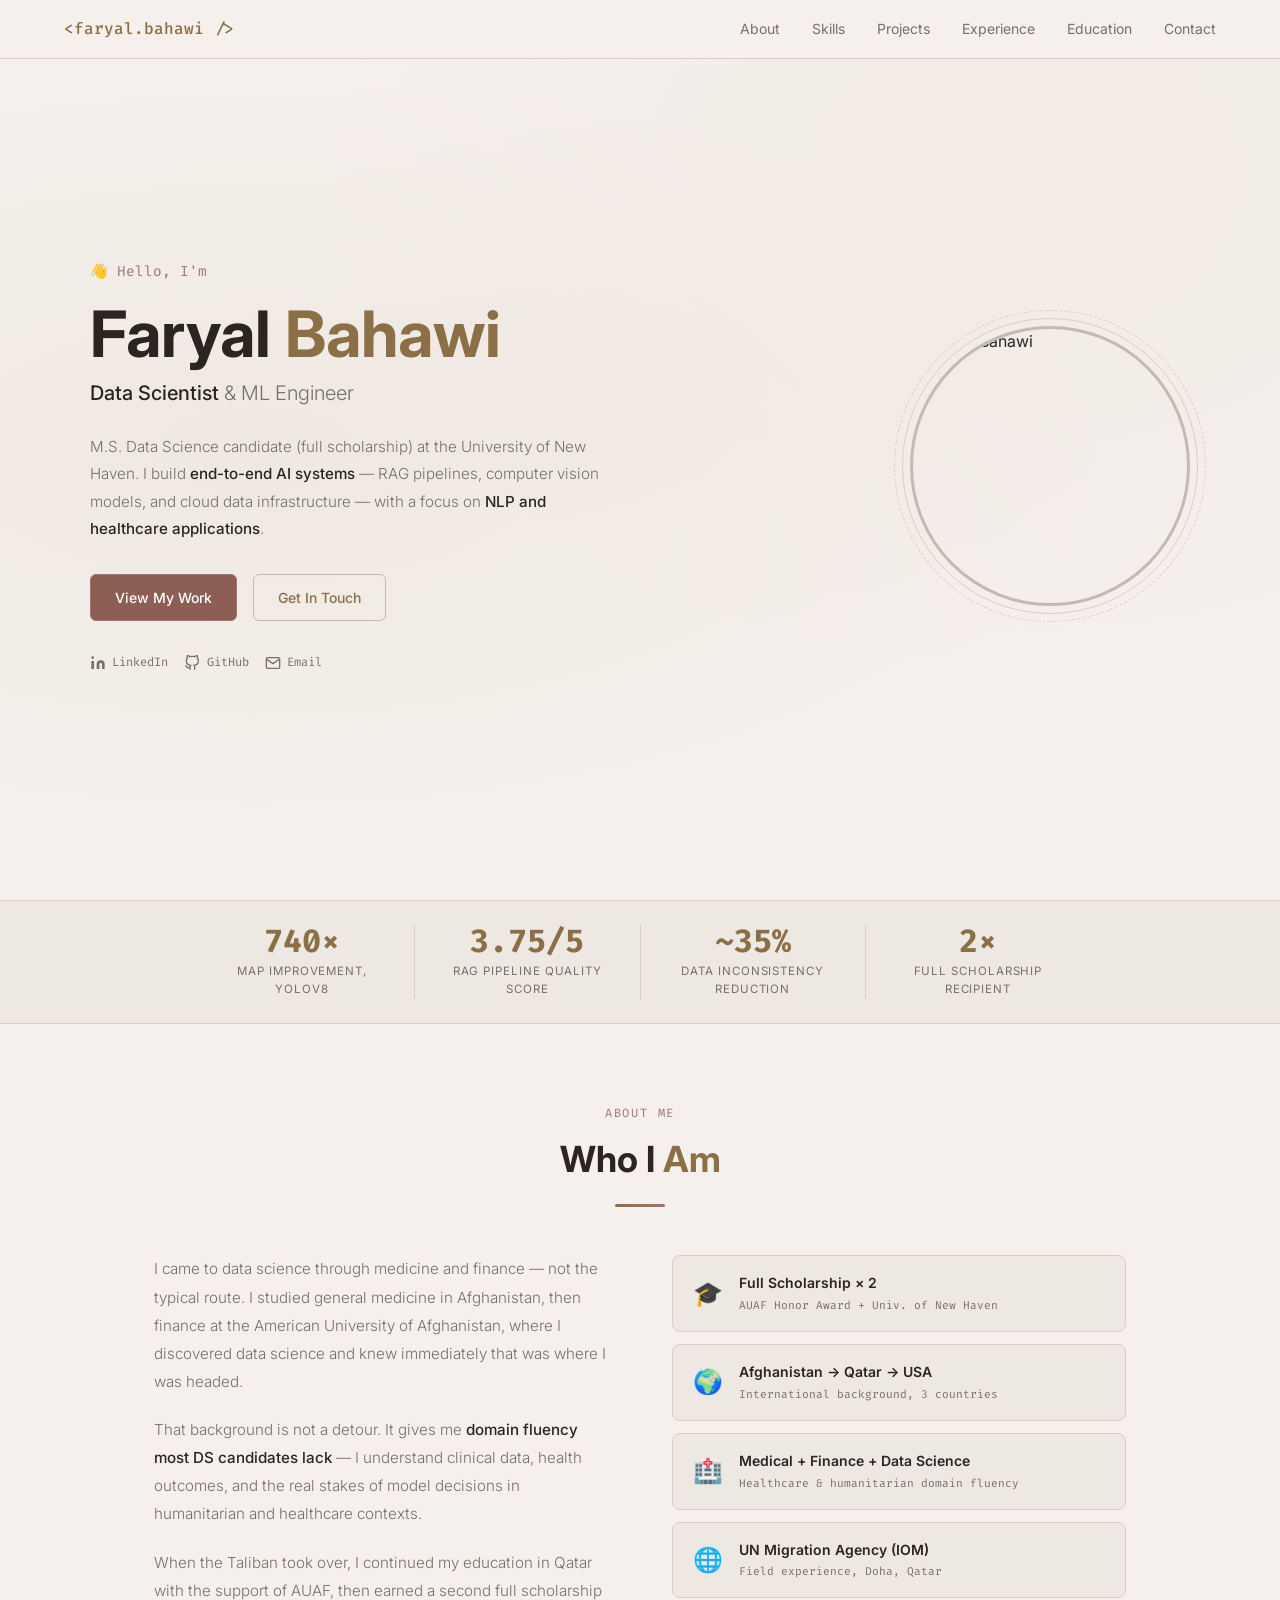
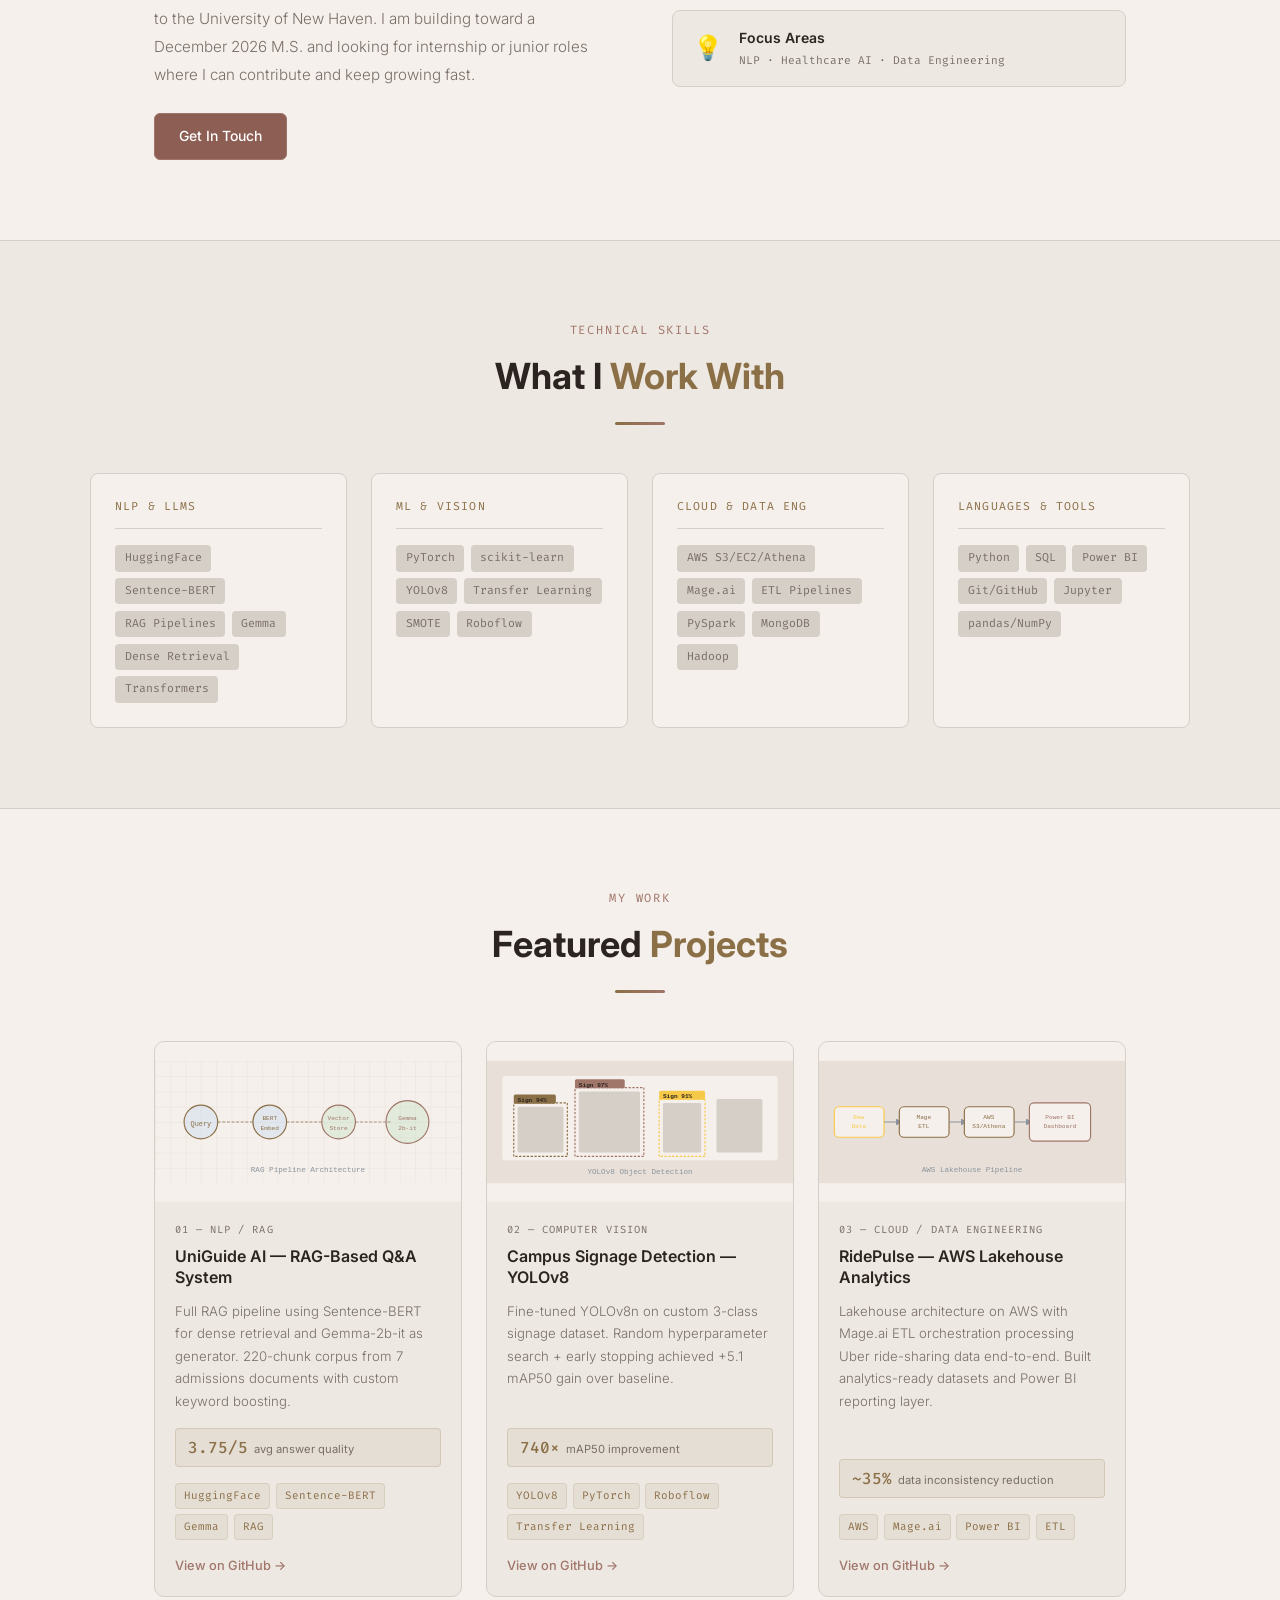
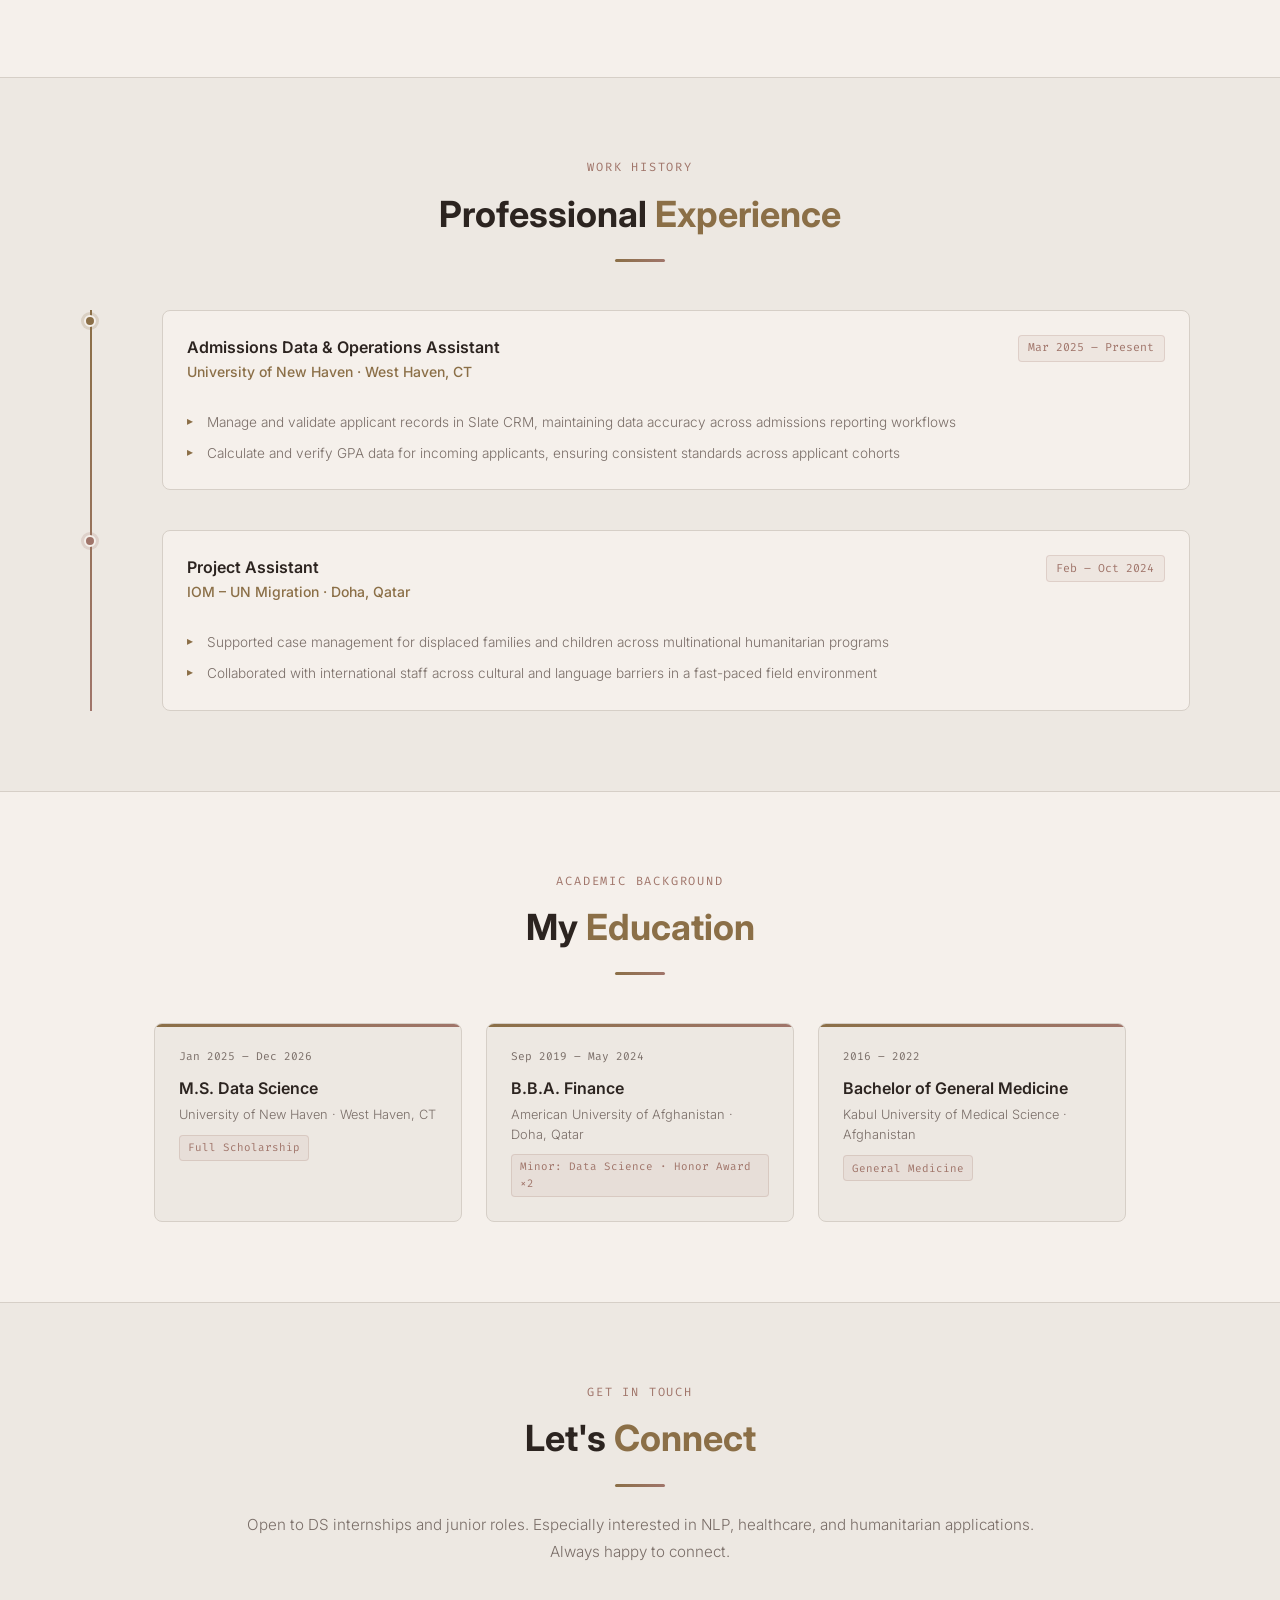
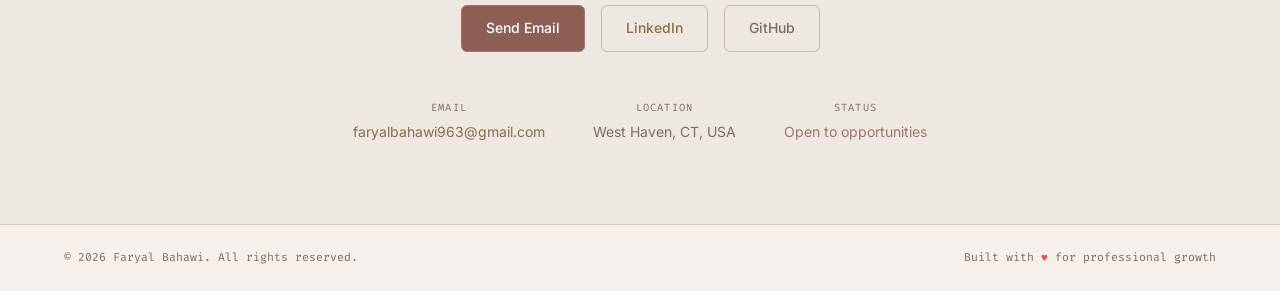
==== commit 4667ca05: "Add files via upload" ====
--- a/index.html
+++ b/index.html
@@ -9,146 +9,146 @@
 <style>
 *,*::before,*::after{box-sizing:border-box;margin:0;padding:0}
 html{scroll-behavior:smooth}
-body{background:#0d1117;color:#e6edf3;font-family:'Inter',sans-serif;font-size:16px;line-height:1.6;overflow-x:hidden}
+body{background:#f5f0eb;color:#2c2420;font-family:'Inter',sans-serif;font-size:16px;line-height:1.6;overflow-x:hidden}
 
 /* SCROLLBAR */
 ::-webkit-scrollbar{width:6px}
-::-webkit-scrollbar-track{background:#0d1117}
-::-webkit-scrollbar-thumb{background:#30363d;border-radius:3px}
+::-webkit-scrollbar-track{background:#f5f0eb}
+::-webkit-scrollbar-thumb{background:#c4bab2;border-radius:3px}
 
 /* NAV */
-nav{position:fixed;top:0;left:0;right:0;z-index:100;display:flex;justify-content:space-between;align-items:center;padding:1rem 5%;background:rgba(13,17,23,0.95);backdrop-filter:blur(10px);border-bottom:1px solid #21262d}
-.nav-logo{font-family:'Fira Code',monospace;font-size:1rem;color:#58a6ff;text-decoration:none;font-weight:500}
+nav{position:fixed;top:0;left:0;right:0;z-index:100;display:flex;justify-content:space-between;align-items:center;padding:1rem 5%;background:rgba(245,240,235,0.97);backdrop-filter:blur(10px);border-bottom:1px solid #d6cfc7}
+.nav-logo{font-family:'Fira Code',monospace;font-size:1rem;color:#8b6f47;text-decoration:none;font-weight:500}
 .nav-links{display:flex;gap:2rem;list-style:none}
-.nav-links a{font-size:0.875rem;color:#8b949e;text-decoration:none;transition:color 0.2s;font-weight:400}
-.nav-links a:hover{color:#e6edf3}
+.nav-links a{font-size:0.875rem;color:#7a6e68;text-decoration:none;transition:color 0.2s;font-weight:400}
+.nav-links a:hover{color:#2c2420}
 
 /* HERO */
 .hero{min-height:100vh;display:flex;align-items:center;padding:6rem 5% 4rem;position:relative;overflow:hidden}
-.hero::before{content:'';position:absolute;top:0;left:0;right:0;bottom:0;background:radial-gradient(ellipse at 20% 50%,rgba(88,166,255,0.06) 0%,transparent 60%),radial-gradient(ellipse at 80% 20%,rgba(63,185,80,0.04) 0%,transparent 50%);pointer-events:none}
+.hero::before{content:'';position:absolute;top:0;left:0;right:0;bottom:0;background:radial-gradient(ellipse at 20% 50%,rgba(139,111,71,0.06) 0%,transparent 60%),radial-gradient(ellipse at 80% 20%,rgba(160,117,106,0.04) 0%,transparent 50%);pointer-events:none}
 .hero-inner{display:grid;grid-template-columns:1fr auto;gap:5rem;align-items:center;max-width:1100px;width:100%;margin:0 auto}
-.hero-greeting{font-family:'Fira Code',monospace;font-size:0.9rem;color:#3fb950;margin-bottom:1rem;opacity:0;animation:fadeUp 0.6s 0.1s ease forwards}
+.hero-greeting{font-family:'Fira Code',monospace;font-size:0.9rem;color:#a0756a;margin-bottom:1rem;opacity:0;animation:fadeUp 0.6s 0.1s ease forwards}
 .hero-name{font-size:clamp(2.5rem,5vw,4rem);font-weight:700;line-height:1.1;margin-bottom:0.5rem;opacity:0;animation:fadeUp 0.6s 0.2s ease forwards}
-.hero-name span{color:#58a6ff}
-.hero-title{font-size:1.25rem;font-weight:300;color:#8b949e;margin-bottom:1.5rem;opacity:0;animation:fadeUp 0.6s 0.3s ease forwards}
-.hero-title strong{color:#e6edf3;font-weight:500}
-.hero-desc{font-size:0.95rem;color:#8b949e;line-height:1.8;max-width:520px;margin-bottom:2rem;font-weight:300;opacity:0;animation:fadeUp 0.6s 0.4s ease forwards}
-.hero-desc b{color:#e6edf3;font-weight:500}
+.hero-name span{color:#8b6f47}
+.hero-title{font-size:1.25rem;font-weight:300;color:#7a6e68;margin-bottom:1.5rem;opacity:0;animation:fadeUp 0.6s 0.3s ease forwards}
+.hero-title strong{color:#2c2420;font-weight:500}
+.hero-desc{font-size:0.95rem;color:#7a6e68;line-height:1.8;max-width:520px;margin-bottom:2rem;font-weight:300;opacity:0;animation:fadeUp 0.6s 0.4s ease forwards}
+.hero-desc b{color:#2c2420;font-weight:500}
 .hero-btns{display:flex;gap:1rem;flex-wrap:wrap;margin-bottom:2rem;opacity:0;animation:fadeUp 0.6s 0.5s ease forwards}
 .btn{font-size:0.875rem;font-weight:500;padding:0.7rem 1.5rem;text-decoration:none;border-radius:6px;transition:all 0.2s;display:inline-flex;align-items:center;gap:0.5rem;cursor:pointer}
-.btn-primary{background:#238636;color:#fff;border:1px solid #2ea043}
-.btn-primary:hover{background:#2ea043}
-.btn-outline{background:transparent;color:#58a6ff;border:1px solid #30363d}
-.btn-outline:hover{border-color:#58a6ff;background:rgba(88,166,255,0.06)}
-.btn-ghost{background:transparent;color:#8b949e;border:1px solid #30363d}
-.btn-ghost:hover{border-color:#8b949e;color:#e6edf3}
+.btn-primary{background:#8c5e54;color:#fff;border:1px solid #a0756a}
+.btn-primary:hover{background:#a0756a}
+.btn-outline{background:transparent;color:#8b6f47;border:1px solid #c4bab2}
+.btn-outline:hover{border-color:#8b6f47;background:rgba(139,111,71,0.06)}
+.btn-ghost{background:transparent;color:#7a6e68;border:1px solid #c4bab2}
+.btn-ghost:hover{border-color:#7a6e68;color:#2c2420}
 .hero-socials{display:flex;gap:1rem;opacity:0;animation:fadeUp 0.6s 0.6s ease forwards}
-.social-link{display:flex;align-items:center;gap:0.4rem;font-family:'Fira Code',monospace;font-size:0.75rem;color:#8b949e;text-decoration:none;transition:color 0.2s}
-.social-link:hover{color:#58a6ff}
+.social-link{display:flex;align-items:center;gap:0.4rem;font-family:'Fira Code',monospace;font-size:0.75rem;color:#7a6e68;text-decoration:none;transition:color 0.2s}
+.social-link:hover{color:#8b6f47}
 .hero-photo-wrap{opacity:0;animation:fadeUp 0.6s 0.3s ease forwards;flex-shrink:0}
-.hero-photo{width:280px;height:280px;border-radius:50%;object-fit:cover;object-position:center top;border:3px solid #30363d;display:block;filter:grayscale(10%)}
+.hero-photo{width:280px;height:280px;border-radius:50%;object-fit:cover;object-position:center top;border:3px solid #c4bab2;display:block;filter:grayscale(10%)}
 .hero-photo-ring{position:relative;display:inline-block}
-.hero-photo-ring::before{content:'';position:absolute;inset:-8px;border-radius:50%;border:1px solid #21262d;animation:spin 20s linear infinite}
-.hero-photo-ring::after{content:'';position:absolute;inset:-16px;border-radius:50%;border:1px dashed #21262d;animation:spin 30s linear infinite reverse}
+.hero-photo-ring::before{content:'';position:absolute;inset:-8px;border-radius:50%;border:1px solid #d6cfc7;animation:spin 20s linear infinite}
+.hero-photo-ring::after{content:'';position:absolute;inset:-16px;border-radius:50%;border:1px dashed #d6cfc7;animation:spin 30s linear infinite reverse}
 @keyframes spin{to{transform:rotate(360deg)}}
 
 /* STATS BAR */
-.stats-bar{background:#161b22;border-top:1px solid #21262d;border-bottom:1px solid #21262d;padding:1.5rem 5%}
+.stats-bar{background:#ede8e2;border-top:1px solid #d6cfc7;border-bottom:1px solid #d6cfc7;padding:1.5rem 5%}
 .stats-inner{display:flex;justify-content:center;gap:0;max-width:900px;margin:0 auto}
-.stat-item{flex:1;text-align:center;padding:0 2rem;border-right:1px solid #21262d}
+.stat-item{flex:1;text-align:center;padding:0 2rem;border-right:1px solid #d6cfc7}
 .stat-item:last-child{border-right:none}
-.stat-value{font-size:2rem;font-weight:700;color:#58a6ff;font-family:'Fira Code',monospace;line-height:1}
-.stat-label{font-size:0.72rem;color:#8b949e;text-transform:uppercase;letter-spacing:0.08em;margin-top:0.3rem}
+.stat-value{font-size:2rem;font-weight:700;color:#8b6f47;font-family:'Fira Code',monospace;line-height:1}
+.stat-label{font-size:0.72rem;color:#7a6e68;text-transform:uppercase;letter-spacing:0.08em;margin-top:0.3rem}
 
 /* SECTIONS */
 section{padding:5rem 5%;max-width:1100px;margin:0 auto}
 .section-header{text-align:center;margin-bottom:3rem}
-.section-tag{font-family:'Fira Code',monospace;font-size:0.75rem;color:#3fb950;letter-spacing:0.15em;text-transform:uppercase;margin-bottom:0.5rem}
-h2{font-size:clamp(1.75rem,3vw,2.25rem);font-weight:700;color:#e6edf3}
-h2 span{color:#58a6ff}
-.section-line{width:50px;height:3px;background:linear-gradient(90deg,#58a6ff,#3fb950);margin:1rem auto 0;border-radius:2px}
+.section-tag{font-family:'Fira Code',monospace;font-size:0.75rem;color:#a0756a;letter-spacing:0.15em;text-transform:uppercase;margin-bottom:0.5rem}
+h2{font-size:clamp(1.75rem,3vw,2.25rem);font-weight:700;color:#2c2420}
+h2 span{color:#8b6f47}
+.section-line{width:50px;height:3px;background:linear-gradient(90deg,#8b6f47,#a0756a);margin:1rem auto 0;border-radius:2px}
 
 /* ABOUT */
 .about-grid{display:grid;grid-template-columns:1fr 1fr;gap:4rem;align-items:start}
-.about-text p{color:#8b949e;font-weight:300;line-height:1.85;margin-bottom:1.25rem;font-size:0.95rem}
-.about-text p b{color:#e6edf3;font-weight:500}
+.about-text p{color:#7a6e68;font-weight:300;line-height:1.85;margin-bottom:1.25rem;font-size:0.95rem}
+.about-text p b{color:#2c2420;font-weight:500}
 .about-cards{display:flex;flex-direction:column;gap:0.75rem}
-.about-card{background:#161b22;border:1px solid #21262d;border-radius:8px;padding:1rem 1.25rem;display:flex;align-items:center;gap:1rem;transition:border-color 0.2s,transform 0.2s}
-.about-card:hover{border-color:#30363d;transform:translateX(4px)}
+.about-card{background:#ede8e2;border:1px solid #d6cfc7;border-radius:8px;padding:1rem 1.25rem;display:flex;align-items:center;gap:1rem;transition:border-color 0.2s,transform 0.2s}
+.about-card:hover{border-color:#c4bab2;transform:translateX(4px)}
 .about-card-icon{font-size:1.5rem;flex-shrink:0}
-.about-card-title{font-size:0.875rem;font-weight:600;color:#e6edf3;margin-bottom:0.15rem}
-.about-card-sub{font-family:'Fira Code',monospace;font-size:0.7rem;color:#8b949e}
+.about-card-title{font-size:0.875rem;font-weight:600;color:#2c2420;margin-bottom:0.15rem}
+.about-card-sub{font-family:'Fira Code',monospace;font-size:0.7rem;color:#7a6e68}
 
 /* SKILLS */
-.skills-full{background:#161b22;border-radius:0;border-top:1px solid #21262d;border-bottom:1px solid #21262d;padding:5rem 5%}
+.skills-full{background:#ede8e2;border-radius:0;border-top:1px solid #d6cfc7;border-bottom:1px solid #d6cfc7;padding:5rem 5%}
 .skills-full .section-header{max-width:1100px;margin:0 auto 3rem}
 .skills-grid{display:grid;grid-template-columns:repeat(4,1fr);gap:1.5rem;max-width:1100px;margin:0 auto}
-.skill-card{background:#0d1117;border:1px solid #21262d;border-radius:8px;padding:1.5rem;transition:border-color 0.2s,transform 0.2s}
-.skill-card:hover{border-color:#58a6ff;transform:translateY(-3px)}
-.skill-card-title{font-family:'Fira Code',monospace;font-size:0.72rem;color:#58a6ff;letter-spacing:0.1em;text-transform:uppercase;margin-bottom:1rem;padding-bottom:0.75rem;border-bottom:1px solid #21262d}
+.skill-card{background:#f5f0eb;border:1px solid #d6cfc7;border-radius:8px;padding:1.5rem;transition:border-color 0.2s,transform 0.2s}
+.skill-card:hover{border-color:#8b6f47;transform:translateY(-3px)}
+.skill-card-title{font-family:'Fira Code',monospace;font-size:0.72rem;color:#8b6f47;letter-spacing:0.1em;text-transform:uppercase;margin-bottom:1rem;padding-bottom:0.75rem;border-bottom:1px solid #d6cfc7}
 .skill-tags{display:flex;flex-wrap:wrap;gap:0.4rem}
-.skill-tag{font-size:0.72rem;color:#8b949e;background:#21262d;padding:0.25rem 0.6rem;border-radius:4px;font-family:'Fira Code',monospace}
+.skill-tag{font-size:0.72rem;color:#7a6e68;background:#d6cfc7;padding:0.25rem 0.6rem;border-radius:4px;font-family:'Fira Code',monospace}
 
 /* PROJECTS */
 .projects-grid{display:grid;grid-template-columns:repeat(3,1fr);gap:1.5rem}
-.project-card{background:#161b22;border:1px solid #21262d;border-radius:10px;overflow:hidden;transition:border-color 0.2s,transform 0.2s;display:flex;flex-direction:column}
-.project-card:hover{border-color:#30363d;transform:translateY(-4px)}
+.project-card{background:#ede8e2;border:1px solid #d6cfc7;border-radius:10px;overflow:hidden;transition:border-color 0.2s,transform 0.2s;display:flex;flex-direction:column}
+.project-card:hover{border-color:#c4bab2;transform:translateY(-4px)}
 .project-img{width:100%;height:160px;display:block;position:relative;overflow:hidden}
 .project-img svg{width:100%;height:100%}
 .project-body{padding:1.25rem;flex:1;display:flex;flex-direction:column}
-.project-label{font-family:'Fira Code',monospace;font-size:0.65rem;color:#8b949e;letter-spacing:0.1em;text-transform:uppercase;margin-bottom:0.5rem}
-.project-title{font-size:1rem;font-weight:600;color:#e6edf3;margin-bottom:0.75rem;line-height:1.3}
-.project-desc{font-size:0.825rem;color:#8b949e;line-height:1.7;font-weight:300;flex:1;margin-bottom:1rem}
-.project-metric-pill{display:inline-flex;align-items:baseline;gap:0.4rem;background:rgba(88,166,255,0.08);border:1px solid rgba(88,166,255,0.2);border-radius:4px;padding:0.35rem 0.75rem;margin-bottom:1rem}
-.pill-num{font-family:'Fira Code',monospace;font-size:1rem;font-weight:500;color:#58a6ff}
-.pill-label{font-size:0.7rem;color:#8b949e}
+.project-label{font-family:'Fira Code',monospace;font-size:0.65rem;color:#7a6e68;letter-spacing:0.1em;text-transform:uppercase;margin-bottom:0.5rem}
+.project-title{font-size:1rem;font-weight:600;color:#2c2420;margin-bottom:0.75rem;line-height:1.3}
+.project-desc{font-size:0.825rem;color:#7a6e68;line-height:1.7;font-weight:300;flex:1;margin-bottom:1rem}
+.project-metric-pill{display:inline-flex;align-items:baseline;gap:0.4rem;background:rgba(139,111,71,0.08);border:1px solid rgba(139,111,71,0.2);border-radius:4px;padding:0.35rem 0.75rem;margin-bottom:1rem}
+.pill-num{font-family:'Fira Code',monospace;font-size:1rem;font-weight:500;color:#8b6f47}
+.pill-label{font-size:0.7rem;color:#7a6e68}
 .project-tags{display:flex;flex-wrap:wrap;gap:0.35rem;margin-bottom:1rem}
-.project-tag{font-size:0.68rem;color:#58a6ff;background:rgba(88,166,255,0.08);border:1px solid rgba(88,166,255,0.15);border-radius:4px;padding:0.2rem 0.5rem;font-family:'Fira Code',monospace}
-.project-link{font-size:0.8rem;color:#3fb950;text-decoration:none;font-weight:500;display:inline-flex;align-items:center;gap:0.35rem;margin-top:auto}
+.project-tag{font-size:0.68rem;color:#8b6f47;background:rgba(139,111,71,0.08);border:1px solid rgba(139,111,71,0.15);border-radius:4px;padding:0.2rem 0.5rem;font-family:'Fira Code',monospace}
+.project-link{font-size:0.8rem;color:#a0756a;text-decoration:none;font-weight:500;display:inline-flex;align-items:center;gap:0.35rem;margin-top:auto}
 .project-link:hover{text-decoration:underline}
 
 /* EXPERIENCE */
-.exp-full{background:#161b22;border-top:1px solid #21262d;border-bottom:1px solid #21262d;padding:5rem 5%}
+.exp-full{background:#ede8e2;border-top:1px solid #d6cfc7;border-bottom:1px solid #d6cfc7;padding:5rem 5%}
 .exp-full .section-header{max-width:1100px;margin:0 auto 3rem}
 .exp-timeline{max-width:1100px;margin:0 auto;position:relative;padding-left:2rem}
-.exp-timeline::before{content:'';position:absolute;left:0;top:0;bottom:0;width:2px;background:linear-gradient(to bottom,#58a6ff,#3fb950)}
+.exp-timeline::before{content:'';position:absolute;left:0;top:0;bottom:0;width:2px;background:linear-gradient(to bottom,#8b6f47,#a0756a)}
 .exp-item{position:relative;padding:0 0 2.5rem 2.5rem}
 .exp-item:last-child{padding-bottom:0}
-.exp-dot{position:absolute;left:-2.4rem;top:0.3rem;width:12px;height:12px;border-radius:50%;background:#58a6ff;border:2px solid #0d1117;box-shadow:0 0 0 3px rgba(88,166,255,0.2)}
-.exp-card{background:#0d1117;border:1px solid #21262d;border-radius:8px;padding:1.5rem;transition:border-color 0.2s}
-.exp-card:hover{border-color:#30363d}
+.exp-dot{position:absolute;left:-2.4rem;top:0.3rem;width:12px;height:12px;border-radius:50%;background:#8b6f47;border:2px solid #f5f0eb;box-shadow:0 0 0 3px rgba(139,111,71,0.2)}
+.exp-card{background:#f5f0eb;border:1px solid #d6cfc7;border-radius:8px;padding:1.5rem;transition:border-color 0.2s}
+.exp-card:hover{border-color:#c4bab2}
 .exp-header{display:flex;justify-content:space-between;align-items:flex-start;margin-bottom:0.75rem;flex-wrap:wrap;gap:0.5rem}
-.exp-role{font-size:1rem;font-weight:600;color:#e6edf3}
-.exp-date{font-family:'Fira Code',monospace;font-size:0.72rem;color:#3fb950;background:rgba(63,185,80,0.08);border:1px solid rgba(63,185,80,0.2);padding:0.2rem 0.6rem;border-radius:4px;white-space:nowrap}
-.exp-org{font-size:0.875rem;color:#58a6ff;margin-bottom:1rem;font-weight:500}
+.exp-role{font-size:1rem;font-weight:600;color:#2c2420}
+.exp-date{font-family:'Fira Code',monospace;font-size:0.72rem;color:#a0756a;background:rgba(160,117,106,0.08);border:1px solid rgba(160,117,106,0.2);padding:0.2rem 0.6rem;border-radius:4px;white-space:nowrap}
+.exp-org{font-size:0.875rem;color:#8b6f47;margin-bottom:1rem;font-weight:500}
 .exp-bullets{list-style:none;display:flex;flex-direction:column;gap:0.5rem}
-.exp-bullets li{font-size:0.85rem;color:#8b949e;padding-left:1.25rem;position:relative;line-height:1.7;font-weight:300}
-.exp-bullets li::before{content:'▸';position:absolute;left:0;color:#58a6ff;font-size:0.75rem}
+.exp-bullets li{font-size:0.85rem;color:#7a6e68;padding-left:1.25rem;position:relative;line-height:1.7;font-weight:300}
+.exp-bullets li::before{content:'▸';position:absolute;left:0;color:#8b6f47;font-size:0.75rem}
 
 /* EDUCATION */
 .edu-grid{display:grid;grid-template-columns:repeat(3,1fr);gap:1.5rem}
-.edu-card{background:#161b22;border:1px solid #21262d;border-radius:8px;padding:1.5rem;transition:border-color 0.2s,transform 0.2s;position:relative;overflow:hidden}
-.edu-card::before{content:'';position:absolute;top:0;left:0;right:0;height:3px;background:linear-gradient(90deg,#58a6ff,#3fb950)}
-.edu-card:hover{border-color:#30363d;transform:translateY(-3px)}
-.edu-year{font-family:'Fira Code',monospace;font-size:0.7rem;color:#8b949e;margin-bottom:0.75rem}
-.edu-degree{font-size:1rem;font-weight:600;color:#e6edf3;margin-bottom:0.35rem;line-height:1.3}
-.edu-school{font-size:0.8rem;color:#8b949e;margin-bottom:0.5rem;font-weight:300}
-.edu-badge{font-family:'Fira Code',monospace;font-size:0.68rem;color:#3fb950;background:rgba(63,185,80,0.08);border:1px solid rgba(63,185,80,0.2);border-radius:4px;padding:0.2rem 0.5rem;display:inline-block}
+.edu-card{background:#ede8e2;border:1px solid #d6cfc7;border-radius:8px;padding:1.5rem;transition:border-color 0.2s,transform 0.2s;position:relative;overflow:hidden}
+.edu-card::before{content:'';position:absolute;top:0;left:0;right:0;height:3px;background:linear-gradient(90deg,#8b6f47,#a0756a)}
+.edu-card:hover{border-color:#c4bab2;transform:translateY(-3px)}
+.edu-year{font-family:'Fira Code',monospace;font-size:0.7rem;color:#7a6e68;margin-bottom:0.75rem}
+.edu-degree{font-size:1rem;font-weight:600;color:#2c2420;margin-bottom:0.35rem;line-height:1.3}
+.edu-school{font-size:0.8rem;color:#7a6e68;margin-bottom:0.5rem;font-weight:300}
+.edu-badge{font-family:'Fira Code',monospace;font-size:0.68rem;color:#a0756a;background:rgba(160,117,106,0.08);border:1px solid rgba(160,117,106,0.2);border-radius:4px;padding:0.2rem 0.5rem;display:inline-block}
 
 /* CONTACT */
-.contact-full{background:#161b22;border-top:1px solid #21262d;padding:5rem 5%}
+.contact-full{background:#ede8e2;border-top:1px solid #d6cfc7;padding:5rem 5%}
 .contact-inner{max-width:800px;margin:0 auto;text-align:center}
 .contact-inner .section-header{margin-bottom:1.5rem}
-.contact-sub{color:#8b949e;font-size:0.95rem;font-weight:300;line-height:1.8;margin-bottom:2.5rem}
+.contact-sub{color:#7a6e68;font-size:0.95rem;font-weight:300;line-height:1.8;margin-bottom:2.5rem}
 .contact-btns{display:flex;justify-content:center;gap:1rem;flex-wrap:wrap;margin-bottom:3rem}
 .contact-info{display:flex;justify-content:center;gap:3rem;flex-wrap:wrap}
 .contact-info-item{display:flex;flex-direction:column;align-items:center;gap:0.3rem}
-.contact-info-label{font-family:'Fira Code',monospace;font-size:0.65rem;color:#8b949e;text-transform:uppercase;letter-spacing:0.1em}
-.contact-info-value{font-size:0.875rem;color:#58a6ff;text-decoration:none}
+.contact-info-label{font-family:'Fira Code',monospace;font-size:0.65rem;color:#7a6e68;text-transform:uppercase;letter-spacing:0.1em}
+.contact-info-value{font-size:0.875rem;color:#8b6f47;text-decoration:none}
 .contact-info-value:hover{text-decoration:underline}
 
-footer{border-top:1px solid #21262d;padding:1.5rem 5%;display:flex;justify-content:space-between;align-items:center}
-footer p{font-family:'Fira Code',monospace;font-size:0.72rem;color:#8b949e}
+footer{border-top:1px solid #d6cfc7;padding:1.5rem 5%;display:flex;justify-content:space-between;align-items:center}
+footer p{font-family:'Fira Code',monospace;font-size:0.72rem;color:#7a6e68}
 footer p span{color:#e6555a}
 
 @keyframes fadeUp{from{opacity:0;transform:translateY(20px)}to{opacity:1;transform:translateY(0)}}
@@ -368,28 +368,28 @@
     <!-- Project 1: RAG -->
     <div class="project-card">
       <div class="project-img">
-        <svg viewBox="0 0 400 160" xmlns="http://www.w3.org/2000/svg" style="background:#0d1117">
+        <svg viewBox="0 0 400 160" xmlns="http://www.w3.org/2000/svg" style="background:#f5f0eb">
           <defs>
             <pattern id="grid" width="20" height="20" patternUnits="userSpaceOnUse">
-              <path d="M 20 0 L 0 0 0 20" fill="none" stroke="#21262d" stroke-width="0.5"/>
+              <path d="M 20 0 L 0 0 0 20" fill="none" stroke="#d6cfc7" stroke-width="0.5"/>
             </pattern>
           </defs>
           <rect width="400" height="160" fill="url(#grid)"/>
           <!-- nodes -->
-          <circle cx="60" cy="80" r="22" fill="rgba(88,166,255,0.12)" stroke="#58a6ff" stroke-width="1.5"/>
-          <text x="60" y="85" text-anchor="middle" fill="#58a6ff" font-size="9" font-family="monospace">Query</text>
-          <line x1="82" y1="80" x2="128" y2="80" stroke="#58a6ff" stroke-width="1" stroke-dasharray="4,2"/>
-          <circle cx="150" cy="80" r="22" fill="rgba(88,166,255,0.12)" stroke="#58a6ff" stroke-width="1.5"/>
-          <text x="150" y="78" text-anchor="middle" fill="#58a6ff" font-size="8" font-family="monospace">BERT</text>
-          <text x="150" y="90" text-anchor="middle" fill="#58a6ff" font-size="8" font-family="monospace">Embed</text>
-          <line x1="172" y1="80" x2="218" y2="80" stroke="#58a6ff" stroke-width="1" stroke-dasharray="4,2"/>
-          <circle cx="240" cy="80" r="22" fill="rgba(63,185,80,0.1)" stroke="#3fb950" stroke-width="1.5"/>
-          <text x="240" y="78" text-anchor="middle" fill="#3fb950" font-size="8" font-family="monospace">Vector</text>
-          <text x="240" y="90" text-anchor="middle" fill="#3fb950" font-size="8" font-family="monospace">Store</text>
-          <line x1="262" y1="80" x2="308" y2="80" stroke="#3fb950" stroke-width="1" stroke-dasharray="4,2"/>
-          <circle cx="330" cy="80" r="28" fill="rgba(63,185,80,0.1)" stroke="#3fb950" stroke-width="1.5"/>
-          <text x="330" y="78" text-anchor="middle" fill="#3fb950" font-size="8" font-family="monospace">Gemma</text>
-          <text x="330" y="90" text-anchor="middle" fill="#3fb950" font-size="8" font-family="monospace">2b-it</text>
+          <circle cx="60" cy="80" r="22" fill="rgba(88,166,255,0.12)" stroke="#8b6f47" stroke-width="1.5"/>
+          <text x="60" y="85" text-anchor="middle" fill="#8b6f47" font-size="9" font-family="monospace">Query</text>
+          <line x1="82" y1="80" x2="128" y2="80" stroke="#8b6f47" stroke-width="1" stroke-dasharray="4,2"/>
+          <circle cx="150" cy="80" r="22" fill="rgba(88,166,255,0.12)" stroke="#8b6f47" stroke-width="1.5"/>
+          <text x="150" y="78" text-anchor="middle" fill="#8b6f47" font-size="8" font-family="monospace">BERT</text>
+          <text x="150" y="90" text-anchor="middle" fill="#8b6f47" font-size="8" font-family="monospace">Embed</text>
+          <line x1="172" y1="80" x2="218" y2="80" stroke="#8b6f47" stroke-width="1" stroke-dasharray="4,2"/>
+          <circle cx="240" cy="80" r="22" fill="rgba(63,185,80,0.1)" stroke="#a0756a" stroke-width="1.5"/>
+          <text x="240" y="78" text-anchor="middle" fill="#a0756a" font-size="8" font-family="monospace">Vector</text>
+          <text x="240" y="90" text-anchor="middle" fill="#a0756a" font-size="8" font-family="monospace">Store</text>
+          <line x1="262" y1="80" x2="308" y2="80" stroke="#a0756a" stroke-width="1" stroke-dasharray="4,2"/>
+          <circle cx="330" cy="80" r="28" fill="rgba(63,185,80,0.1)" stroke="#a0756a" stroke-width="1.5"/>
+          <text x="330" y="78" text-anchor="middle" fill="#a0756a" font-size="8" font-family="monospace">Gemma</text>
+          <text x="330" y="90" text-anchor="middle" fill="#a0756a" font-size="8" font-family="monospace">2b-it</text>
           <text x="200" y="145" text-anchor="middle" fill="#8b949e" font-size="10" font-family="monospace">RAG Pipeline Architecture</text>
         </svg>
       </div>
@@ -414,25 +414,25 @@
     <!-- Project 2: YOLOv8 -->
     <div class="project-card">
       <div class="project-img">
-        <svg viewBox="0 0 400 160" xmlns="http://www.w3.org/2000/svg" style="background:#0d1117">
-          <rect width="400" height="160" fill="#0d1117"/>
+        <svg viewBox="0 0 400 160" xmlns="http://www.w3.org/2000/svg" style="background:#f5f0eb">
+          <rect width="400" height="160" fill="#e8e0d8"/>
           <!-- simulated image with bounding boxes -->
-          <rect x="20" y="20" width="360" height="110" fill="#161b22" rx="4"/>
+          <rect x="20" y="20" width="360" height="110" fill="#f5f0eb" rx="4"/>
           <!-- fake building shapes -->
-          <rect x="40" y="60" width="60" height="60" fill="#21262d" rx="2"/>
-          <rect x="120" y="40" width="80" height="80" fill="#21262d" rx="2"/>
-          <rect x="230" y="55" width="50" height="65" fill="#21262d" rx="2"/>
-          <rect x="300" y="50" width="60" height="70" fill="#21262d" rx="2"/>
+          <rect x="40" y="60" width="60" height="60" fill="#d6cfc7" rx="2"/>
+          <rect x="120" y="40" width="80" height="80" fill="#d6cfc7" rx="2"/>
+          <rect x="230" y="55" width="50" height="65" fill="#d6cfc7" rx="2"/>
+          <rect x="300" y="50" width="60" height="70" fill="#d6cfc7" rx="2"/>
           <!-- bounding boxes -->
-          <rect x="35" y="55" width="70" height="70" fill="none" stroke="#58a6ff" stroke-width="1.5" stroke-dasharray="3,2"/>
-          <rect x="35" y="44" width="55" height="12" fill="#58a6ff" rx="2"/>
-          <text x="40" y="54" fill="#0d1117" font-size="8" font-family="monospace" font-weight="bold">Sign 94%</text>
-          <rect x="115" y="35" width="90" height="90" fill="none" stroke="#3fb950" stroke-width="1.5" stroke-dasharray="3,2"/>
-          <rect x="115" y="24" width="65" height="12" fill="#3fb950" rx="2"/>
-          <text x="120" y="34" fill="#0d1117" font-size="8" font-family="monospace" font-weight="bold">Sign 97%</text>
+          <rect x="35" y="55" width="70" height="70" fill="none" stroke="#8b6f47" stroke-width="1.5" stroke-dasharray="3,2"/>
+          <rect x="35" y="44" width="55" height="12" fill="#8b6f47" rx="2"/>
+          <text x="40" y="54" fill="#2c2420" font-size="8" font-family="monospace" font-weight="bold">Sign 94%</text>
+          <rect x="115" y="35" width="90" height="90" fill="none" stroke="#a0756a" stroke-width="1.5" stroke-dasharray="3,2"/>
+          <rect x="115" y="24" width="65" height="12" fill="#a0756a" rx="2"/>
+          <text x="120" y="34" fill="#2c2420" font-size="8" font-family="monospace" font-weight="bold">Sign 97%</text>
           <rect x="225" y="50" width="60" height="75" fill="none" stroke="#f7c948" stroke-width="1.5" stroke-dasharray="3,2"/>
           <rect x="225" y="39" width="60" height="12" fill="#f7c948" rx="2"/>
-          <text x="230" y="49" fill="#0d1117" font-size="8" font-family="monospace" font-weight="bold">Sign 91%</text>
+          <text x="230" y="49" fill="#2c2420" font-size="8" font-family="monospace" font-weight="bold">Sign 91%</text>
           <text x="200" y="148" text-anchor="middle" fill="#8b949e" font-size="10" font-family="monospace">YOLOv8 Object Detection</text>
         </svg>
       </div>
@@ -457,24 +457,24 @@
     <!-- Project 3: AWS -->
     <div class="project-card">
       <div class="project-img">
-        <svg viewBox="0 0 400 160" xmlns="http://www.w3.org/2000/svg" style="background:#0d1117">
-          <rect width="400" height="160" fill="#0d1117"/>
+        <svg viewBox="0 0 400 160" xmlns="http://www.w3.org/2000/svg" style="background:#f5f0eb">
+          <rect width="400" height="160" fill="#e8e0d8"/>
           <!-- pipeline flow -->
-          <rect x="20" y="60" width="65" height="40" rx="6" fill="#161b22" stroke="#f7c948" stroke-width="1.5"/>
+          <rect x="20" y="60" width="65" height="40" rx="6" fill="#f5f0eb" stroke="#f7c948" stroke-width="1.5"/>
           <text x="52" y="76" text-anchor="middle" fill="#f7c948" font-size="8" font-family="monospace">Raw</text>
           <text x="52" y="88" text-anchor="middle" fill="#f7c948" font-size="8" font-family="monospace">Data</text>
           <path d="M85 80 L105 80" stroke="#8b949e" stroke-width="1.5" marker-end="url(#arr)"/>
-          <rect x="105" y="60" width="65" height="40" rx="6" fill="#161b22" stroke="#58a6ff" stroke-width="1.5"/>
-          <text x="137" y="76" text-anchor="middle" fill="#58a6ff" font-size="8" font-family="monospace">Mage</text>
-          <text x="137" y="88" text-anchor="middle" fill="#58a6ff" font-size="8" font-family="monospace">ETL</text>
+          <rect x="105" y="60" width="65" height="40" rx="6" fill="#f5f0eb" stroke="#8b6f47" stroke-width="1.5"/>
+          <text x="137" y="76" text-anchor="middle" fill="#8b6f47" font-size="8" font-family="monospace">Mage</text>
+          <text x="137" y="88" text-anchor="middle" fill="#8b6f47" font-size="8" font-family="monospace">ETL</text>
           <path d="M170 80 L190 80" stroke="#8b949e" stroke-width="1.5" marker-end="url(#arr)"/>
-          <rect x="190" y="60" width="65" height="40" rx="6" fill="#161b22" stroke="#58a6ff" stroke-width="1.5"/>
-          <text x="222" y="76" text-anchor="middle" fill="#58a6ff" font-size="8" font-family="monospace">AWS</text>
-          <text x="222" y="88" text-anchor="middle" fill="#58a6ff" font-size="8" font-family="monospace">S3/Athena</text>
+          <rect x="190" y="60" width="65" height="40" rx="6" fill="#f5f0eb" stroke="#8b6f47" stroke-width="1.5"/>
+          <text x="222" y="76" text-anchor="middle" fill="#8b6f47" font-size="8" font-family="monospace">AWS</text>
+          <text x="222" y="88" text-anchor="middle" fill="#8b6f47" font-size="8" font-family="monospace">S3/Athena</text>
           <path d="M255 80 L275 80" stroke="#8b949e" stroke-width="1.5" marker-end="url(#arr)"/>
-          <rect x="275" y="55" width="80" height="50" rx="6" fill="#161b22" stroke="#3fb950" stroke-width="1.5"/>
-          <text x="315" y="76" text-anchor="middle" fill="#3fb950" font-size="8" font-family="monospace">Power BI</text>
-          <text x="315" y="88" text-anchor="middle" fill="#3fb950" font-size="8" font-family="monospace">Dashboard</text>
+          <rect x="275" y="55" width="80" height="50" rx="6" fill="#f5f0eb" stroke="#a0756a" stroke-width="1.5"/>
+          <text x="315" y="76" text-anchor="middle" fill="#a0756a" font-size="8" font-family="monospace">Power BI</text>
+          <text x="315" y="88" text-anchor="middle" fill="#a0756a" font-size="8" font-family="monospace">Dashboard</text>
           <defs>
             <marker id="arr" markerWidth="6" markerHeight="6" refX="3" refY="3" orient="auto">
               <path d="M0,0 L6,3 L0,6 Z" fill="#8b949e"/>
@@ -529,7 +529,7 @@
       </div>
     </div>
     <div class="exp-item">
-      <div class="exp-dot" style="background:#3fb950;box-shadow:0 0 0 3px rgba(63,185,80,0.2)"></div>
+      <div class="exp-dot" style="background:#a0756a;box-shadow:0 0 0 3px rgba(160,117,106,0.2)"></div>
       <div class="exp-card">
         <div class="exp-header">
           <div>
@@ -597,11 +597,11 @@
       </div>
       <div class="contact-info-item">
         <div class="contact-info-label">Location</div>
-        <span class="contact-info-value" style="color:#8b949e">West Haven, CT, USA</span>
+        <span class="contact-info-value" style="color:#7a6e68">West Haven, CT, USA</span>
       </div>
       <div class="contact-info-item">
         <div class="contact-info-label">Status</div>
-        <span class="contact-info-value" style="color:#3fb950">Open to opportunities</span>
+        <span class="contact-info-value" style="color:#a0756a">Open to opportunities</span>
       </div>
     </div>
   </div>
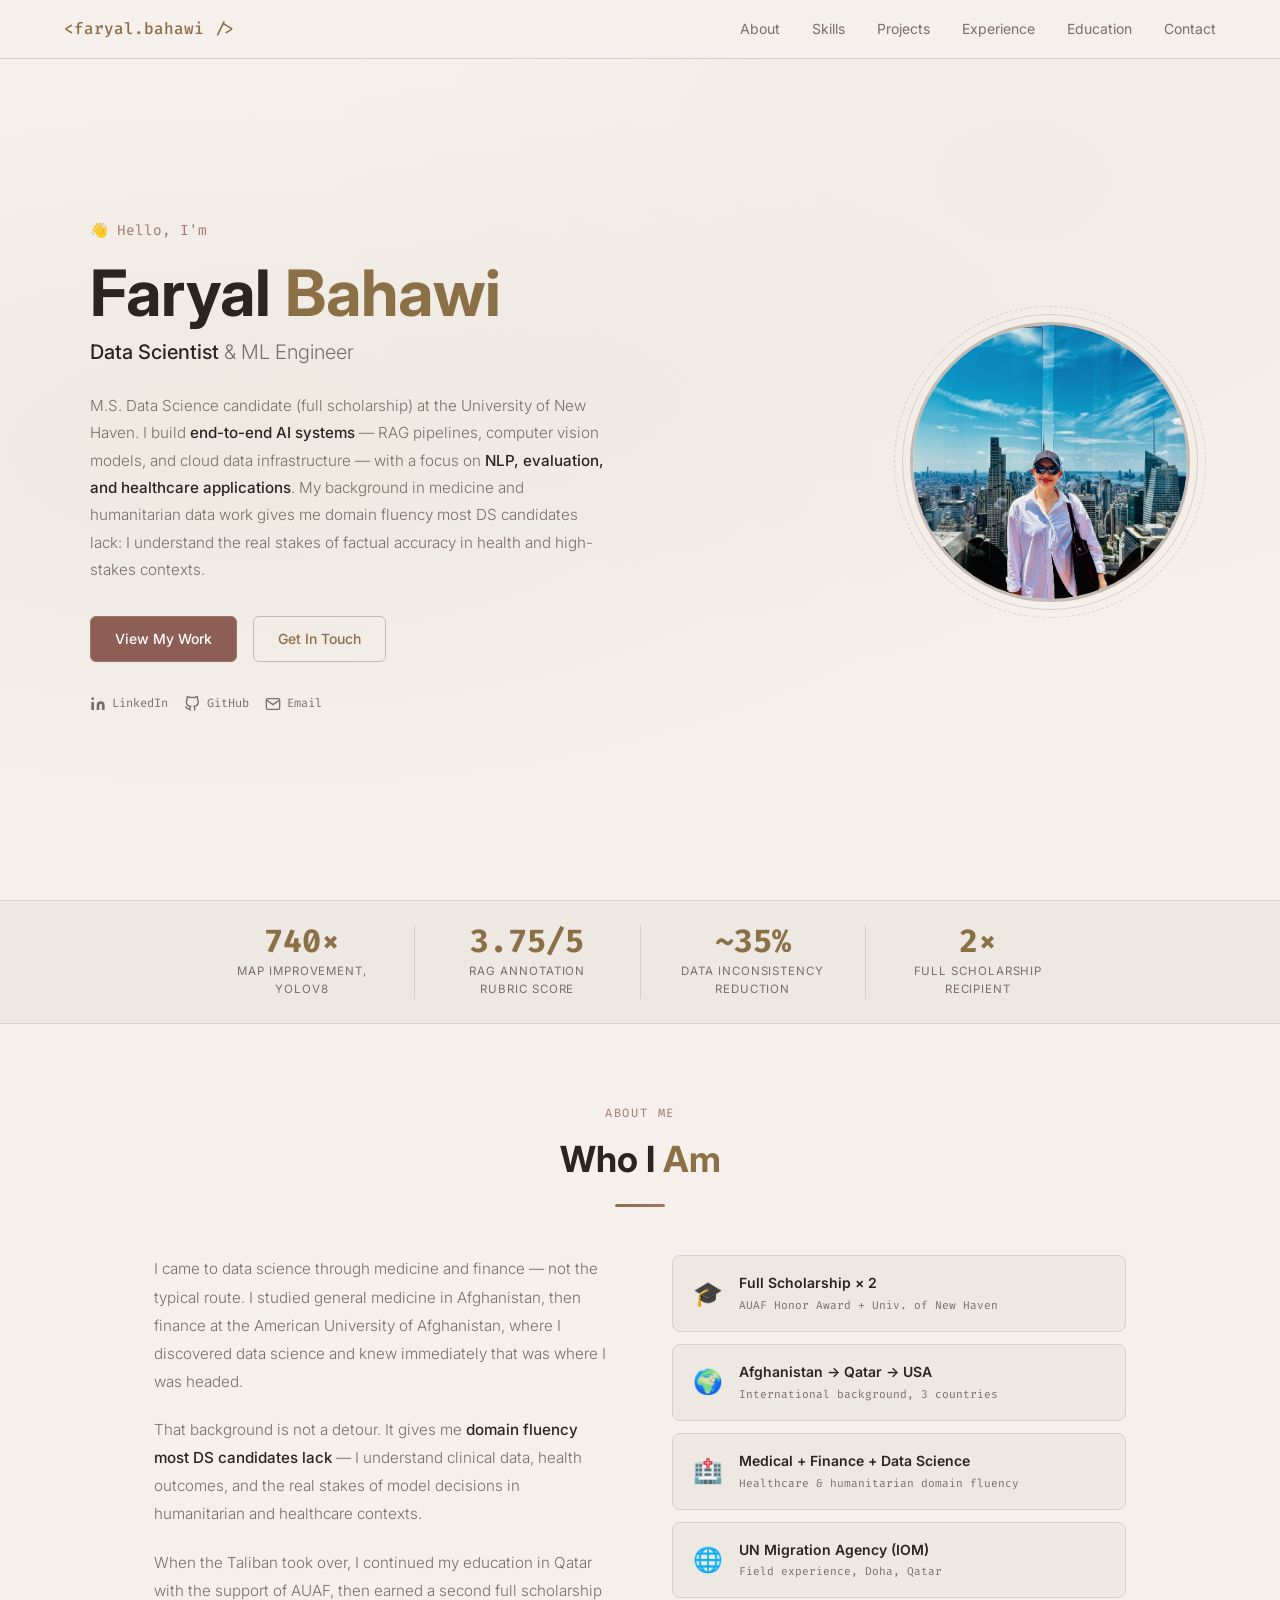
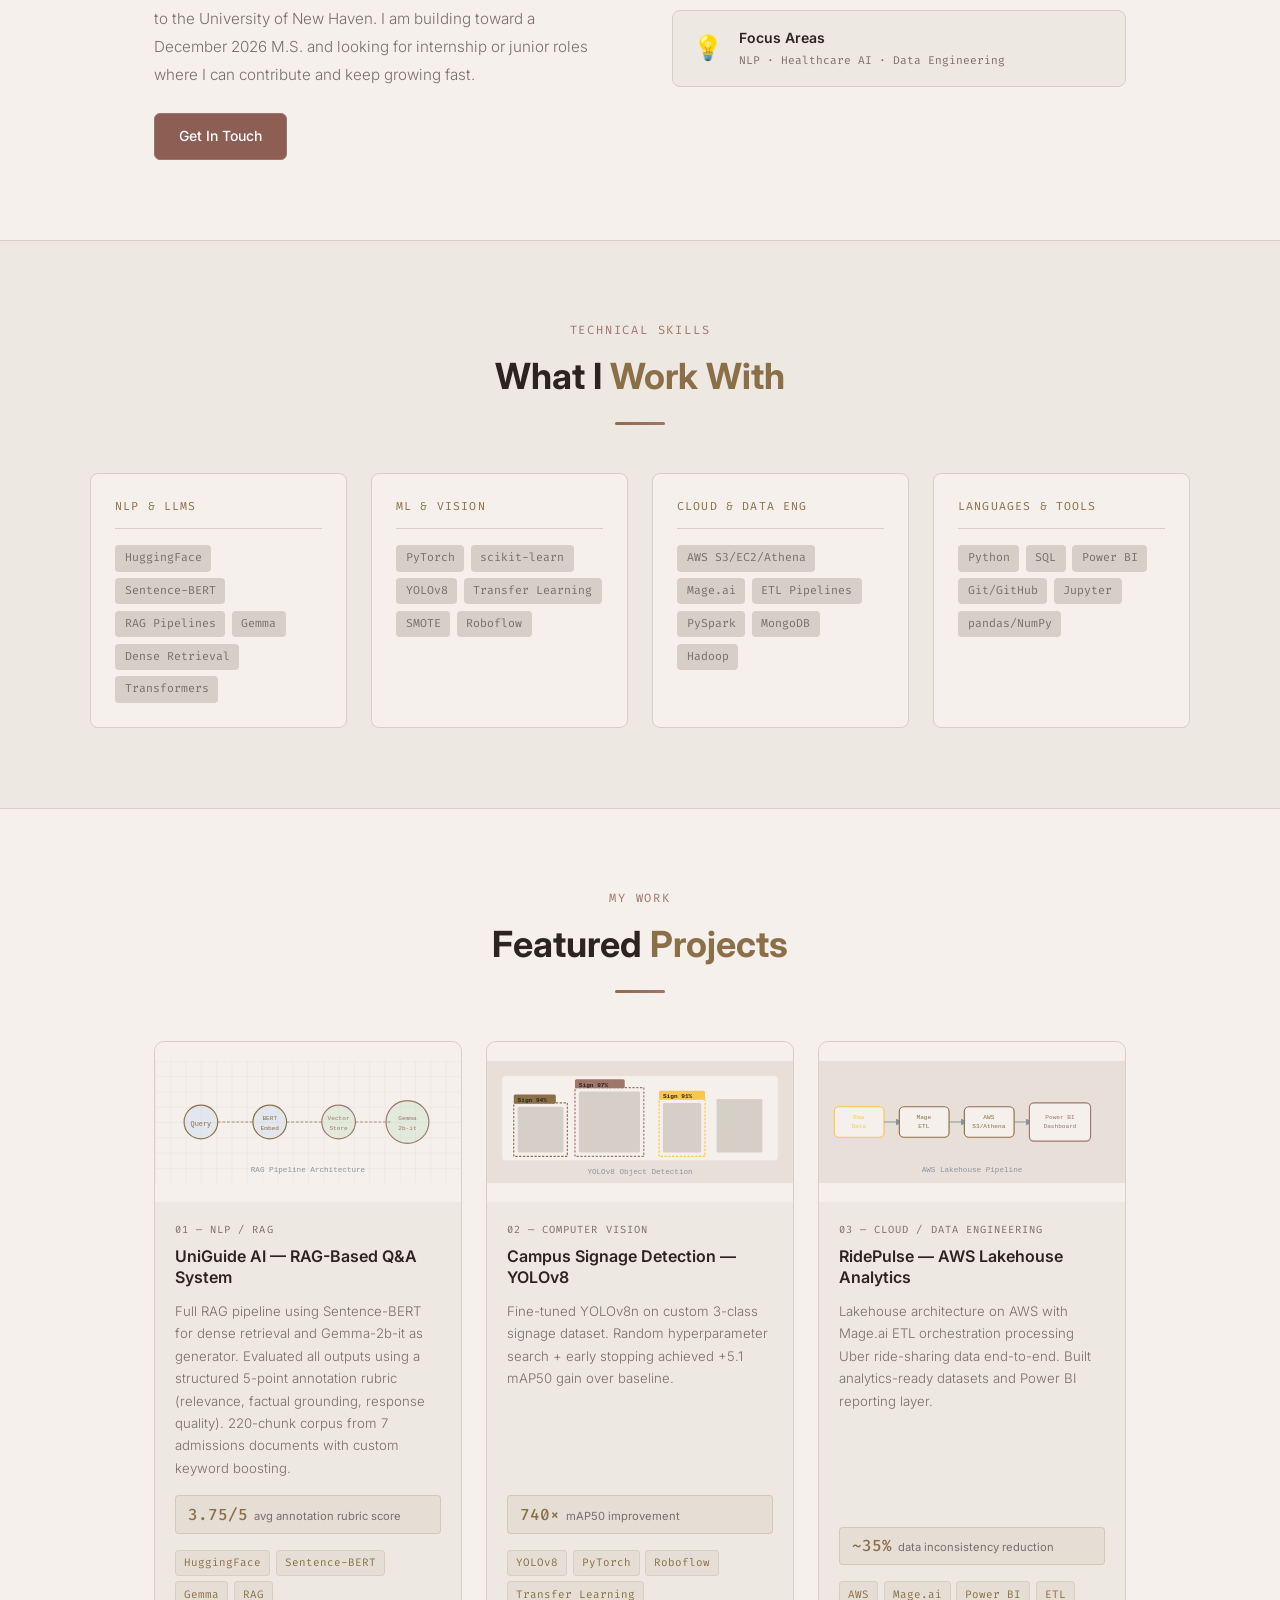
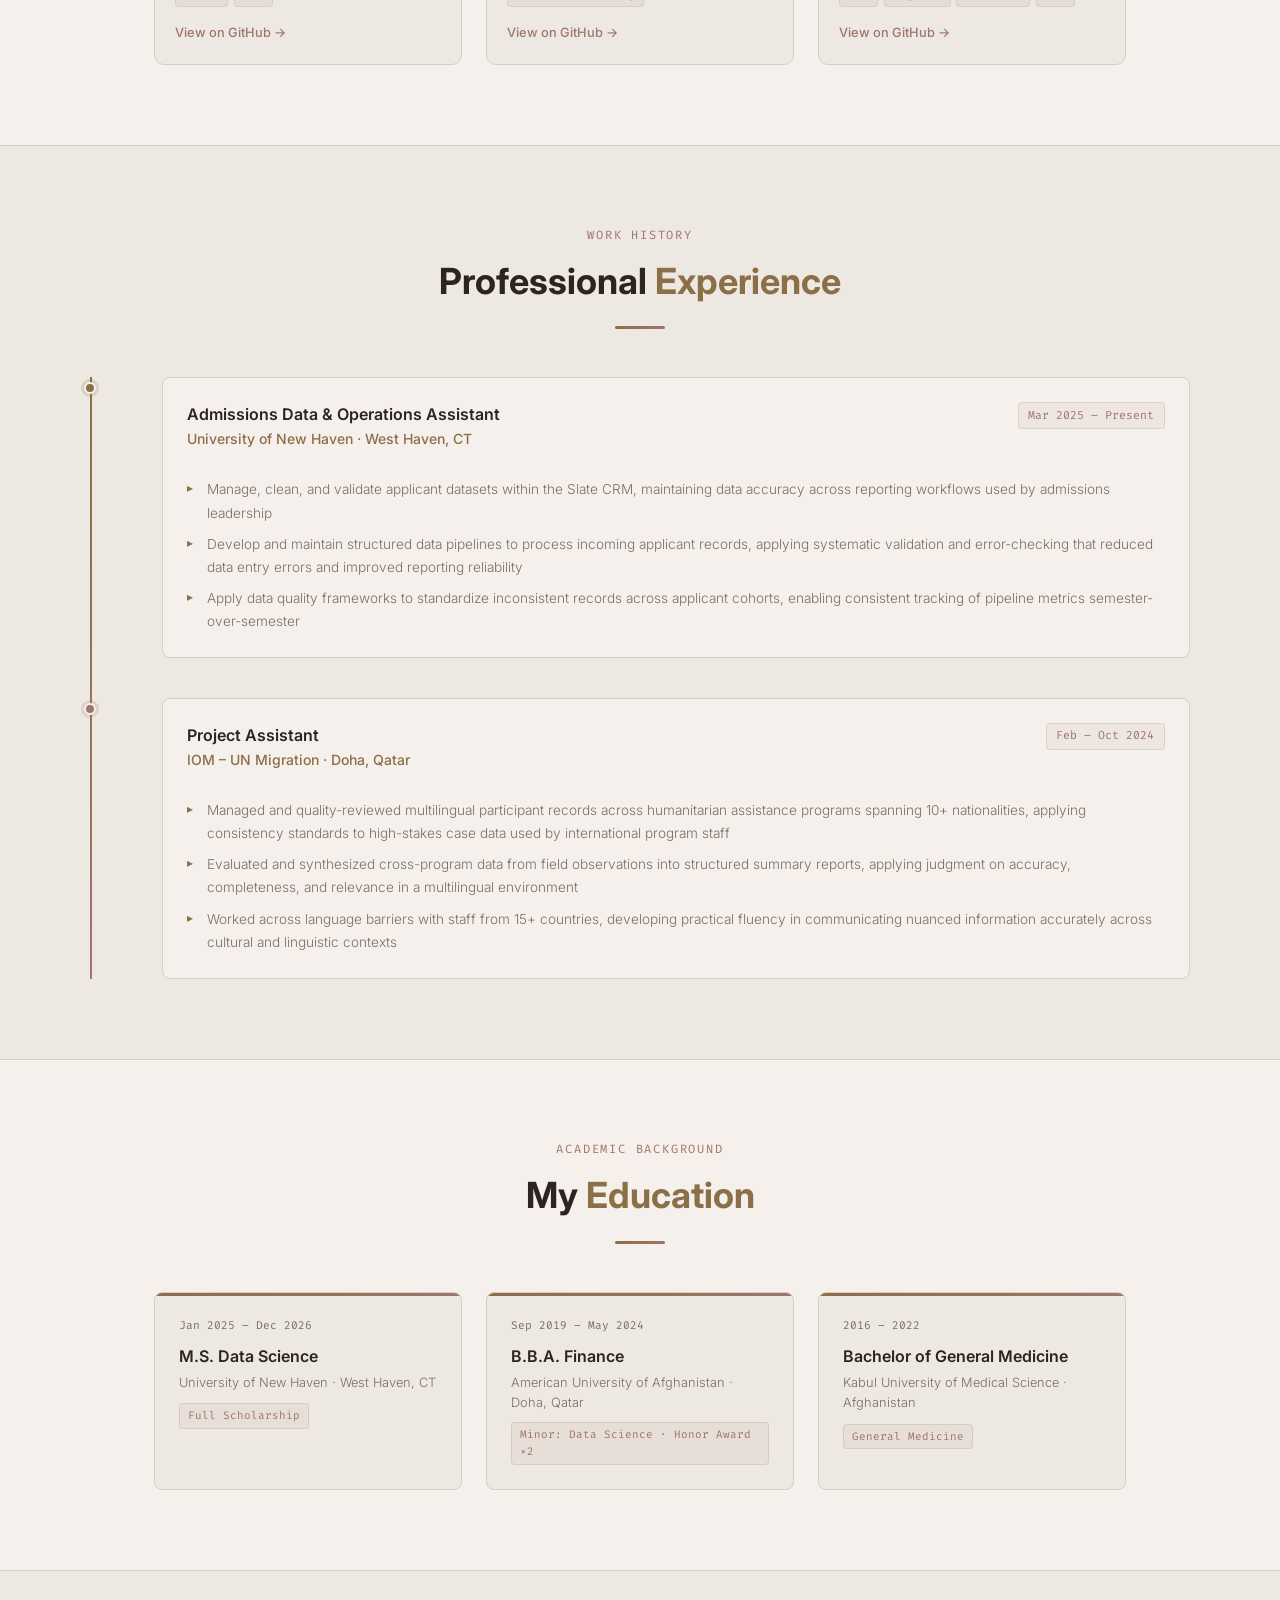
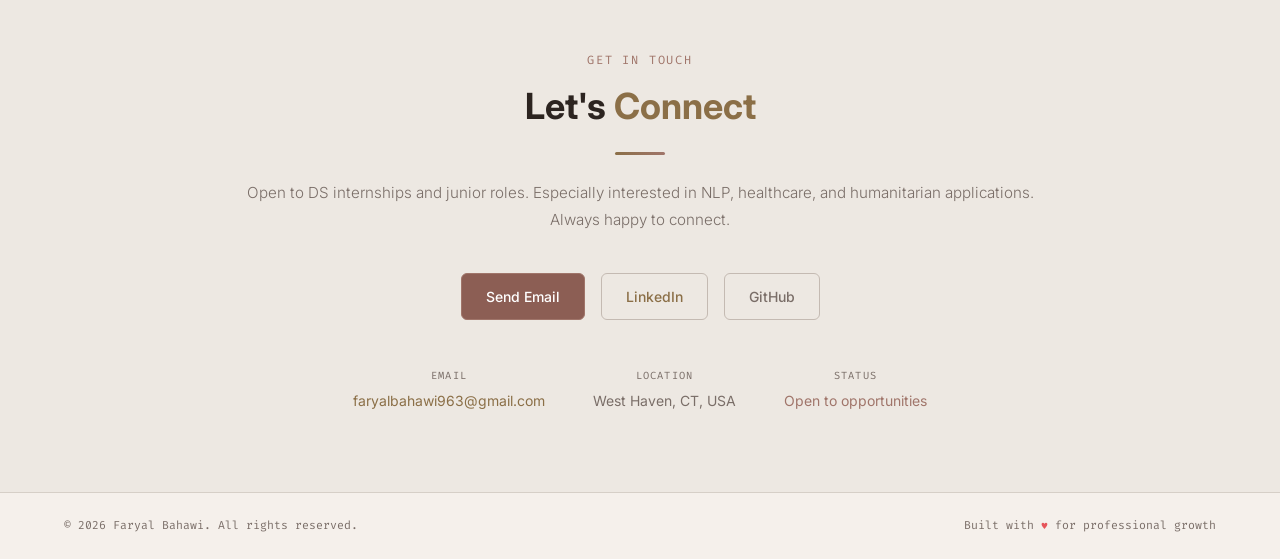
==== commit 979e5917: "Add files via upload" ====
--- a/index.html
+++ b/index.html
@@ -195,7 +195,7 @@
       <div class="hero-greeting">👋 Hello, I'm</div>
       <div class="hero-name">Faryal <span>Bahawi</span></div>
       <div class="hero-title"><strong>Data Scientist</strong> & ML Engineer</div>
-      <p class="hero-desc">M.S. Data Science candidate (full scholarship) at the University of New Haven. I build <b>end-to-end AI systems</b> — RAG pipelines, computer vision models, and cloud data infrastructure — with a focus on <b>NLP and healthcare applications</b>.</p>
+      <p class="hero-desc">M.S. Data Science candidate (full scholarship) at the University of New Haven. I build <b>end-to-end AI systems</b> — RAG pipelines, computer vision models, and cloud data infrastructure — with a focus on <b>NLP, evaluation, and healthcare applications</b>. My background in medicine and humanitarian data work gives me domain fluency most DS candidates lack: I understand the real stakes of factual accuracy in health and high-stakes contexts.</p>
       <div class="hero-btns">
         <a href="#projects" class="btn btn-primary">View My Work</a>
         <a href="#contact" class="btn btn-outline">Get In Touch</a>
@@ -217,7 +217,7 @@
     </div>
     <div class="hero-photo-wrap">
       <div class="hero-photo-ring">
-        <img src="faryal.jpg" alt="Faryal Bahawi" class="hero-photo">
+        <img src="images/faryal.jpg" alt="Faryal Bahawi" class="hero-photo">
       </div>
     </div>
   </div>
@@ -232,7 +232,7 @@
     </div>
     <div class="stat-item">
       <div class="stat-value">3.75/5</div>
-      <div class="stat-label">RAG pipeline quality score</div>
+      <div class="stat-label">RAG annotation rubric score</div>
     </div>
     <div class="stat-item">
       <div class="stat-value">~35%</div>
@@ -396,10 +396,10 @@
       <div class="project-body">
         <div class="project-label">01 — NLP / RAG</div>
         <div class="project-title">UniGuide AI — RAG-Based Q&A System</div>
-        <p class="project-desc">Full RAG pipeline using Sentence-BERT for dense retrieval and Gemma-2b-it as generator. 220-chunk corpus from 7 admissions documents with custom keyword boosting.</p>
+        <p class="project-desc">Full RAG pipeline using Sentence-BERT for dense retrieval and Gemma-2b-it as generator. Evaluated all outputs using a structured 5-point annotation rubric (relevance, factual grounding, response quality). 220-chunk corpus from 7 admissions documents with custom keyword boosting.</p>
         <div class="project-metric-pill">
           <span class="pill-num">3.75/5</span>
-          <span class="pill-label">avg answer quality</span>
+          <span class="pill-label">avg annotation rubric score</span>
         </div>
         <div class="project-tags">
           <span class="project-tag">HuggingFace</span>
@@ -523,8 +523,9 @@
           <div class="exp-date">Mar 2025 – Present</div>
         </div>
         <ul class="exp-bullets">
-          <li>Manage and validate applicant records in Slate CRM, maintaining data accuracy across admissions reporting workflows</li>
-          <li>Calculate and verify GPA data for incoming applicants, ensuring consistent standards across applicant cohorts</li>
+          <li>Manage, clean, and validate applicant datasets within the Slate CRM, maintaining data accuracy across reporting workflows used by admissions leadership</li>
+          <li>Develop and maintain structured data pipelines to process incoming applicant records, applying systematic validation and error-checking that reduced data entry errors and improved reporting reliability</li>
+          <li>Apply data quality frameworks to standardize inconsistent records across applicant cohorts, enabling consistent tracking of pipeline metrics semester-over-semester</li>
         </ul>
       </div>
     </div>
@@ -539,8 +540,9 @@
           <div class="exp-date">Feb – Oct 2024</div>
         </div>
         <ul class="exp-bullets">
-          <li>Supported case management for displaced families and children across multinational humanitarian programs</li>
-          <li>Collaborated with international staff across cultural and language barriers in a fast-paced field environment</li>
+          <li>Managed and quality-reviewed multilingual participant records across humanitarian assistance programs spanning 10+ nationalities, applying consistency standards to high-stakes case data used by international program staff</li>
+          <li>Evaluated and synthesized cross-program data from field observations into structured summary reports, applying judgment on accuracy, completeness, and relevance in a multilingual environment</li>
+          <li>Worked across language barriers with staff from 15+ countries, developing practical fluency in communicating nuanced information accurately across cultural and linguistic contexts</li>
         </ul>
       </div>
     </div>
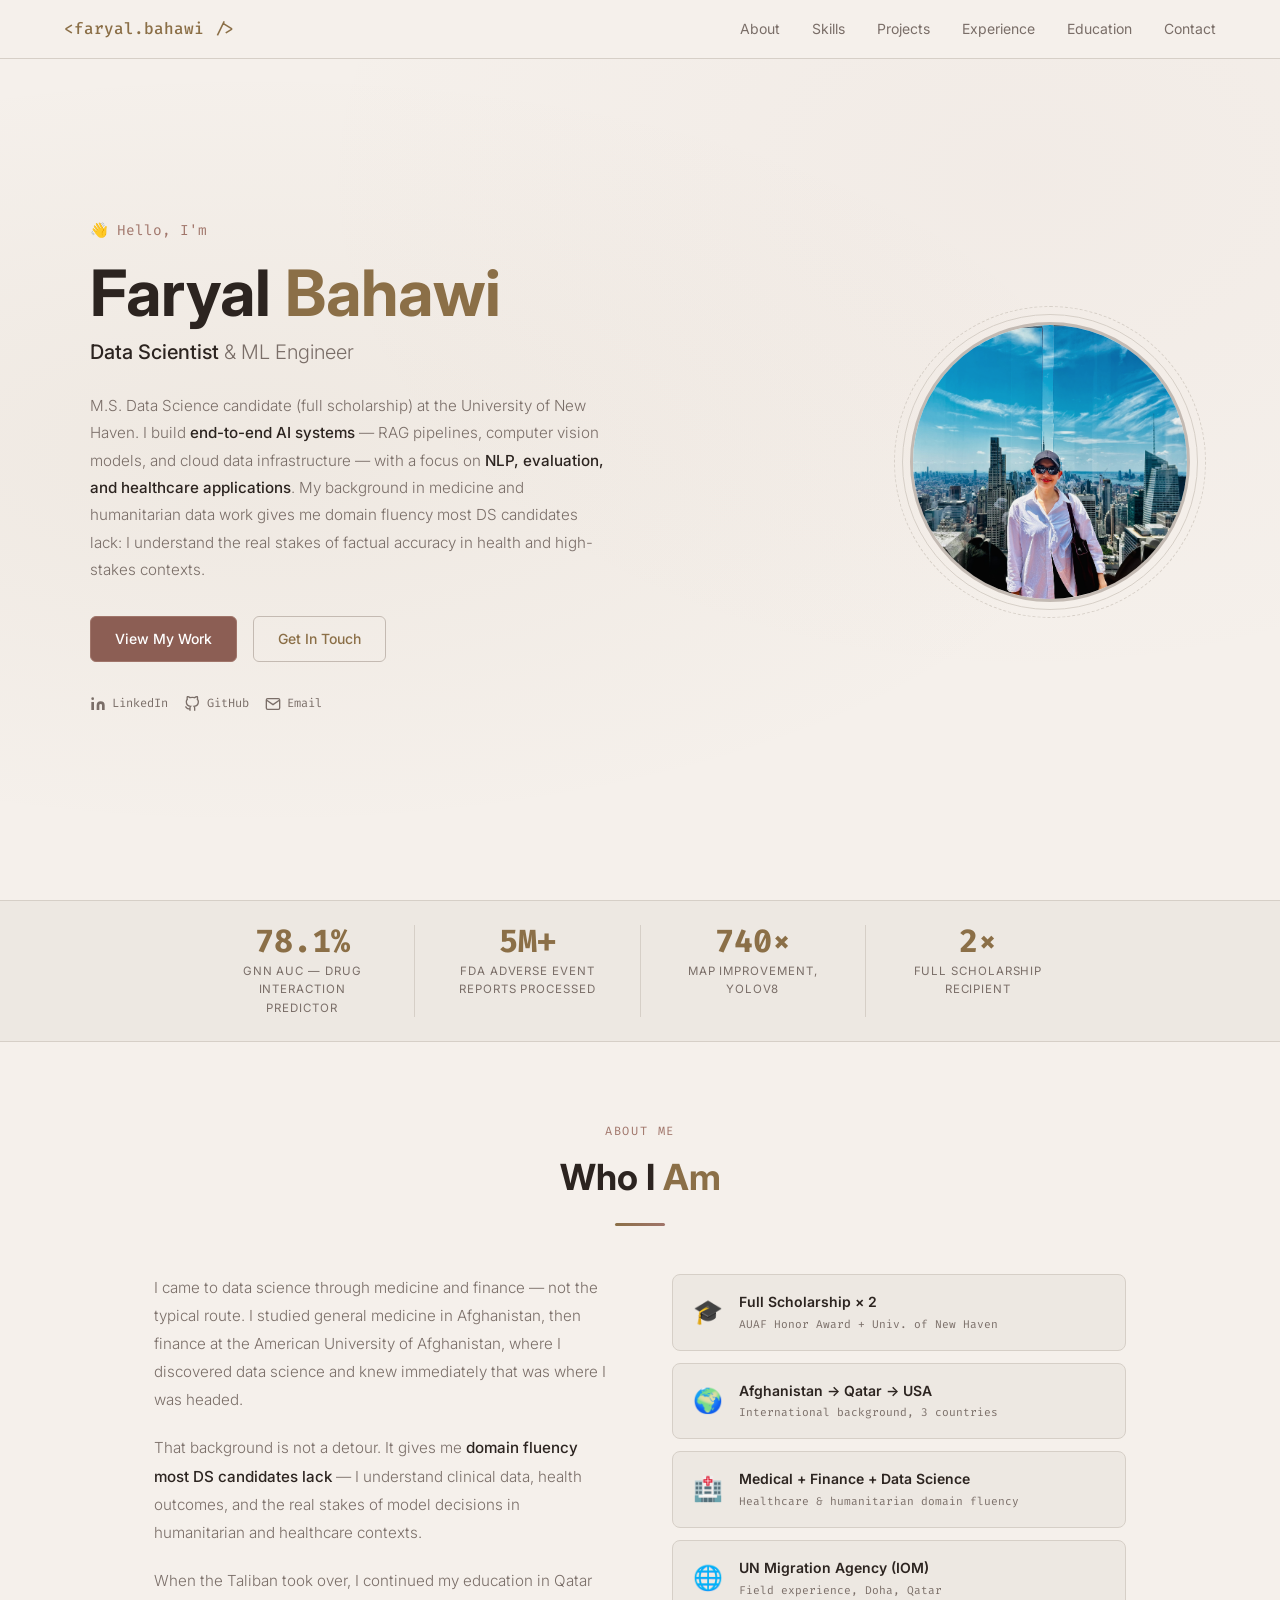
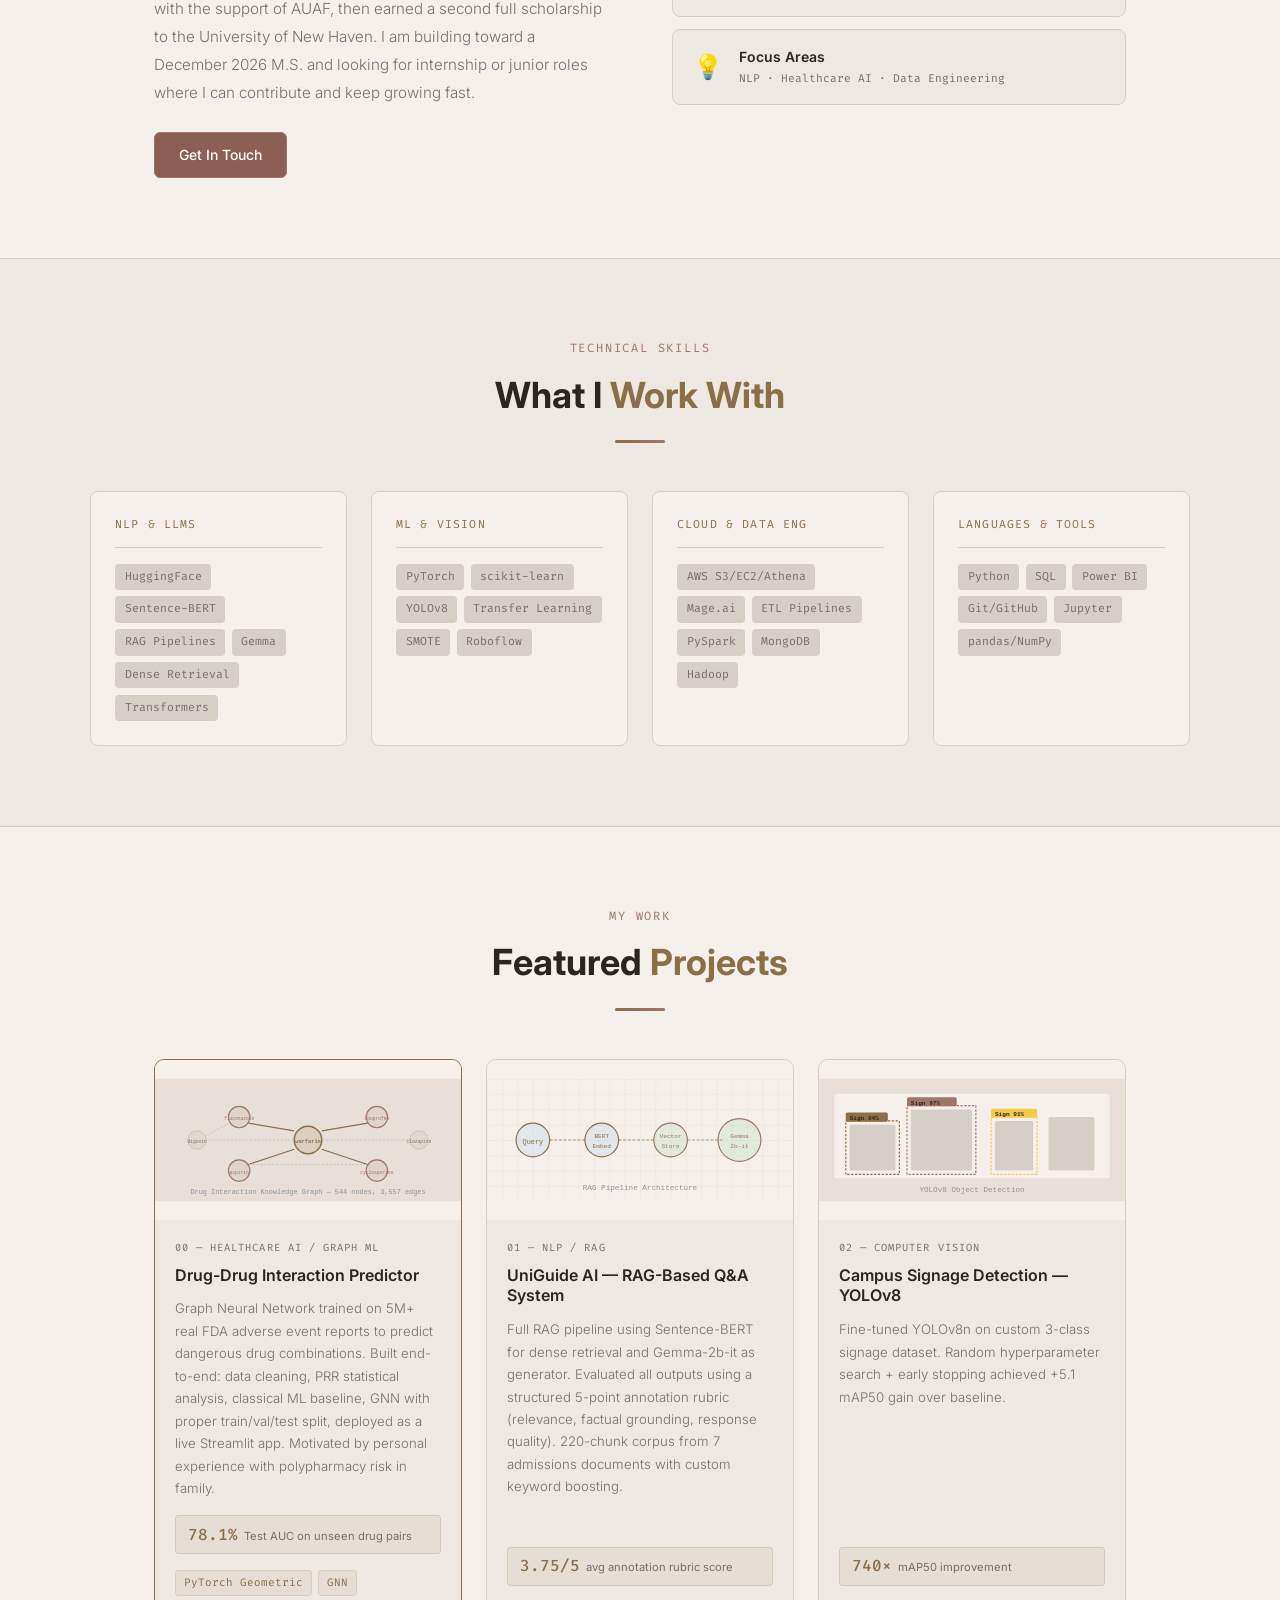
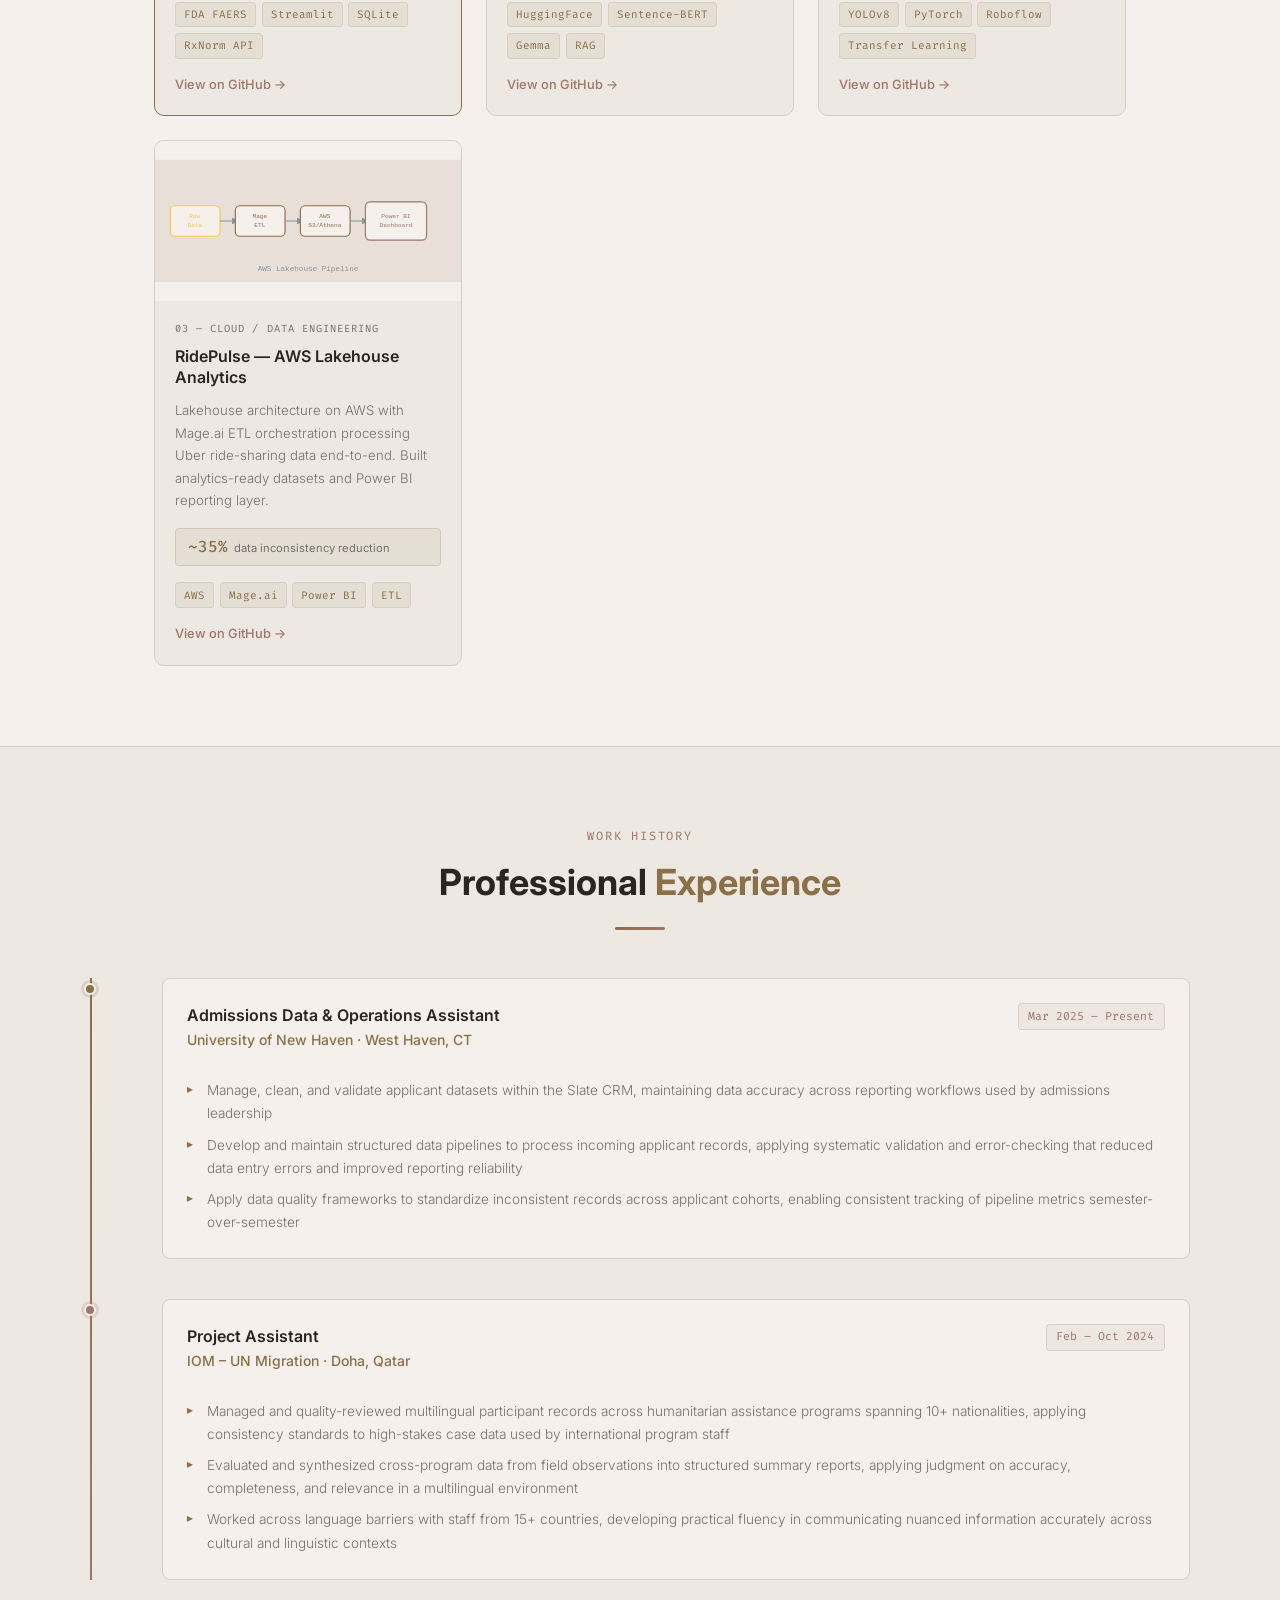
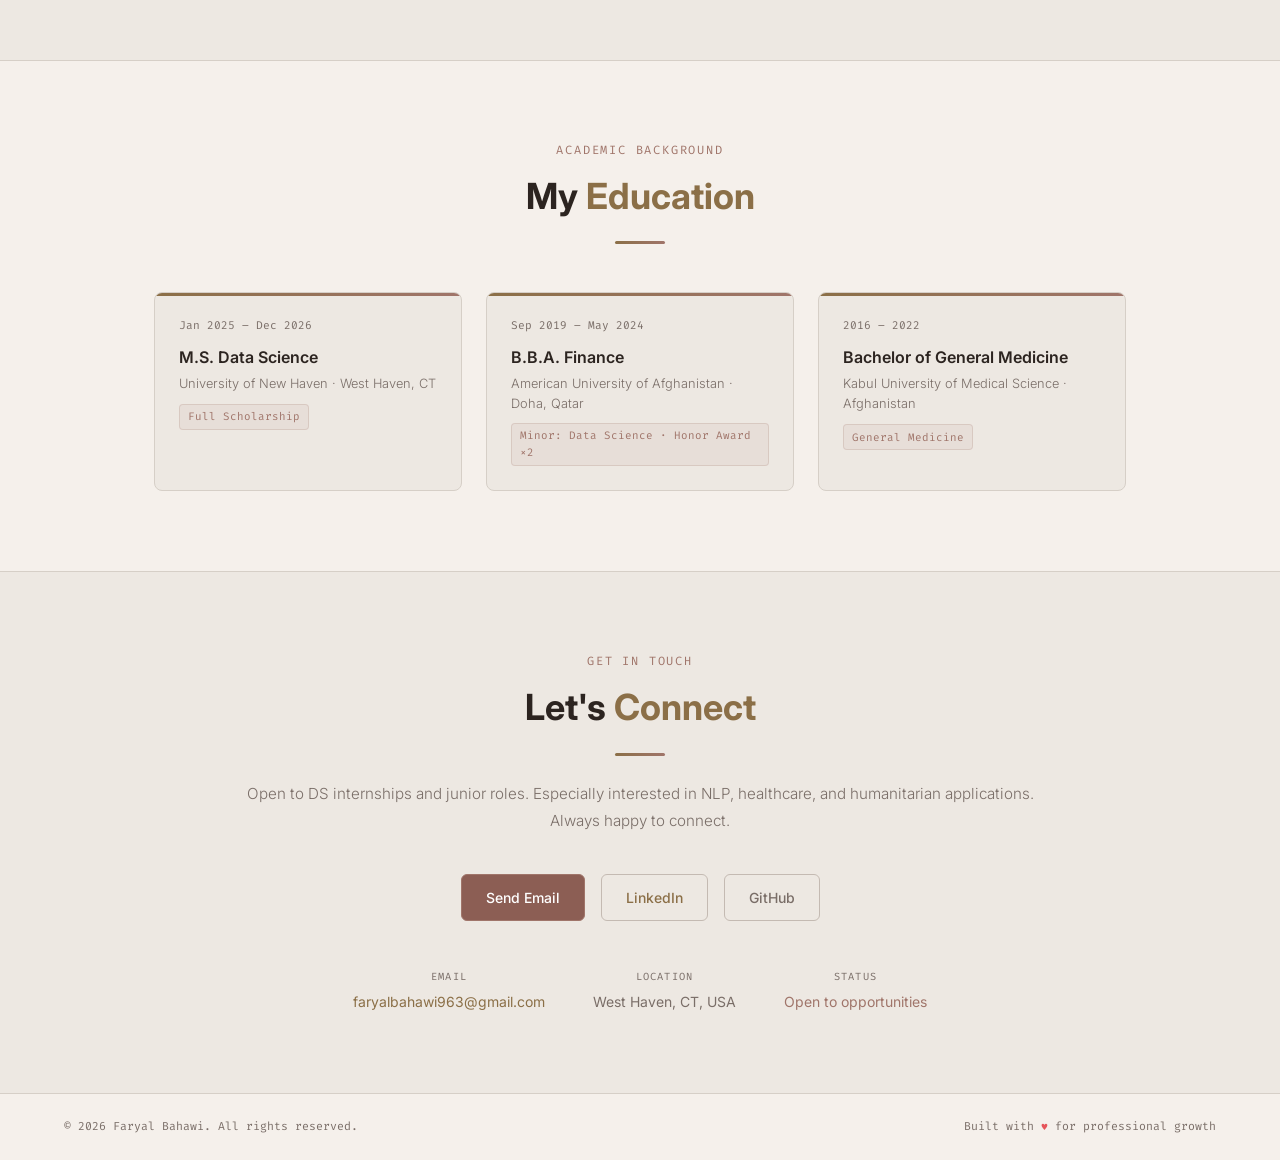
==== commit b0d3f726: "Rename index-2.html to index.html" ====
--- a/index.html
+++ b/index.html
@@ -227,16 +227,16 @@
 <div class="stats-bar">
   <div class="stats-inner">
     <div class="stat-item">
+      <div class="stat-value">78.1%</div>
+      <div class="stat-label">GNN AUC — Drug Interaction Predictor</div>
+    </div>
+    <div class="stat-item">
+      <div class="stat-value">5M+</div>
+      <div class="stat-label">FDA adverse event reports processed</div>
+    </div>
+    <div class="stat-item">
       <div class="stat-value">740×</div>
       <div class="stat-label">mAP improvement, YOLOv8</div>
-    </div>
-    <div class="stat-item">
-      <div class="stat-value">3.75/5</div>
-      <div class="stat-label">RAG annotation rubric score</div>
-    </div>
-    <div class="stat-item">
-      <div class="stat-value">~35%</div>
-      <div class="stat-label">data inconsistency reduction</div>
     </div>
     <div class="stat-item">
       <div class="stat-value">2×</div>
@@ -364,6 +364,58 @@
     <div class="section-line"></div>
   </div>
   <div class="projects-grid">
+
+    <!-- Project 0: Drug Interaction Predictor -->
+    <div class="project-card" style="border-color:#8b6f47">
+      <div class="project-img">
+        <svg viewBox="0 0 400 160" xmlns="http://www.w3.org/2000/svg" style="background:#f5f0eb">
+          <rect width="400" height="160" fill="#e8e0d8"/>
+          <!-- Drug network graph visualization -->
+          <circle cx="200" cy="80" r="18" fill="rgba(139,111,71,0.15)" stroke="#8b6f47" stroke-width="2"/>
+          <text x="200" y="84" text-anchor="middle" fill="#8b6f47" font-size="7" font-family="monospace" font-weight="bold">warfarin</text>
+          <circle cx="110" cy="50" r="14" fill="rgba(139,111,71,0.1)" stroke="#a0756a" stroke-width="1.5"/>
+          <text x="110" y="54" text-anchor="middle" fill="#a0756a" font-size="6" font-family="monospace">fluconazole</text>
+          <circle cx="290" cy="50" r="14" fill="rgba(139,111,71,0.1)" stroke="#a0756a" stroke-width="1.5"/>
+          <text x="290" y="54" text-anchor="middle" fill="#a0756a" font-size="6" font-family="monospace">ibuprofen</text>
+          <circle cx="110" cy="120" r="14" fill="rgba(139,111,71,0.1)" stroke="#a0756a" stroke-width="1.5"/>
+          <text x="110" y="124" text-anchor="middle" fill="#a0756a" font-size="6" font-family="monospace">aspirin</text>
+          <circle cx="290" cy="120" r="14" fill="rgba(139,111,71,0.1)" stroke="#a0756a" stroke-width="1.5"/>
+          <text x="290" y="124" text-anchor="middle" fill="#a0756a" font-size="6" font-family="monospace">cyclosporine</text>
+          <circle cx="55" cy="80" r="12" fill="rgba(160,117,106,0.08)" stroke="#c4bab2" stroke-width="1"/>
+          <text x="55" y="84" text-anchor="middle" fill="#7a6e68" font-size="6" font-family="monospace">digoxin</text>
+          <circle cx="345" cy="80" r="12" fill="rgba(160,117,106,0.08)" stroke="#c4bab2" stroke-width="1"/>
+          <text x="345" y="84" text-anchor="middle" fill="#7a6e68" font-size="6" font-family="monospace">clozapine</text>
+          <!-- edges -->
+          <line x1="182" y1="68" x2="122" y2="58" stroke="#8b6f47" stroke-width="1.5"/>
+          <line x1="218" y1="68" x2="278" y2="58" stroke="#8b6f47" stroke-width="1.5"/>
+          <line x1="182" y1="92" x2="122" y2="112" stroke="#8b6f47" stroke-width="1.5"/>
+          <line x1="218" y1="92" x2="278" y2="112" stroke="#8b6f47" stroke-width="1.5"/>
+          <line x1="182" y1="80" x2="67" y2="80" stroke="#c4bab2" stroke-width="1" stroke-dasharray="3,2"/>
+          <line x1="218" y1="80" x2="333" y2="80" stroke="#c4bab2" stroke-width="1" stroke-dasharray="3,2"/>
+          <line x1="97" y1="58" x2="67" y2="74" stroke="#c4bab2" stroke-width="1" stroke-dasharray="3,2"/>
+          <line x1="123" y1="112" x2="277" y2="112" stroke="#c4bab2" stroke-width="1" stroke-dasharray="3,2"/>
+          <text x="200" y="150" text-anchor="middle" fill="#8b949e" font-size="9" font-family="monospace">Drug Interaction Knowledge Graph — 544 nodes, 3,557 edges</text>
+        </svg>
+      </div>
+      <div class="project-body">
+        <div class="project-label">00 — Healthcare AI / Graph ML</div>
+        <div class="project-title">Drug-Drug Interaction Predictor</div>
+        <p class="project-desc">Graph Neural Network trained on 5M+ real FDA adverse event reports to predict dangerous drug combinations. Built end-to-end: data cleaning, PRR statistical analysis, classical ML baseline, GNN with proper train/val/test split, deployed as a live Streamlit app. Motivated by personal experience with polypharmacy risk in family.</p>
+        <div class="project-metric-pill">
+          <span class="pill-num">78.1%</span>
+          <span class="pill-label">Test AUC on unseen drug pairs</span>
+        </div>
+        <div class="project-tags">
+          <span class="project-tag">PyTorch Geometric</span>
+          <span class="project-tag">GNN</span>
+          <span class="project-tag">FDA FAERS</span>
+          <span class="project-tag">Streamlit</span>
+          <span class="project-tag">SQLite</span>
+          <span class="project-tag">RxNorm API</span>
+        </div>
+        <a href="https://github.com/Faryal-Bahawi/drug-interaction-predictor" target="_blank" class="project-link">View on GitHub →</a>
+      </div>
+    </div>
 
     <!-- Project 1: RAG -->
     <div class="project-card">
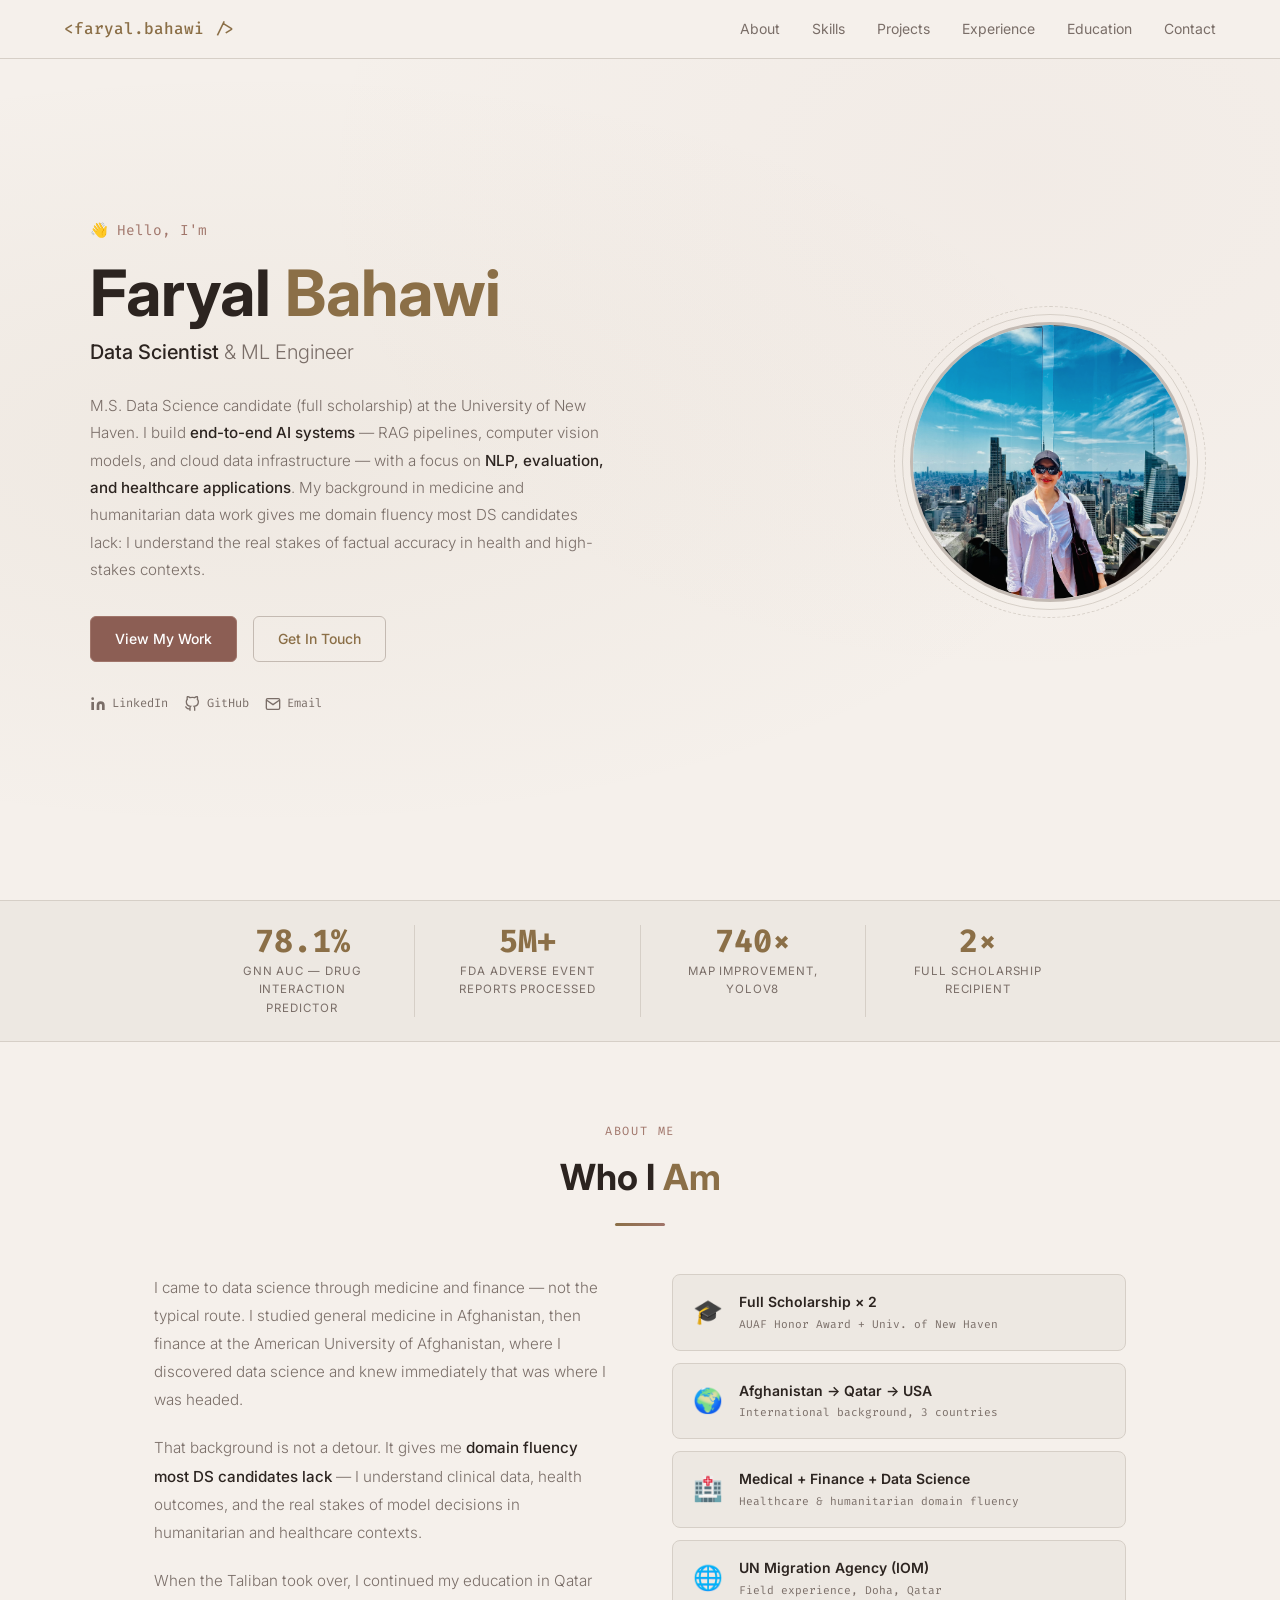
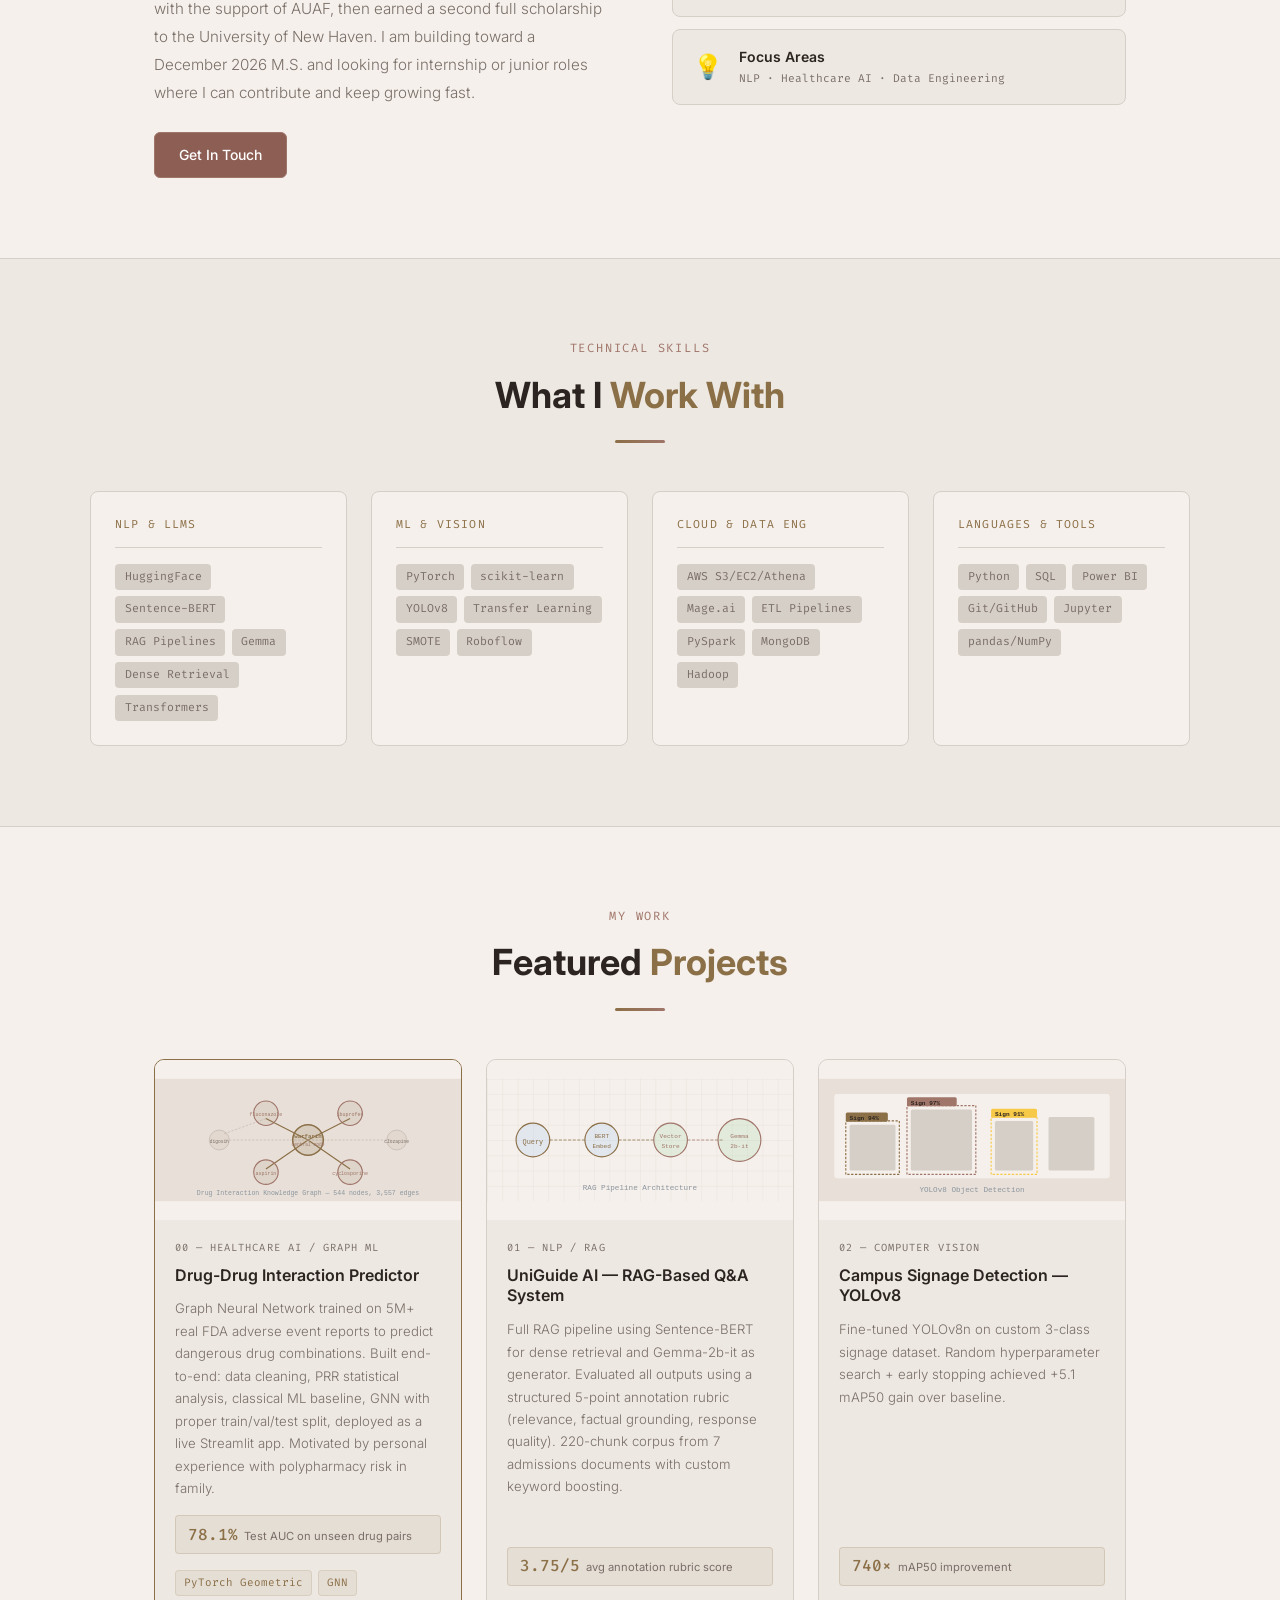
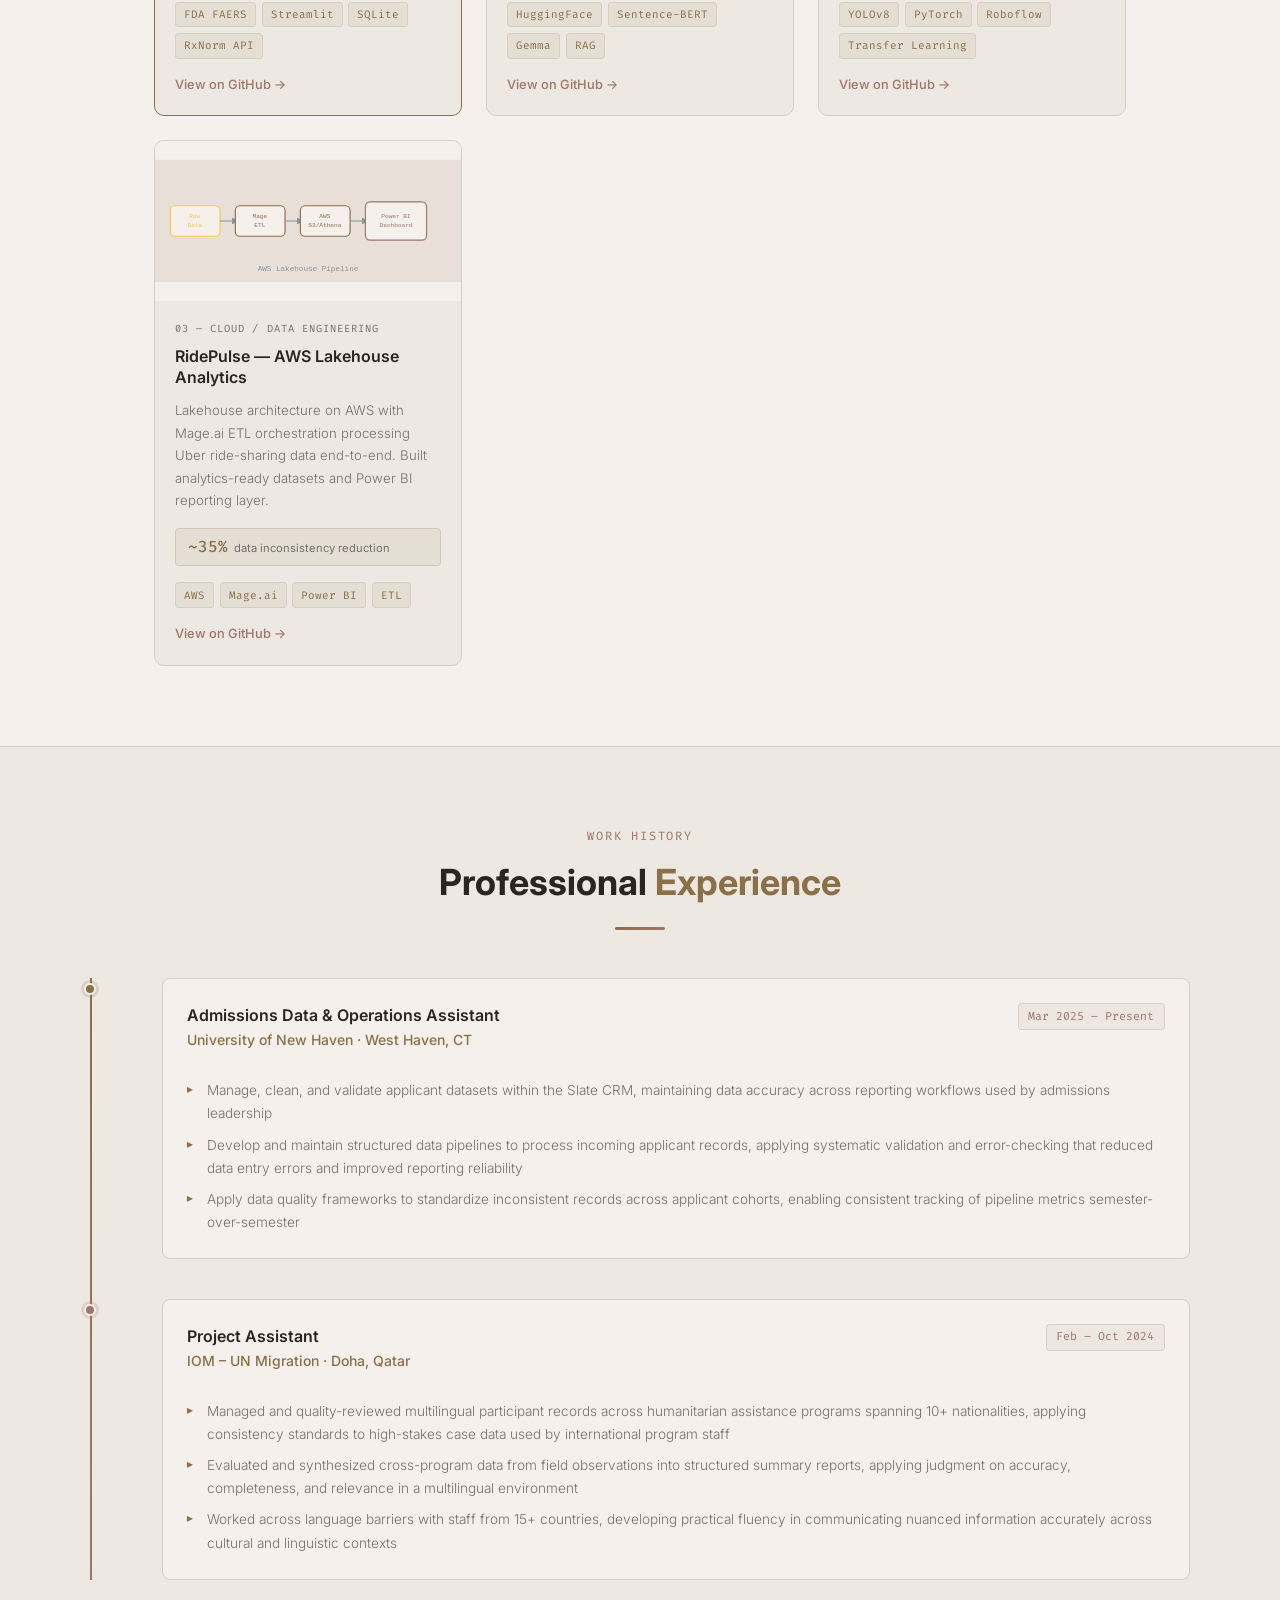
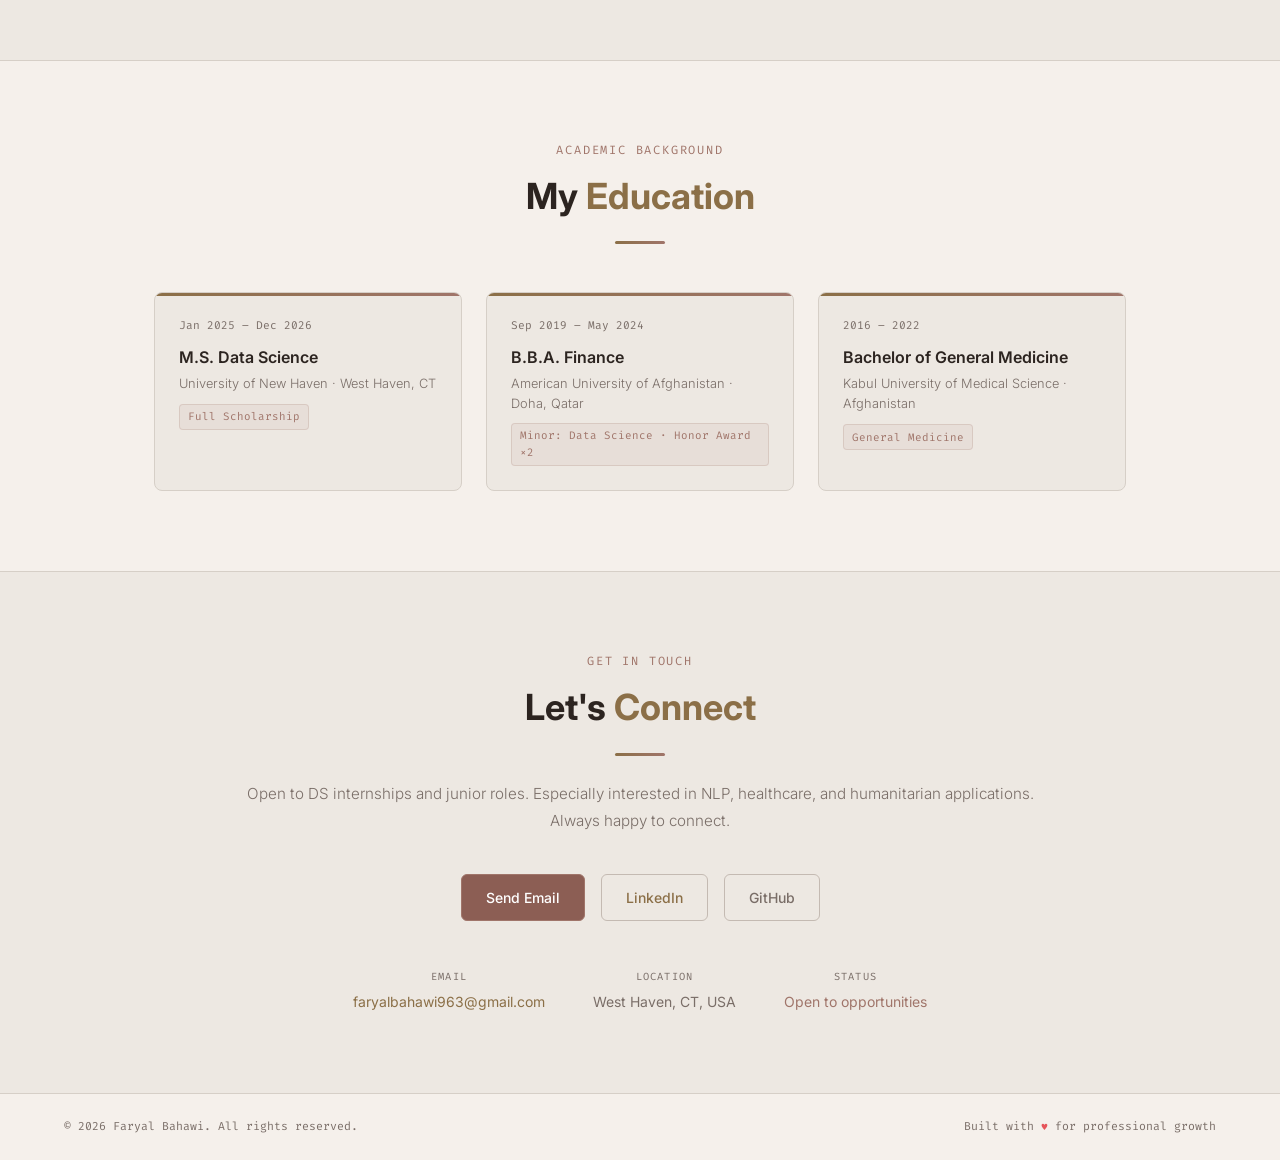
==== commit 1d925ef2: "Add files via upload" ====
--- a/index.html
+++ b/index.html
@@ -370,31 +370,32 @@
       <div class="project-img">
         <svg viewBox="0 0 400 160" xmlns="http://www.w3.org/2000/svg" style="background:#f5f0eb">
           <rect width="400" height="160" fill="#e8e0d8"/>
-          <!-- Drug network graph visualization -->
-          <circle cx="200" cy="80" r="18" fill="rgba(139,111,71,0.15)" stroke="#8b6f47" stroke-width="2"/>
-          <text x="200" y="84" text-anchor="middle" fill="#8b6f47" font-size="7" font-family="monospace" font-weight="bold">warfarin</text>
-          <circle cx="110" cy="50" r="14" fill="rgba(139,111,71,0.1)" stroke="#a0756a" stroke-width="1.5"/>
-          <text x="110" y="54" text-anchor="middle" fill="#a0756a" font-size="6" font-family="monospace">fluconazole</text>
-          <circle cx="290" cy="50" r="14" fill="rgba(139,111,71,0.1)" stroke="#a0756a" stroke-width="1.5"/>
-          <text x="290" y="54" text-anchor="middle" fill="#a0756a" font-size="6" font-family="monospace">ibuprofen</text>
-          <circle cx="110" cy="120" r="14" fill="rgba(139,111,71,0.1)" stroke="#a0756a" stroke-width="1.5"/>
-          <text x="110" y="124" text-anchor="middle" fill="#a0756a" font-size="6" font-family="monospace">aspirin</text>
-          <circle cx="290" cy="120" r="14" fill="rgba(139,111,71,0.1)" stroke="#a0756a" stroke-width="1.5"/>
-          <text x="290" y="124" text-anchor="middle" fill="#a0756a" font-size="6" font-family="monospace">cyclosporine</text>
-          <circle cx="55" cy="80" r="12" fill="rgba(160,117,106,0.08)" stroke="#c4bab2" stroke-width="1"/>
-          <text x="55" y="84" text-anchor="middle" fill="#7a6e68" font-size="6" font-family="monospace">digoxin</text>
-          <circle cx="345" cy="80" r="12" fill="rgba(160,117,106,0.08)" stroke="#c4bab2" stroke-width="1"/>
-          <text x="345" y="84" text-anchor="middle" fill="#7a6e68" font-size="6" font-family="monospace">clozapine</text>
-          <!-- edges -->
-          <line x1="182" y1="68" x2="122" y2="58" stroke="#8b6f47" stroke-width="1.5"/>
-          <line x1="218" y1="68" x2="278" y2="58" stroke="#8b6f47" stroke-width="1.5"/>
-          <line x1="182" y1="92" x2="122" y2="112" stroke="#8b6f47" stroke-width="1.5"/>
-          <line x1="218" y1="92" x2="278" y2="112" stroke="#8b6f47" stroke-width="1.5"/>
-          <line x1="182" y1="80" x2="67" y2="80" stroke="#c4bab2" stroke-width="1" stroke-dasharray="3,2"/>
-          <line x1="218" y1="80" x2="333" y2="80" stroke="#c4bab2" stroke-width="1" stroke-dasharray="3,2"/>
-          <line x1="97" y1="58" x2="67" y2="74" stroke="#c4bab2" stroke-width="1" stroke-dasharray="3,2"/>
-          <line x1="123" y1="112" x2="277" y2="112" stroke="#c4bab2" stroke-width="1" stroke-dasharray="3,2"/>
-          <text x="200" y="150" text-anchor="middle" fill="#8b949e" font-size="9" font-family="monospace">Drug Interaction Knowledge Graph — 544 nodes, 3,557 edges</text>
+          <!-- edges first so nodes appear on top -->
+          <line x1="200" y1="80" x2="145" y2="52" stroke="#8b6f47" stroke-width="1.5"/>
+          <line x1="200" y1="80" x2="255" y2="52" stroke="#8b6f47" stroke-width="1.5"/>
+          <line x1="200" y1="80" x2="145" y2="118" stroke="#8b6f47" stroke-width="1.5"/>
+          <line x1="200" y1="80" x2="255" y2="118" stroke="#8b6f47" stroke-width="1.5"/>
+          <line x1="200" y1="80" x2="90" y2="80" stroke="#c4bab2" stroke-width="1" stroke-dasharray="3,2"/>
+          <line x1="200" y1="80" x2="310" y2="80" stroke="#c4bab2" stroke-width="1" stroke-dasharray="3,2"/>
+          <line x1="145" y1="52" x2="90" y2="72" stroke="#c4bab2" stroke-width="1" stroke-dasharray="3,2"/>
+          <!-- center node -->
+          <circle cx="200" cy="80" r="20" fill="rgba(139,111,71,0.18)" stroke="#8b6f47" stroke-width="2"/>
+          <text x="200" y="77" text-anchor="middle" fill="#8b6f47" font-size="7.5" font-family="monospace" font-weight="bold">warfarin</text>
+          <text x="200" y="88" text-anchor="middle" fill="#a0756a" font-size="6" font-family="monospace">central node</text>
+          <!-- surrounding nodes -->
+          <circle cx="145" cy="45" r="16" fill="rgba(139,111,71,0.1)" stroke="#a0756a" stroke-width="1.5"/>
+          <text x="145" y="49" text-anchor="middle" fill="#a0756a" font-size="6.5" font-family="monospace">fluconazole</text>
+          <circle cx="255" cy="45" r="16" fill="rgba(139,111,71,0.1)" stroke="#a0756a" stroke-width="1.5"/>
+          <text x="255" y="49" text-anchor="middle" fill="#a0756a" font-size="6.5" font-family="monospace">ibuprofen</text>
+          <circle cx="145" cy="122" r="16" fill="rgba(139,111,71,0.1)" stroke="#a0756a" stroke-width="1.5"/>
+          <text x="145" y="126" text-anchor="middle" fill="#a0756a" font-size="6.5" font-family="monospace">aspirin</text>
+          <circle cx="255" cy="122" r="16" fill="rgba(139,111,71,0.1)" stroke="#a0756a" stroke-width="1.5"/>
+          <text x="255" y="126" text-anchor="middle" fill="#a0756a" font-size="6.5" font-family="monospace">cyclosporine</text>
+          <circle cx="84" cy="80" r="13" fill="rgba(160,117,106,0.08)" stroke="#c4bab2" stroke-width="1"/>
+          <text x="84" y="84" text-anchor="middle" fill="#7a6e68" font-size="6" font-family="monospace">digoxin</text>
+          <circle cx="316" cy="80" r="13" fill="rgba(160,117,106,0.08)" stroke="#c4bab2" stroke-width="1"/>
+          <text x="316" y="84" text-anchor="middle" fill="#7a6e68" font-size="6" font-family="monospace">clozapine</text>
+          <text x="200" y="152" text-anchor="middle" fill="#8b949e" font-size="8.5" font-family="monospace">Drug Interaction Knowledge Graph — 544 nodes, 3,557 edges</text>
         </svg>
       </div>
       <div class="project-body">
